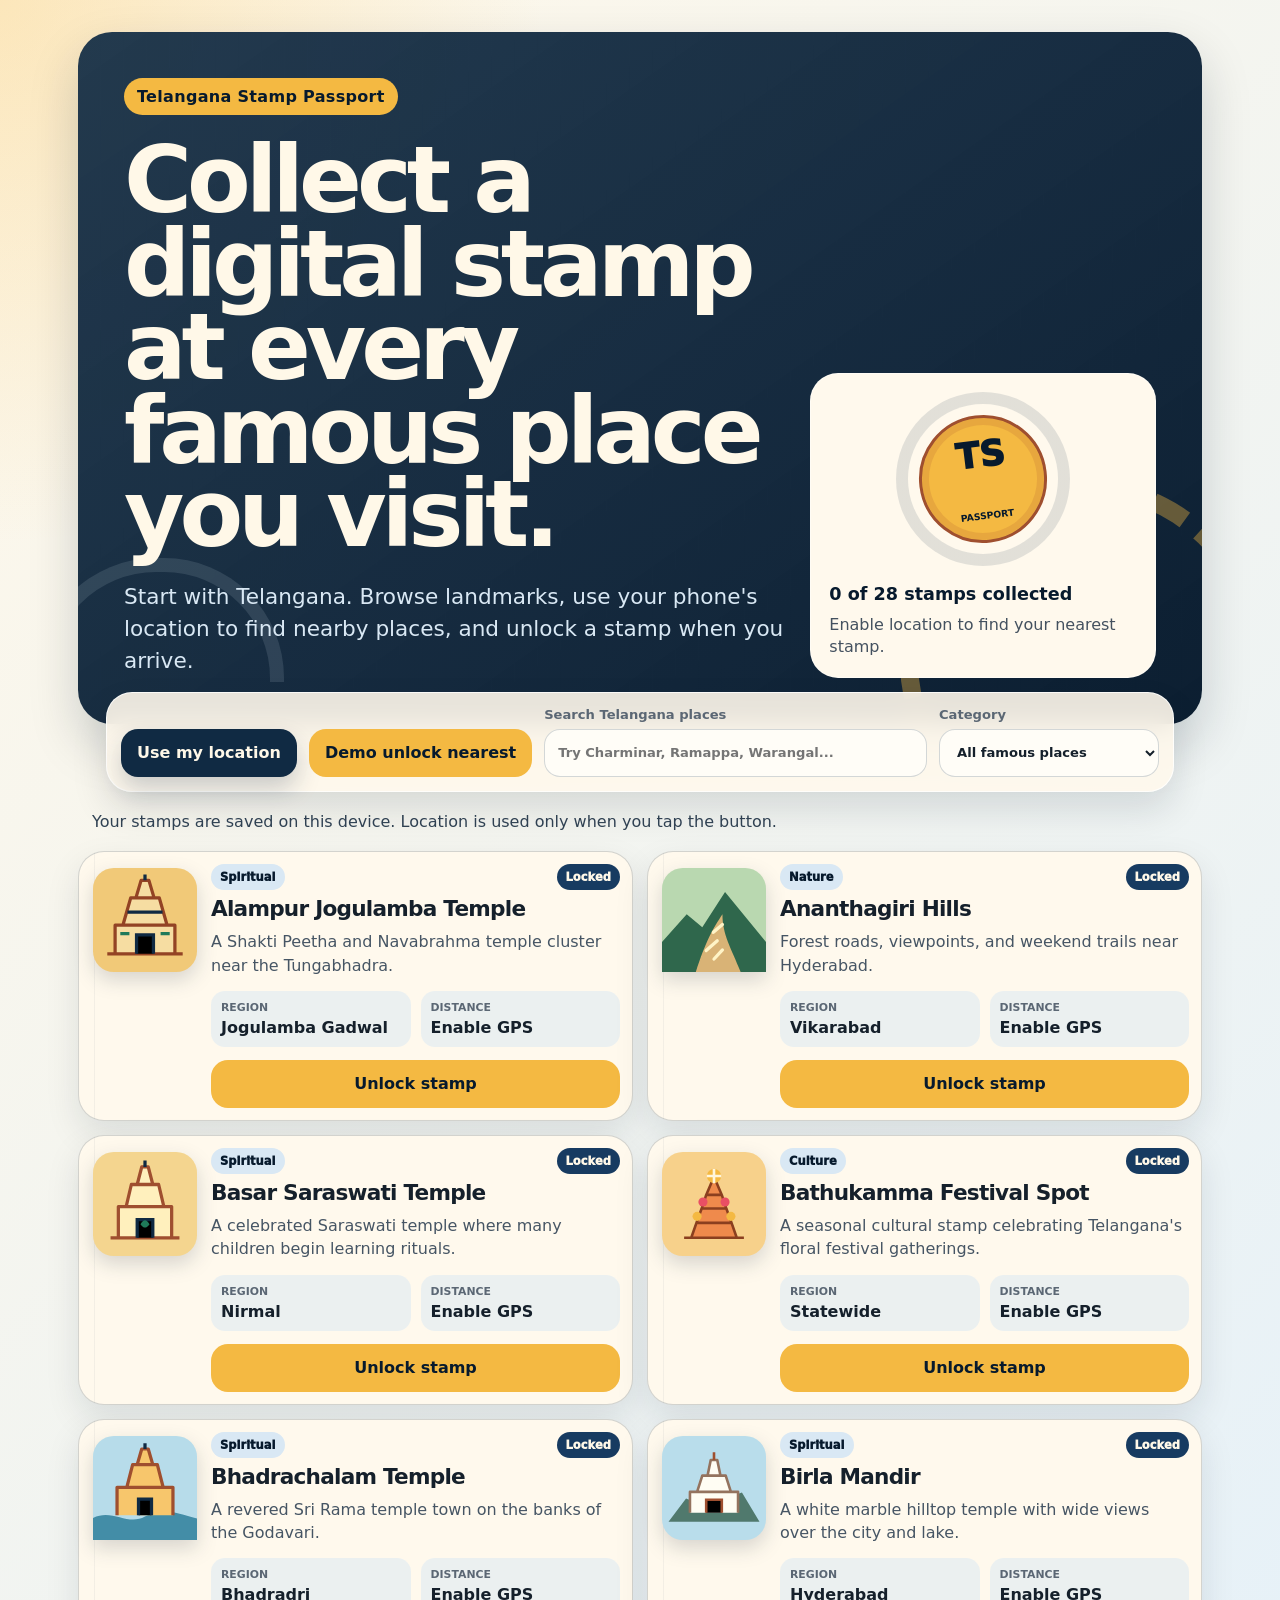
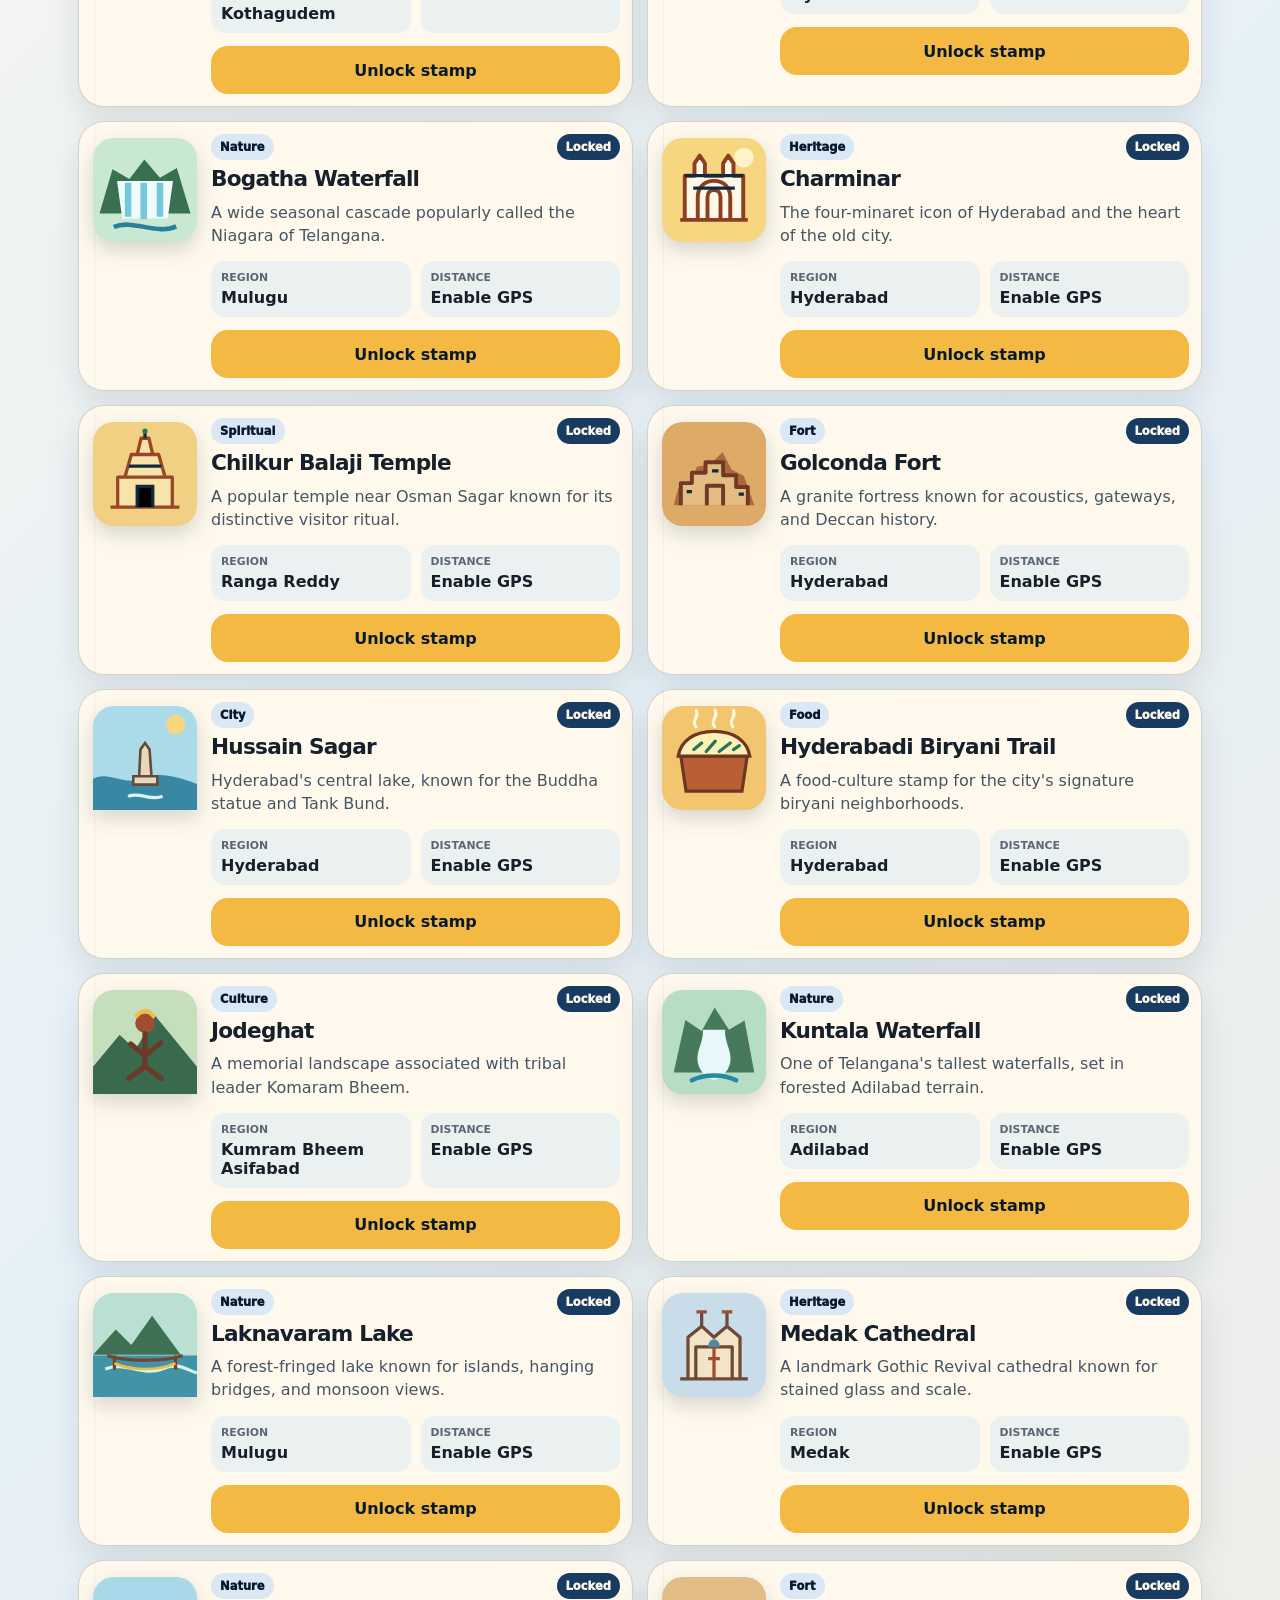
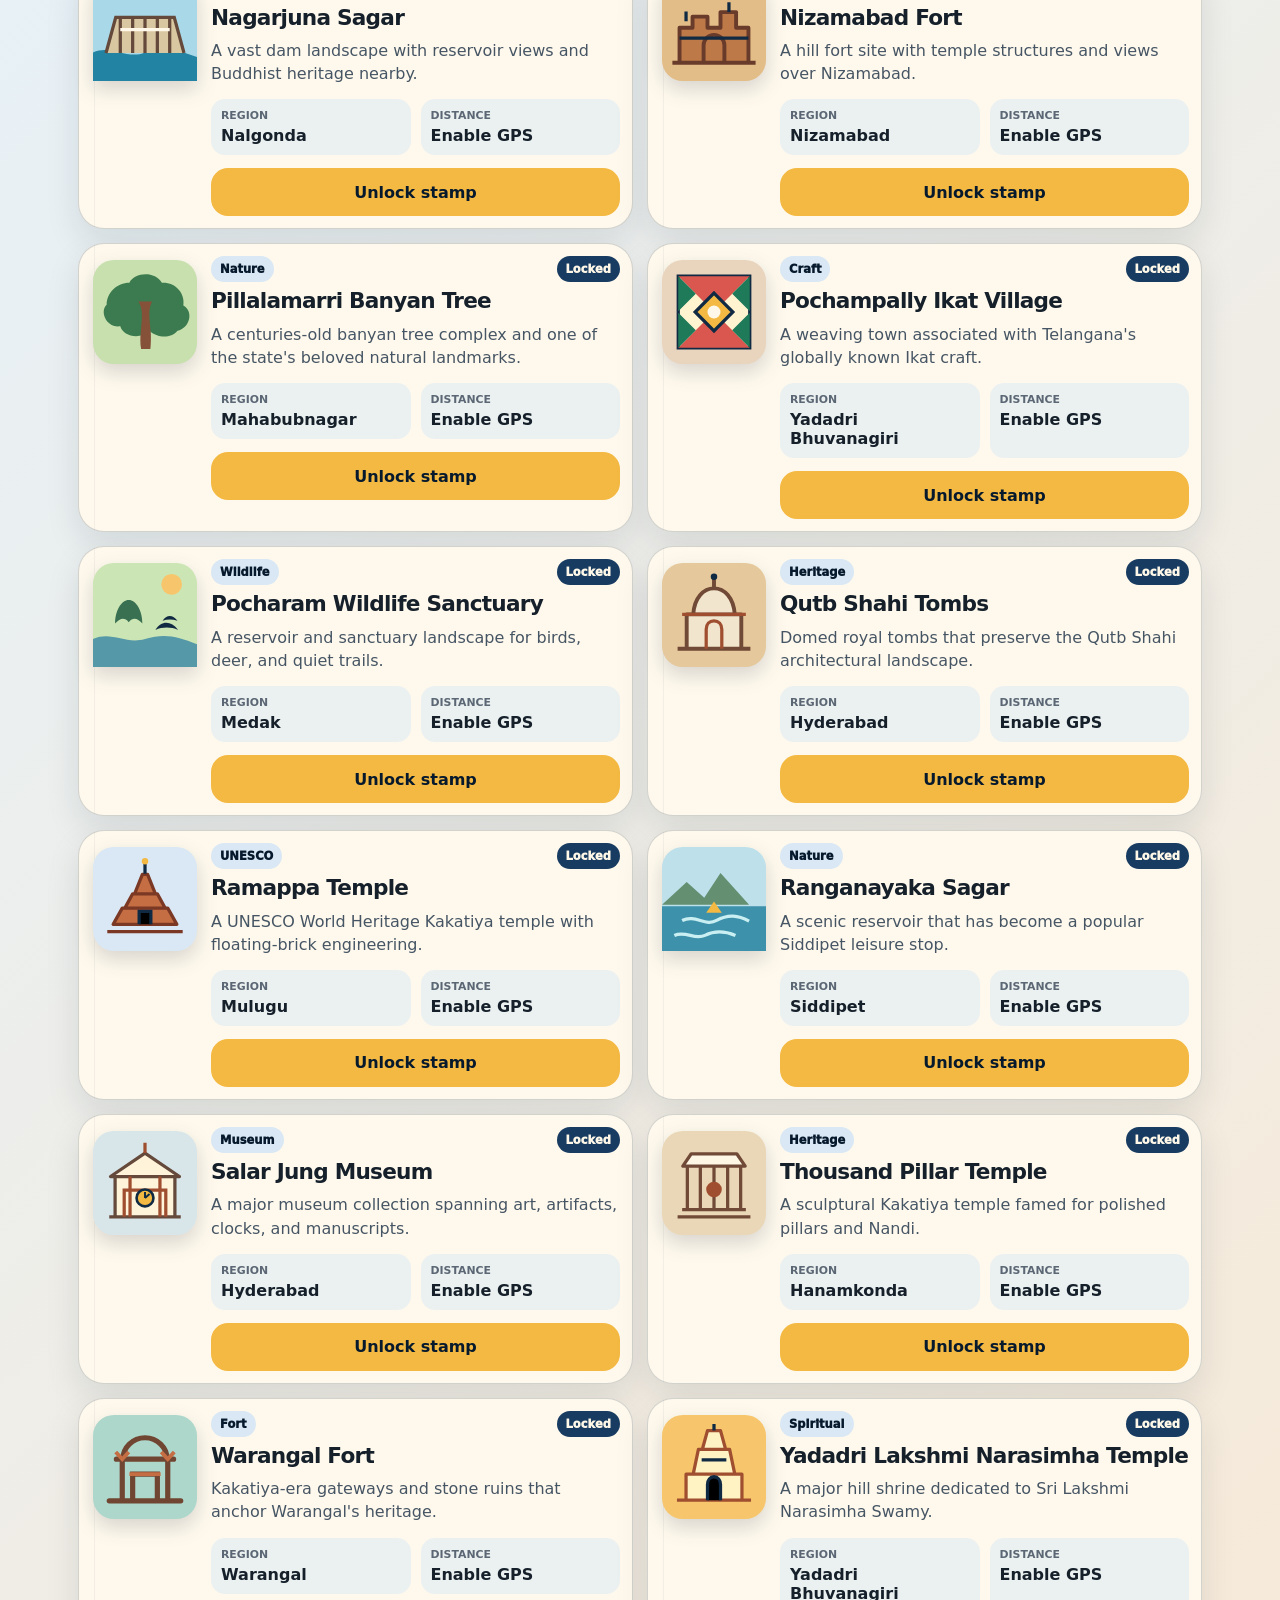
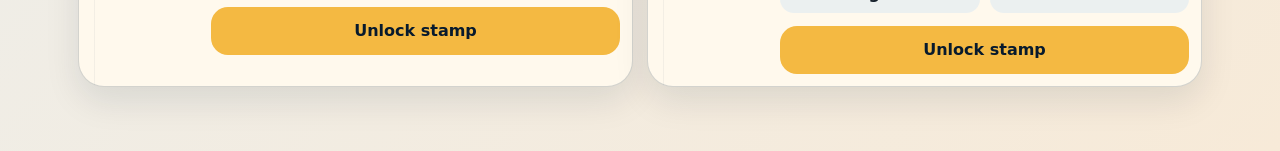
==== passport/index.html @ a0c8e985 "Add private Telangana Stamp Passport preview Add the Passport navigation tab after Life and host the" ====
<!doctype html>
<html lang="en">
  <head>
    <meta charset="UTF-8" />
    <meta name="viewport" content="width=device-width, initial-scale=1.0" />
    <meta name="theme-color" content="#102a43" />
    <meta
      name="description"
      content="Collect digital location stamps across famous places in Telangana."
    />
    <link rel="manifest" href="manifest.webmanifest" />
    <link rel="stylesheet" href="styles.css" />
    <title>Telangana Stamp Passport</title>
  </head>
  <body>
    <!--
      THESIS: A state travel passport where the collectible stamp is the interface, not a generic map directory.
      OWN-WORLD: lake-blue field, turmeric/copper seals, ticket panels, monument-line silhouettes, and tactile passport language.
      STORY: visitors understand Telangana's famous places, allow location only when useful, and collect proof-of-visit stamps.
      FIRST VIEWPORT: progress ring and oversized Charminar-inspired stamp sit above nearby actions and the live passport grid.
      FORM: mobile-first operate surface, committed to a physical passport and tourism counter ritual for the first MVP.
    -->
    <main class="app-shell">
      <section class="hero" aria-labelledby="app-title">
        <div class="hero__copy">
          <p class="app-mark">Telangana Stamp Passport</p>
          <h1 id="app-title">Collect a digital stamp at every famous place you visit.</h1>
          <p class="hero__text">
            Start with Telangana. Browse landmarks, use your phone's location to find nearby
            places, and unlock a stamp when you arrive.
          </p>
        </div>

        <div class="passport-card" aria-label="Collection progress">
          <div class="stamp-orbit">
            <div class="stamp-orbit__ring" id="progressRing"></div>
            <div class="stamp-seal stamp-seal--hero" aria-hidden="true">
              <span>TS</span>
              <small>Passport</small>
            </div>
          </div>
          <strong id="progressText">0 of 0 stamps collected</strong>
          <span id="nearestText">Enable location to find your nearest stamp.</span>
        </div>
      </section>

      <section class="control-panel" aria-label="Stamp controls">
        <button class="button button--primary" id="locateButton" type="button">
          Use my location
        </button>
        <button class="button button--secondary" id="demoButton" type="button">
          Demo unlock nearest
        </button>
        <label class="search-field">
          <span>Search Telangana places</span>
          <input id="searchInput" type="search" placeholder="Try Charminar, Ramappa, Warangal..." />
        </label>
        <label class="filter-field">
          <span>Category</span>
          <select id="categoryFilter">
            <option value="all">All famous places</option>
          </select>
        </label>
      </section>

      <p class="status-message" id="statusMessage" role="status">
        Your stamps are saved on this device. Location is used only when you tap the button.
      </p>

      <section class="passport-grid" id="locationGrid" aria-label="Telangana location stamps"></section>
    </main>

    <template id="locationCardTemplate">
      <article class="location-card">
        <div class="location-card__stamp">
          <svg class="landmark-illustration" role="img">
            <title></title>
            <use></use>
          </svg>
        </div>
        <div class="location-card__body">
          <div class="location-card__topline">
            <strong></strong>
            <span></span>
          </div>
          <h2></h2>
          <p></p>
          <dl>
            <div>
              <dt>Region</dt>
              <dd data-field="region"></dd>
            </div>
            <div>
              <dt>Distance</dt>
              <dd data-field="distance"></dd>
            </div>
          </dl>
          <button class="button button--stamp" type="button"></button>
        </div>
      </article>
    </template>

    <script src="app.js" type="module"></script>
  </body>
</html>
---- passport/styles.css ----
:root {
  color-scheme: light;
  --blue-950: #071a2d;
  --blue-900: #102a43;
  --blue-800: #173b61;
  --blue-100: #d9e8f4;
  --paper: #f6efe3;
  --paper-strong: #fff9ed;
  --turmeric: #f4b942;
  --copper: #9f4f2f;
  --leaf: #1f7a5a;
  --ink: #15202b;
  --muted: #5b6774;
  --line: rgba(16, 42, 67, 0.18);
  --shadow: 0 22px 50px rgba(7, 26, 45, 0.18);
  font-family: "Trebuchet MS", "Segoe UI", system-ui, sans-serif;
}

* {
  box-sizing: border-box;
}

body {
  margin: 0;
  min-height: 100vh;
  color: var(--ink);
  background:
    radial-gradient(circle at top left, rgba(244, 185, 66, 0.28), transparent 34rem),
    linear-gradient(135deg, #fff8e9 0%, #e6f1f8 48%, #f7ead8 100%);
}

button,
input,
select {
  font: inherit;
}

button {
  cursor: pointer;
}

button:disabled {
  cursor: not-allowed;
}

.app-shell {
  width: min(1180px, 100%);
  margin: 0 auto;
  padding: 22px 16px 48px;
}

.hero {
  display: grid;
  gap: 18px;
  min-height: 520px;
  padding: 28px;
  color: #fff8e8;
  border-radius: 34px;
  background:
    linear-gradient(145deg, rgba(16, 42, 67, 0.92), rgba(7, 26, 45, 0.98)),
    repeating-linear-gradient(90deg, transparent 0 22px, rgba(255, 255, 255, 0.08) 22px 23px);
  box-shadow: var(--shadow);
  position: relative;
  overflow: hidden;
}

.hero::before {
  content: "";
  position: absolute;
  inset: auto -64px -120px auto;
  width: 330px;
  height: 330px;
  border: 18px dashed rgba(244, 185, 66, 0.38);
  border-radius: 50%;
  transform: rotate(-12deg);
}

.hero::after {
  content: "";
  position: absolute;
  left: -42px;
  bottom: 42px;
  width: 220px;
  height: 110px;
  border: 14px solid rgba(217, 232, 244, 0.12);
  border-top-left-radius: 120px;
  border-top-right-radius: 120px;
  border-bottom: 0;
}

.hero__copy,
.passport-card {
  position: relative;
  z-index: 1;
}

.app-mark {
  display: inline-flex;
  width: fit-content;
  margin: 0 0 24px;
  padding: 9px 13px;
  color: var(--blue-950);
  background: var(--turmeric);
  border-radius: 999px;
  font-weight: 900;
  letter-spacing: 0.02em;
}

h1 {
  max-width: 780px;
  margin: 0;
  font-size: clamp(2.65rem, 11vw, 5.8rem);
  line-height: 0.9;
  letter-spacing: -0.055em;
}

.hero__text {
  max-width: 680px;
  margin: 24px 0 0;
  color: #d9e8f4;
  font-size: clamp(1.05rem, 3vw, 1.35rem);
  line-height: 1.5;
}

.passport-card {
  align-self: end;
  display: grid;
  gap: 10px;
  width: min(100%, 360px);
  margin-left: auto;
  padding: 18px;
  color: var(--blue-950);
  background: var(--paper-strong);
  border: 1px solid rgba(255, 255, 255, 0.42);
  border-radius: 28px;
}

.passport-card strong {
  font-size: 1.1rem;
}

.passport-card span {
  color: #44515f;
  line-height: 1.4;
}

.stamp-orbit {
  display: grid;
  place-items: center;
  width: 174px;
  height: 174px;
  margin: 0 auto 8px;
  position: relative;
}

.stamp-orbit__ring {
  --progress: 0%;
  position: absolute;
  inset: 0;
  border-radius: 50%;
  background: conic-gradient(var(--leaf) var(--progress), rgba(16, 42, 67, 0.12) 0);
}

.stamp-orbit__ring::after {
  content: "";
  position: absolute;
  inset: 12px;
  background: var(--paper-strong);
  border-radius: 50%;
}

.stamp-seal {
  display: grid;
  place-items: center;
  width: 82px;
  height: 82px;
  color: var(--blue-950);
  background: var(--turmeric);
  border: 3px solid var(--copper);
  border-radius: 50%;
  box-shadow: inset 0 0 0 7px rgba(159, 79, 47, 0.16);
  text-align: center;
  transform: rotate(-7deg);
}

.stamp-seal span {
  color: inherit;
  font-size: 1.45rem;
  font-weight: 950;
  line-height: 1;
}

.stamp-seal small {
  max-width: 68px;
  color: inherit;
  font-size: 0.58rem;
  font-weight: 800;
  line-height: 1;
  text-transform: uppercase;
}

.stamp-seal--hero {
  position: relative;
  z-index: 1;
  width: 128px;
  height: 128px;
}

.stamp-seal--hero span {
  font-size: 2.2rem;
}

.control-panel {
  display: grid;
  gap: 12px;
  margin: -32px 12px 0;
  padding: 14px;
  background: rgba(255, 249, 237, 0.9);
  border: 1px solid rgba(255, 255, 255, 0.8);
  border-radius: 26px;
  box-shadow: 0 18px 36px rgba(7, 26, 45, 0.12);
  position: relative;
  z-index: 2;
  backdrop-filter: blur(12px);
}

.button {
  min-height: 48px;
  padding: 13px 16px;
  border: 0;
  border-radius: 17px;
  font-weight: 900;
  transition: transform 180ms ease, box-shadow 180ms ease, background 180ms ease;
}

.button:focus-visible,
input:focus-visible,
select:focus-visible {
  outline: 3px solid rgba(31, 122, 90, 0.45);
  outline-offset: 3px;
}

.button:hover:not(:disabled) {
  transform: translateY(-1px);
}

.button--primary {
  color: #fff8e8;
  background: var(--blue-900);
  box-shadow: 0 12px 24px rgba(16, 42, 67, 0.22);
}

.button--secondary,
.button--stamp {
  color: var(--blue-950);
  background: var(--turmeric);
}

.button--stamp {
  width: 100%;
}

.button--stamp:disabled {
  color: #6c6252;
  background: #ead9ba;
}

.search-field,
.filter-field {
  display: grid;
  gap: 7px;
  color: var(--muted);
  font-size: 0.82rem;
  font-weight: 900;
}

input,
select {
  width: 100%;
  min-height: 48px;
  color: var(--ink);
  background: #fffdf7;
  border: 1px solid var(--line);
  border-radius: 16px;
  padding: 0 13px;
}

.status-message {
  margin: 18px 14px;
  color: #314354;
  line-height: 1.45;
}

.passport-grid {
  display: grid;
  gap: 14px;
  margin-top: 16px;
}

.location-card {
  display: grid;
  grid-template-columns: 108px 1fr;
  gap: 12px;
  padding: 12px;
  background:
    linear-gradient(90deg, transparent 0 15px, rgba(16, 42, 67, 0.05) 15px 16px, transparent 16px),
    var(--paper-strong);
  border: 1px solid var(--line);
  border-radius: 26px;
  box-shadow: 0 14px 34px rgba(7, 26, 45, 0.1);
}

.location-card__stamp {
  display: grid;
  place-items: start center;
  padding-top: 4px;
}

.landmark-illustration {
  width: 104px;
  height: 104px;
  overflow: visible;
  border-radius: 22px;
  filter: drop-shadow(0 8px 10px rgba(7, 26, 45, 0.16));
  transition: filter 180ms ease, transform 180ms ease;
}

.location-card:hover .landmark-illustration {
  transform: translateY(-2px) rotate(-1deg);
}

.location-card__body {
  min-width: 0;
}

.location-card__topline {
  display: flex;
  align-items: center;
  justify-content: space-between;
  gap: 10px;
  margin-bottom: 8px;
}

.location-card__topline strong,
.location-card__topline span {
  display: inline-flex;
  width: fit-content;
  padding: 6px 9px;
  border-radius: 999px;
  font-size: 0.72rem;
  font-weight: 950;
}

.location-card__topline strong {
  color: var(--blue-950);
  background: var(--blue-100);
}

.location-card__topline span {
  color: #fff8e8;
  background: var(--blue-800);
}

.location-card h2 {
  margin: 0;
  font-size: 1.35rem;
  line-height: 1.04;
  letter-spacing: -0.035em;
}

.location-card p {
  margin: 10px 0 14px;
  color: #465564;
  line-height: 1.45;
}

dl {
  display: grid;
  grid-template-columns: 1fr 1fr;
  gap: 10px;
  margin: 0 0 13px;
}

dl div {
  min-width: 0;
  padding: 10px;
  background: rgba(217, 232, 244, 0.52);
  border-radius: 14px;
}

dt {
  color: var(--muted);
  font-size: 0.68rem;
  font-weight: 900;
  text-transform: uppercase;
}

dd {
  margin: 4px 0 0;
  font-weight: 900;
}

.location-card.is-collected {
  border-color: rgba(31, 122, 90, 0.45);
}

.location-card.is-collected .landmark-illustration {
  filter:
    drop-shadow(0 0 0.35rem rgba(31, 122, 90, 0.45))
    drop-shadow(0 8px 10px rgba(7, 26, 45, 0.16));
}

.location-card.is-nearby {
  box-shadow: 0 18px 38px rgba(31, 122, 90, 0.2);
}

.empty-state {
  padding: 26px;
  background: var(--paper-strong);
  border: 1px dashed var(--line);
  border-radius: 24px;
  text-align: center;
}

@media (min-width: 760px) {
  .app-shell {
    padding: 32px 28px 64px;
  }

  @media (max-width: 420px) {
    .location-card {
      grid-template-columns: 82px 1fr;
    }

    .landmark-illustration {
      width: 80px;
      height: 80px;
    }
  }

  .hero {
    grid-template-columns: 1.45fr 0.75fr;
    align-items: end;
    padding: 46px;
  }

  .control-panel {
    grid-template-columns: auto auto 1fr 220px;
    align-items: end;
    margin-inline: 28px;
  }

  .passport-grid {
    grid-template-columns: repeat(2, minmax(0, 1fr));
  }
}

@media (prefers-reduced-motion: reduce) {
  *,
  *::before,
  *::after {
    scroll-behavior: auto !important;
    transition-duration: 0.01ms !important;
    animation-duration: 0.01ms !important;
    animation-iteration-count: 1 !important;
  }
}
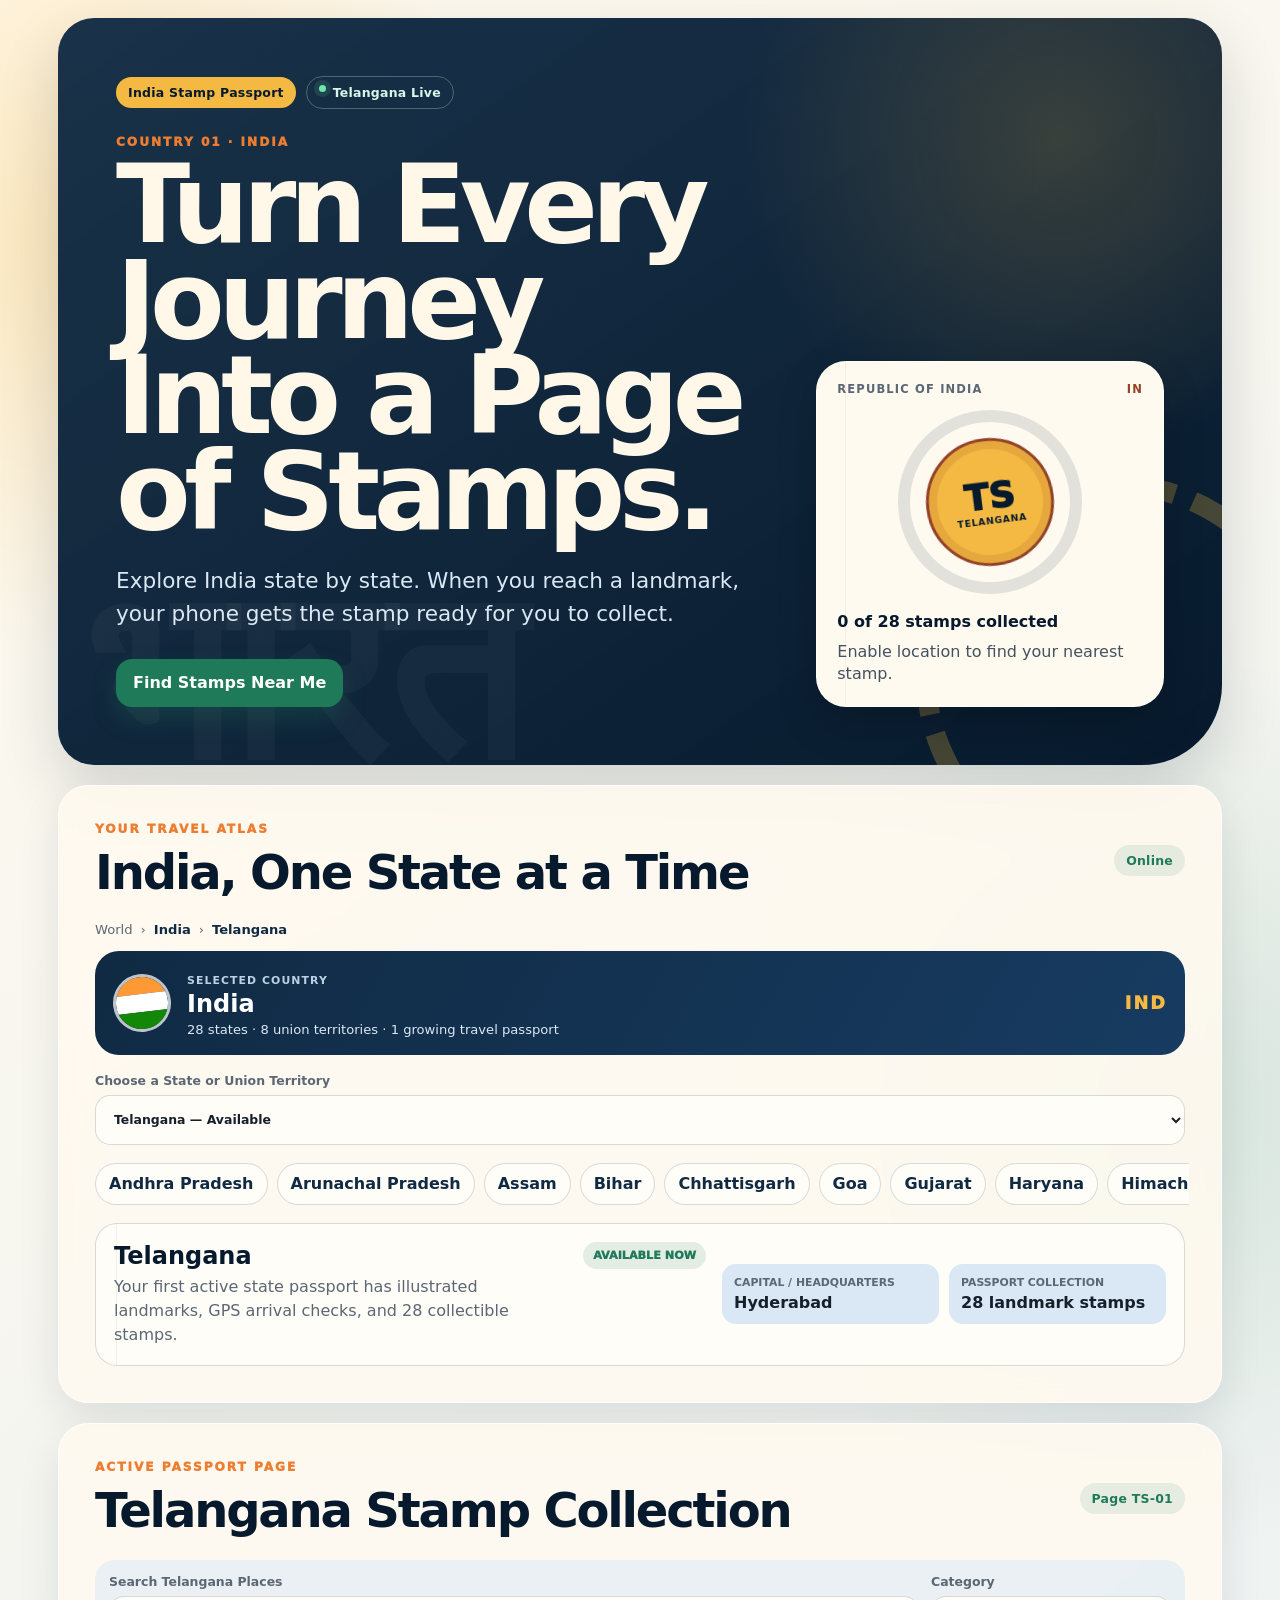
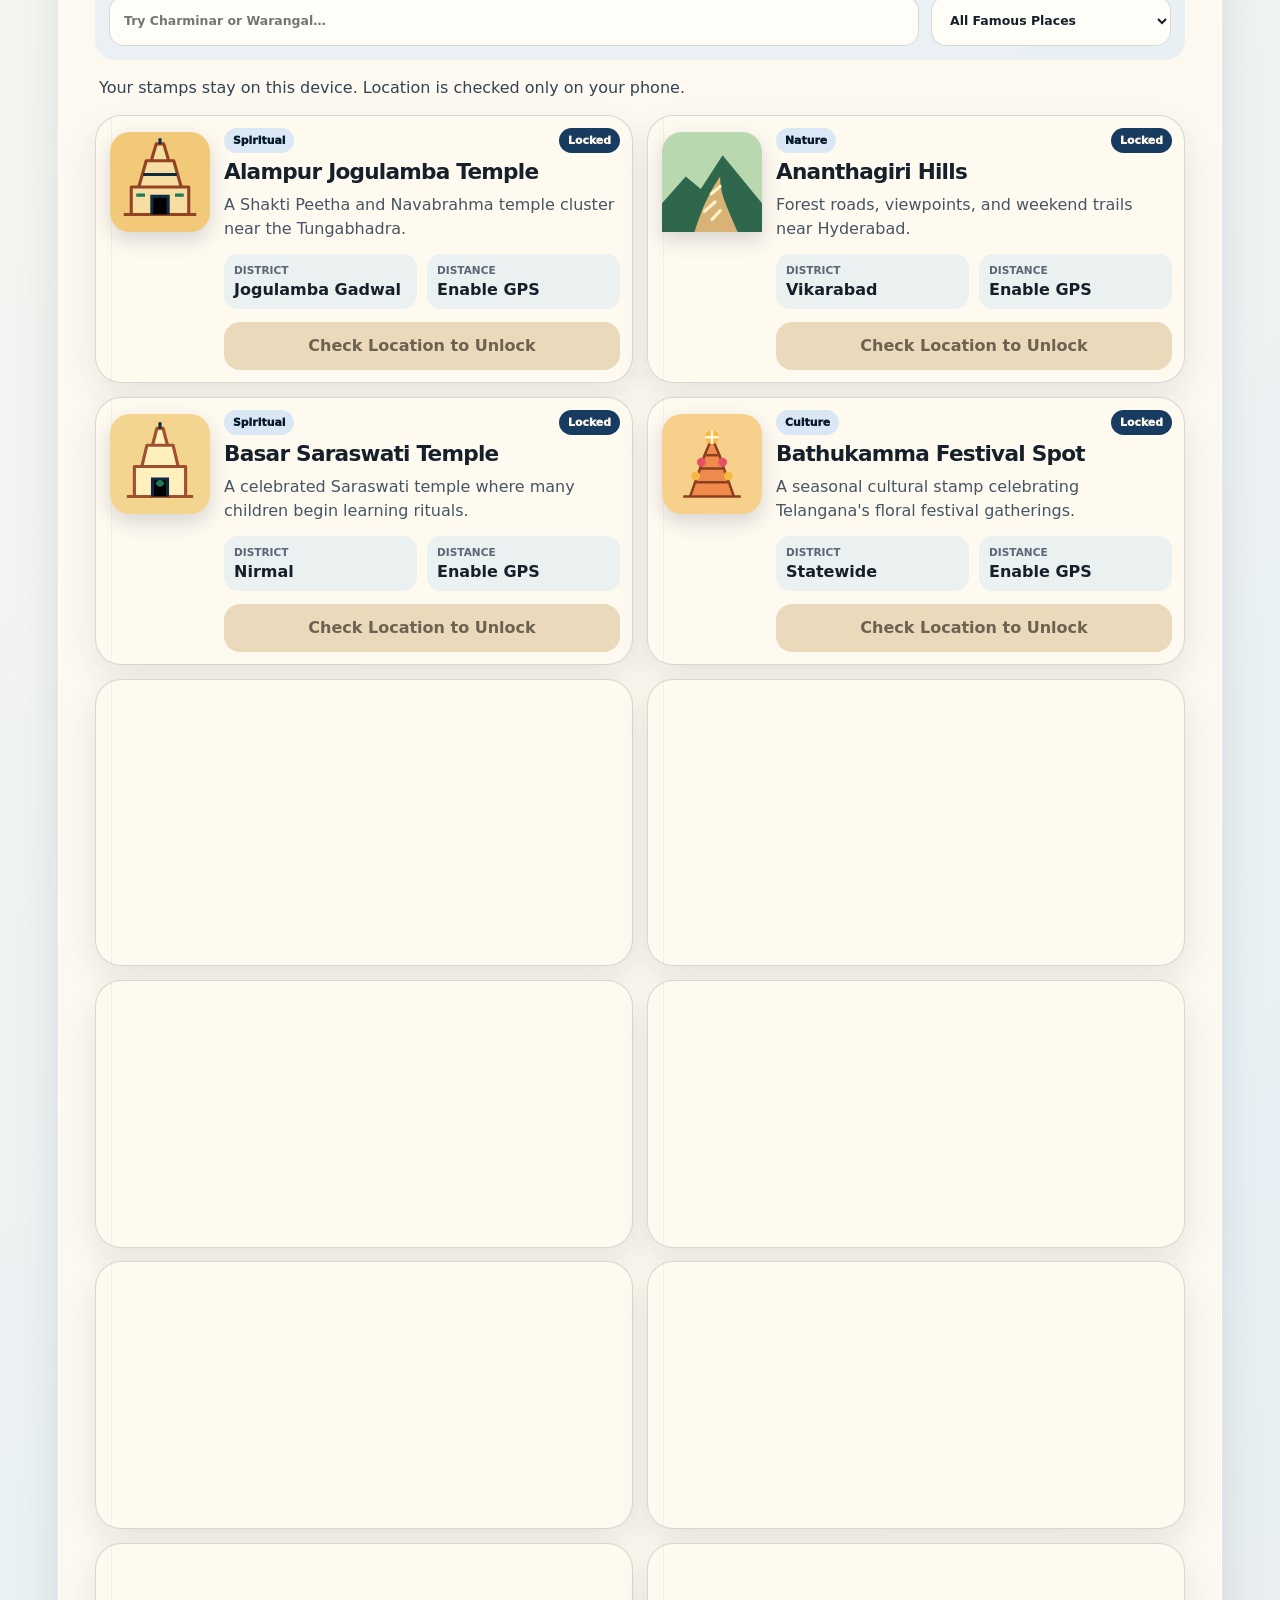
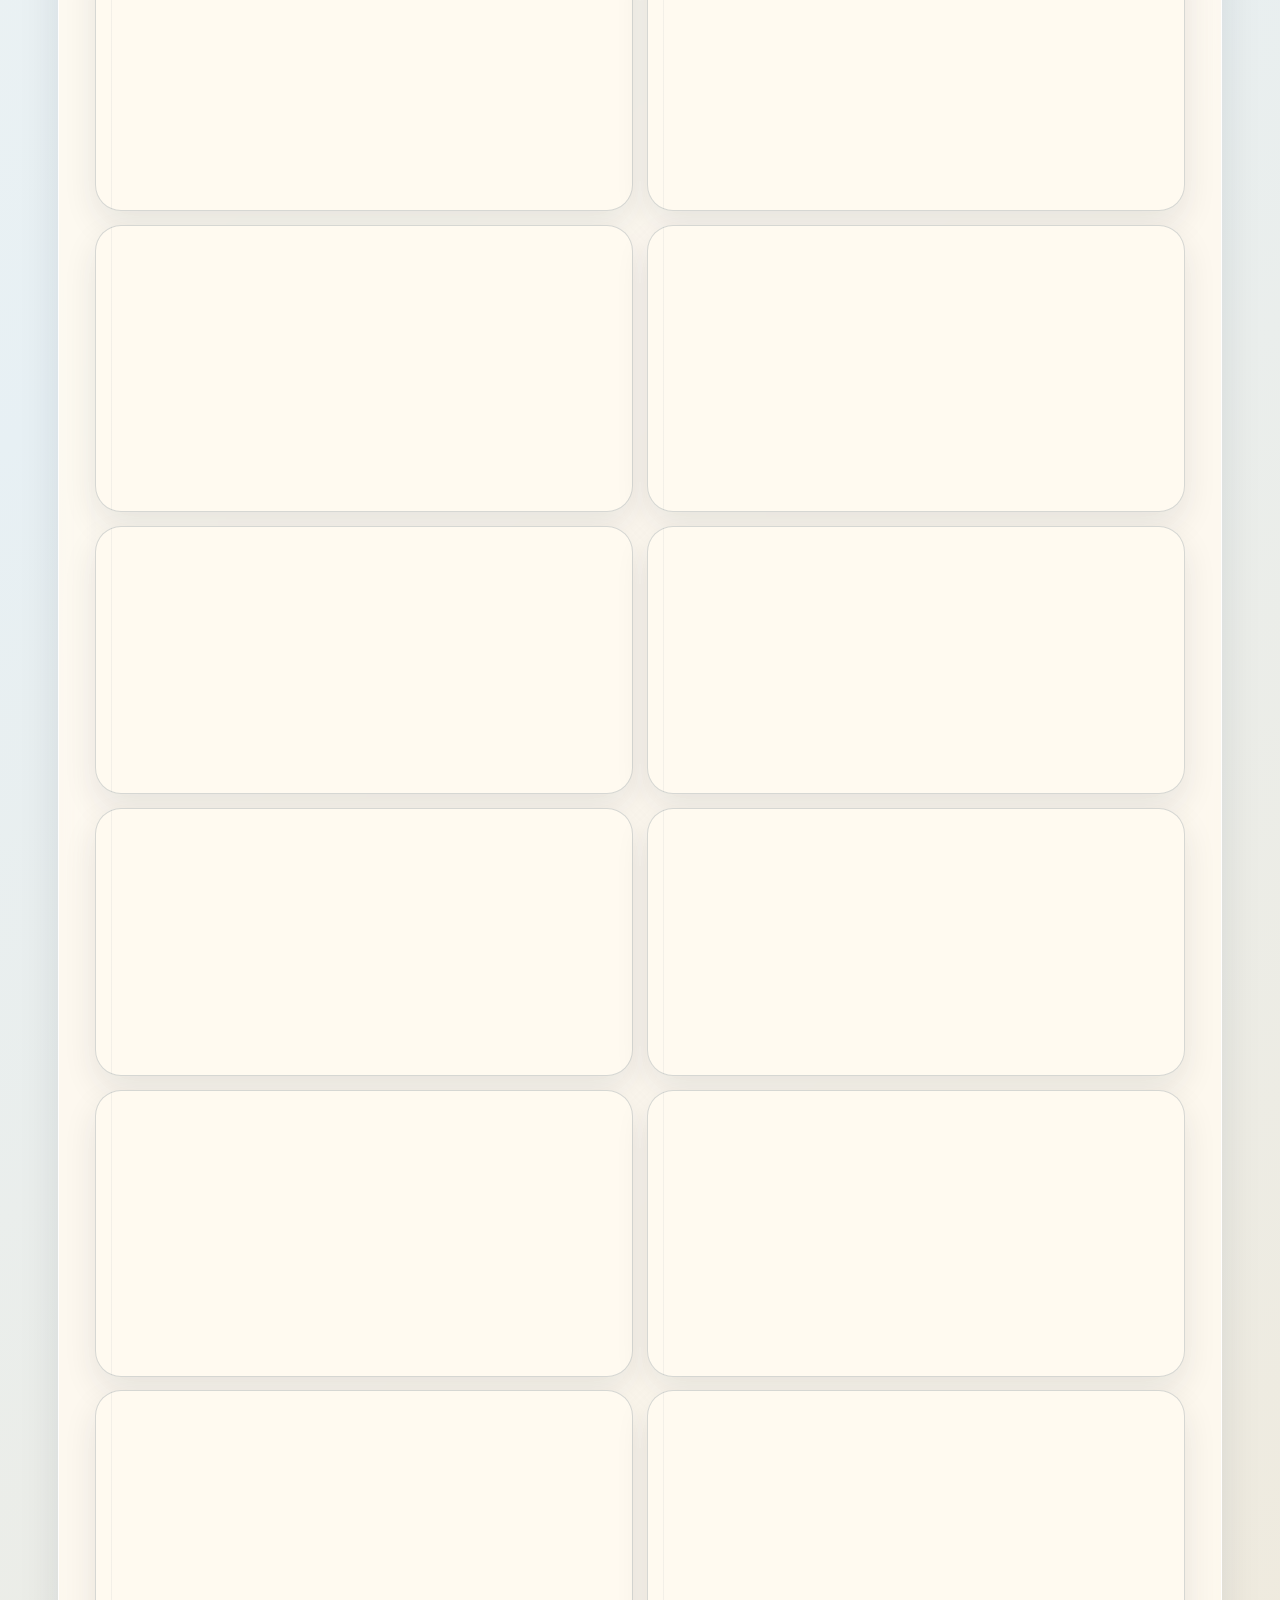
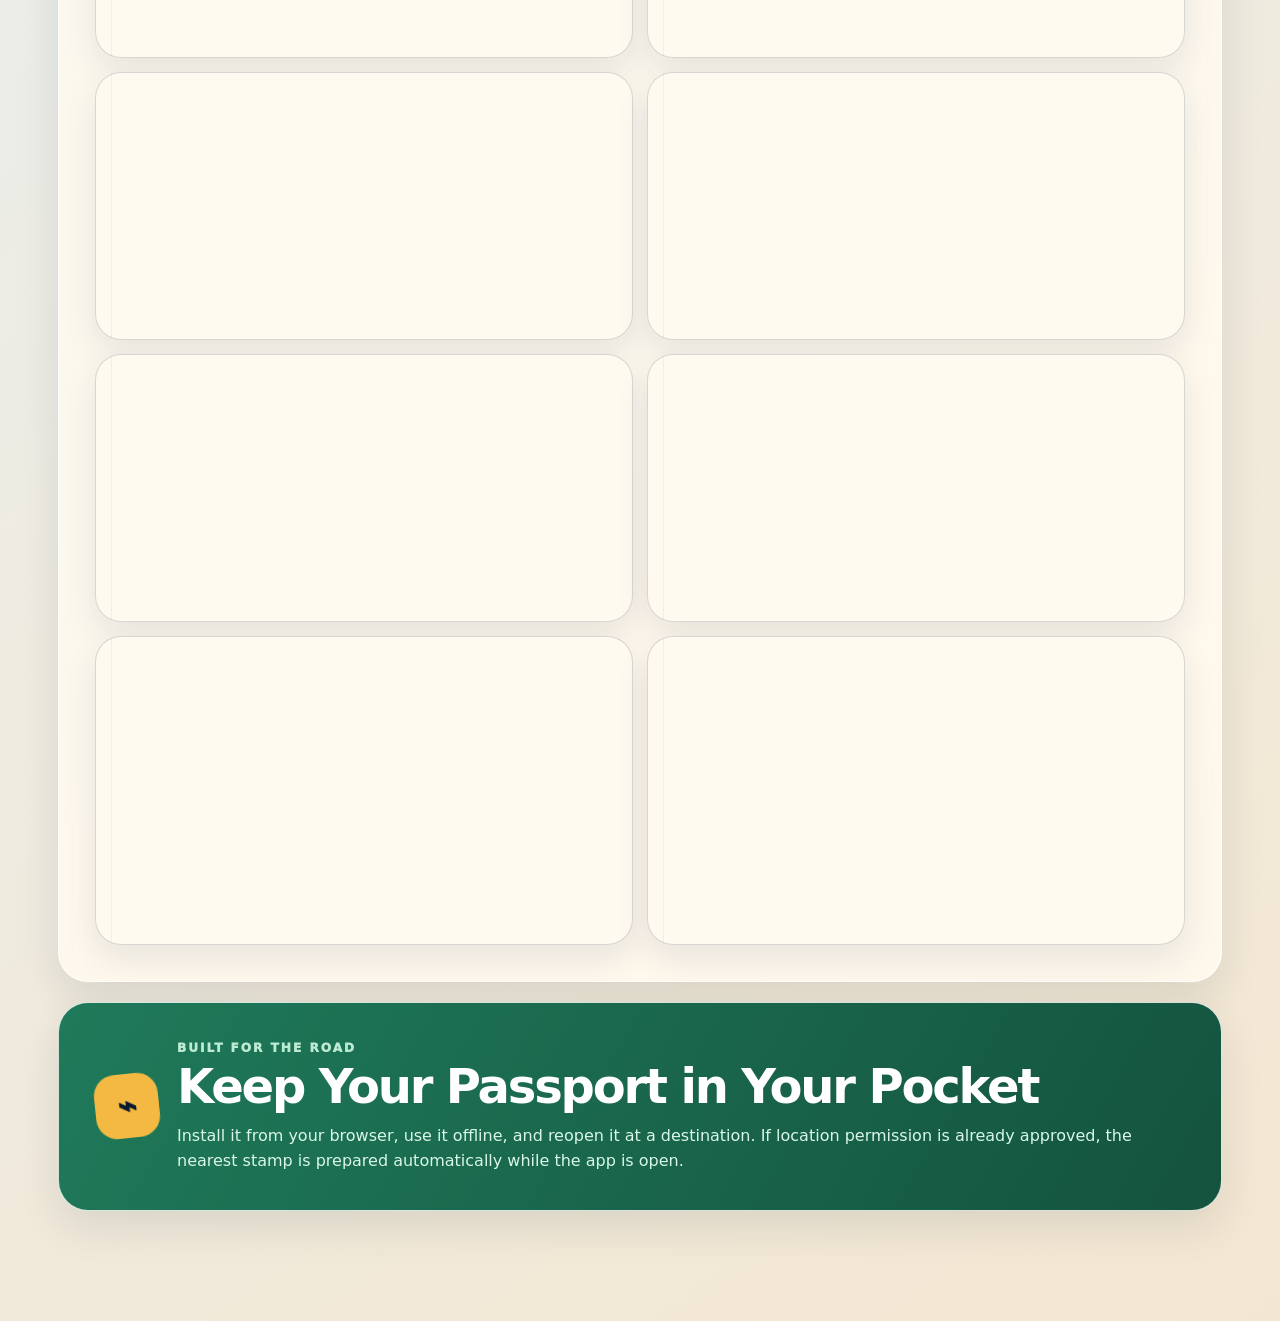
==== commit 2286e8c5: "Expand Passport into an India travel PWA Add all states and union territories with Telangana live, l" ====
--- a/passport/index.html
+++ b/passport/index.html
@@ -6,69 +6,168 @@
     <meta name="theme-color" content="#102a43" />
     <meta
       name="description"
-      content="Collect digital location stamps across famous places in Telangana."
+      content="Explore India state by state and collect verified digital stamps when you reach landmark destinations."
     />
+    <meta name="apple-mobile-web-app-capable" content="yes" />
+    <meta name="apple-mobile-web-app-status-bar-style" content="black-translucent" />
+    <meta name="apple-mobile-web-app-title" content="India Passport" />
     <link rel="manifest" href="manifest.webmanifest" />
+    <link rel="icon" href="icon.svg" type="image/svg+xml" />
+    <link rel="apple-touch-icon" href="icon.svg" />
     <link rel="stylesheet" href="styles.css" />
-    <title>Telangana Stamp Passport</title>
+    <title>India Stamp Passport</title>
   </head>
   <body>
-    <!--
-      THESIS: A state travel passport where the collectible stamp is the interface, not a generic map directory.
-      OWN-WORLD: lake-blue field, turmeric/copper seals, ticket panels, monument-line silhouettes, and tactile passport language.
-      STORY: visitors understand Telangana's famous places, allow location only when useful, and collect proof-of-visit stamps.
-      FIRST VIEWPORT: progress ring and oversized Charminar-inspired stamp sit above nearby actions and the live passport grid.
-      FORM: mobile-first operate surface, committed to a physical passport and tourism counter ritual for the first MVP.
-    -->
-    <main class="app-shell">
+    <a class="skip-link" href="#main-content">Skip to Passport</a>
+
+    <main class="app-shell" id="main-content">
       <section class="hero" aria-labelledby="app-title">
         <div class="hero__copy">
-          <p class="app-mark">Telangana Stamp Passport</p>
-          <h1 id="app-title">Collect a digital stamp at every famous place you visit.</h1>
+          <div class="hero__eyebrow">
+            <span class="app-mark">India Stamp Passport</span>
+            <span class="live-pill"><span aria-hidden="true"></span> Telangana Live</span>
+          </div>
+          <p class="hero__kicker">Country 01 · India</p>
+          <h1 id="app-title">Turn Every Journey Into a Page of Stamps.</h1>
           <p class="hero__text">
-            Start with Telangana. Browse landmarks, use your phone's location to find nearby
-            places, and unlock a stamp when you arrive.
+            Explore India state by state. When you reach a landmark, your phone gets the stamp
+            ready for you to collect.
           </p>
-        </div>
-
-        <div class="passport-card" aria-label="Collection progress">
+          <div class="hero__actions">
+            <button class="button button--primary" id="locateButton" type="button">
+              Find Stamps Near Me
+            </button>
+            <button class="button button--ghost" id="installButton" type="button" hidden>
+              Install Mobile App
+            </button>
+          </div>
+        </div>
+
+        <div class="passport-card" aria-label="Telangana collection progress">
+          <div class="passport-card__country">
+            <span>Republic of India</span>
+            <strong>IN</strong>
+          </div>
           <div class="stamp-orbit">
             <div class="stamp-orbit__ring" id="progressRing"></div>
             <div class="stamp-seal stamp-seal--hero" aria-hidden="true">
               <span>TS</span>
-              <small>Passport</small>
+              <small>Telangana</small>
             </div>
           </div>
           <strong id="progressText">0 of 0 stamps collected</strong>
-          <span id="nearestText">Enable location to find your nearest stamp.</span>
-        </div>
-      </section>
-
-      <section class="control-panel" aria-label="Stamp controls">
-        <button class="button button--primary" id="locateButton" type="button">
-          Use my location
+          <span id="nearestText">Allow location to prepare your nearest stamp.</span>
+        </div>
+      </section>
+
+      <section class="atlas-panel" aria-labelledby="atlas-title">
+        <div class="section-heading">
+          <div>
+            <p class="section-kicker">Your Travel Atlas</p>
+            <h2 id="atlas-title">India, One State at a Time</h2>
+          </div>
+          <span class="network-status" id="networkStatus" role="status">Online</span>
+        </div>
+
+        <nav class="passport-path" aria-label="Passport location">
+          <span>World</span>
+          <span aria-hidden="true">›</span>
+          <strong>India</strong>
+          <span aria-hidden="true">›</span>
+          <strong id="stateBreadcrumb">Telangana</strong>
+        </nav>
+
+        <div class="country-card">
+          <div class="country-card__flag" role="img" aria-label="Flag colors of India">
+            <span></span><span></span><span></span>
+          </div>
+          <div>
+            <span class="country-card__label">Selected Country</span>
+            <h3>India</h3>
+            <p>28 states · 8 union territories · 1 growing travel passport</p>
+          </div>
+          <span class="country-card__code" translate="no">IND</span>
+        </div>
+
+        <label class="state-picker" for="stateSelect">
+          <span>Choose a State or Union Territory</span>
+          <select id="stateSelect" name="state" autocomplete="off"></select>
+        </label>
+
+        <div class="region-rail" id="regionRail" aria-label="India regions"></div>
+        <article class="state-overview" id="stateOverview" aria-live="polite"></article>
+      </section>
+
+      <section class="stamp-section" id="stampSection" aria-labelledby="stamp-section-title">
+        <div class="section-heading">
+          <div>
+            <p class="section-kicker">Active Passport Page</p>
+            <h2 id="stamp-section-title">Telangana Stamp Collection</h2>
+          </div>
+          <span class="page-number">Page TS-01</span>
+        </div>
+
+        <div class="control-panel" aria-label="Telangana stamp filters">
+          <label class="search-field" for="searchInput">
+            <span>Search Telangana Places</span>
+            <input
+              id="searchInput"
+              name="place-search"
+              type="search"
+              autocomplete="off"
+              placeholder="Try Charminar or Warangal…"
+            />
+          </label>
+          <label class="filter-field" for="categoryFilter">
+            <span>Category</span>
+            <select id="categoryFilter" name="category" autocomplete="off">
+              <option value="all">All Famous Places</option>
+            </select>
+          </label>
+        </div>
+
+        <p class="status-message" id="statusMessage" role="status" aria-live="polite">
+          Your stamps stay on this device. Location is checked only on your phone.
+        </p>
+
+        <section
+          class="passport-grid"
+          id="locationGrid"
+          aria-label="Telangana location stamps"
+        ></section>
+      </section>
+
+      <section class="mobile-ready" id="mobileReady" aria-labelledby="mobile-ready-title">
+        <div class="mobile-ready__icon" aria-hidden="true">⌁</div>
+        <div>
+          <p class="section-kicker">Built for the Road</p>
+          <h2 id="mobile-ready-title">Keep Your Passport in Your Pocket</h2>
+          <p>
+            Install it from your browser, use it offline, and reopen it at a destination. If
+            location permission is already approved, the nearest stamp is prepared automatically
+            while the app is open.
+          </p>
+        </div>
+        <button class="button button--primary" id="mobileInstallButton" type="button" hidden>
+          Install Passport
         </button>
-        <button class="button button--secondary" id="demoButton" type="button">
-          Demo unlock nearest
-        </button>
-        <label class="search-field">
-          <span>Search Telangana places</span>
-          <input id="searchInput" type="search" placeholder="Try Charminar, Ramappa, Warangal..." />
-        </label>
-        <label class="filter-field">
-          <span>Category</span>
-          <select id="categoryFilter">
-            <option value="all">All famous places</option>
-          </select>
-        </label>
-      </section>
-
-      <p class="status-message" id="statusMessage" role="status">
-        Your stamps are saved on this device. Location is used only when you tap the button.
-      </p>
-
-      <section class="passport-grid" id="locationGrid" aria-label="Telangana location stamps"></section>
+      </section>
     </main>
+
+    <aside class="arrival-prompt" id="arrivalPrompt" aria-live="polite" hidden>
+      <div class="arrival-prompt__seal" aria-hidden="true">✓</div>
+      <div class="arrival-prompt__copy">
+        <span>You Have Arrived</span>
+        <strong id="arrivalPlace">A stamp is ready</strong>
+        <small id="arrivalDistance"></small>
+      </div>
+      <button class="button button--arrival" id="arrivalCollectButton" type="button">
+        Collect Stamp
+      </button>
+      <button class="arrival-prompt__close" id="arrivalCloseButton" type="button" aria-label="Dismiss arrival prompt">
+        ×
+      </button>
+    </aside>
 
     <template id="locationCardTemplate">
       <article class="location-card">
@@ -83,11 +182,11 @@
             <strong></strong>
             <span></span>
           </div>
-          <h2></h2>
+          <h3></h3>
           <p></p>
           <dl>
             <div>
-              <dt>Region</dt>
+              <dt>District</dt>
               <dd data-field="region"></dd>
             </div>
             <div>
--- a/passport/styles.css
+++ b/passport/styles.css
@@ -4,35 +4,44 @@
   --blue-900: #102a43;
   --blue-800: #173b61;
   --blue-100: #d9e8f4;
-  --paper: #f6efe3;
-  --paper-strong: #fff9ed;
+  --paper: #f3ead9;
+  --paper-strong: #fffaf0;
   --turmeric: #f4b942;
-  --copper: #9f4f2f;
+  --saffron: #ed7d31;
+  --copper: #914227;
   --leaf: #1f7a5a;
   --ink: #15202b;
   --muted: #5b6774;
-  --line: rgba(16, 42, 67, 0.18);
-  --shadow: 0 22px 50px rgba(7, 26, 45, 0.18);
+  --line: rgba(16, 42, 67, 0.17);
+  --shadow: 0 24px 60px rgba(7, 26, 45, 0.16);
   font-family: "Trebuchet MS", "Segoe UI", system-ui, sans-serif;
 }
 
 * {
   box-sizing: border-box;
+}
+
+html {
+  scroll-behavior: smooth;
 }
 
 body {
   margin: 0;
   min-height: 100vh;
+  overflow-x: hidden;
   color: var(--ink);
   background:
-    radial-gradient(circle at top left, rgba(244, 185, 66, 0.28), transparent 34rem),
-    linear-gradient(135deg, #fff8e9 0%, #e6f1f8 48%, #f7ead8 100%);
+    radial-gradient(circle at 8% 4%, rgba(244, 185, 66, 0.3), transparent 26rem),
+    radial-gradient(circle at 92% 18%, rgba(31, 122, 90, 0.13), transparent 28rem),
+    linear-gradient(145deg, #fff9ed 0%, #e7f0f4 52%, #f4e7d1 100%);
+  -webkit-tap-highlight-color: rgba(244, 185, 66, 0.28);
 }
 
 button,
 input,
 select {
   font: inherit;
+  touch-action: manipulation;
 }
 
 button {
@@ -43,22 +52,46 @@
   cursor: not-allowed;
 }
 
+h1,
+h2,
+h3 {
+  text-wrap: balance;
+}
+
+.skip-link {
+  position: fixed;
+  top: 12px;
+  left: 12px;
+  z-index: 20;
+  padding: 10px 14px;
+  color: #fff;
+  background: var(--blue-950);
+  border-radius: 10px;
+  transform: translateY(-160%);
+}
+
+.skip-link:focus-visible {
+  transform: translateY(0);
+}
+
 .app-shell {
-  width: min(1180px, 100%);
+  width: min(1220px, 100%);
   margin: 0 auto;
-  padding: 22px 16px 48px;
+  padding: max(18px, env(safe-area-inset-top)) 14px
+    calc(110px + env(safe-area-inset-bottom));
 }
 
 .hero {
   display: grid;
-  gap: 18px;
-  min-height: 520px;
-  padding: 28px;
+  gap: 28px;
+  min-height: 620px;
+  padding: clamp(26px, 6vw, 58px);
   color: #fff8e8;
-  border-radius: 34px;
   background:
-    linear-gradient(145deg, rgba(16, 42, 67, 0.92), rgba(7, 26, 45, 0.98)),
-    repeating-linear-gradient(90deg, transparent 0 22px, rgba(255, 255, 255, 0.08) 22px 23px);
+    radial-gradient(circle at 86% 16%, rgba(244, 185, 66, 0.18), transparent 20rem),
+    linear-gradient(145deg, rgba(16, 42, 67, 0.96), rgba(7, 26, 45, 1)),
+    repeating-linear-gradient(90deg, transparent 0 24px, rgba(255, 255, 255, 0.08) 24px 25px);
+  border-radius: 36px 36px 80px 36px;
   box-shadow: var(--shadow);
   position: relative;
   overflow: hidden;
@@ -67,25 +100,24 @@
 .hero::before {
   content: "";
   position: absolute;
-  inset: auto -64px -120px auto;
-  width: 330px;
-  height: 330px;
-  border: 18px dashed rgba(244, 185, 66, 0.38);
+  right: -94px;
+  bottom: -110px;
+  width: 360px;
+  height: 360px;
+  border: 20px dashed rgba(244, 185, 66, 0.26);
   border-radius: 50%;
   transform: rotate(-12deg);
 }
 
 .hero::after {
-  content: "";
+  content: "भारत";
   position: absolute;
-  left: -42px;
-  bottom: 42px;
-  width: 220px;
-  height: 110px;
-  border: 14px solid rgba(217, 232, 244, 0.12);
-  border-top-left-radius: 120px;
-  border-top-right-radius: 120px;
-  border-bottom: 0;
+  left: 32px;
+  bottom: -32px;
+  color: rgba(255, 255, 255, 0.035);
+  font-size: clamp(6rem, 20vw, 15rem);
+  font-weight: 900;
+  line-height: 1;
 }
 
 .hero__copy,
@@ -94,52 +126,152 @@
   z-index: 1;
 }
 
-.app-mark {
+.hero__eyebrow,
+.hero__actions,
+.section-heading,
+.passport-path,
+.location-card__topline {
+  display: flex;
+  align-items: center;
+}
+
+.hero__eyebrow {
+  flex-wrap: wrap;
+  gap: 10px;
+}
+
+.app-mark,
+.live-pill,
+.page-number,
+.network-status {
   display: inline-flex;
   width: fit-content;
-  margin: 0 0 24px;
-  padding: 9px 13px;
-  color: var(--blue-950);
-  background: var(--turmeric);
+  padding: 8px 12px;
   border-radius: 999px;
+  font-size: 0.78rem;
   font-weight: 900;
   letter-spacing: 0.02em;
 }
 
+.app-mark {
+  color: var(--blue-950);
+  background: var(--turmeric);
+}
+
+.live-pill {
+  gap: 7px;
+  color: #d9f7e8;
+  border: 1px solid rgba(217, 247, 232, 0.28);
+}
+
+.live-pill span {
+  width: 7px;
+  height: 7px;
+  background: #6ee7a8;
+  border-radius: 50%;
+  box-shadow: 0 0 0 5px rgba(110, 231, 168, 0.12);
+}
+
+.hero__kicker,
+.section-kicker {
+  margin: 26px 0 8px;
+  color: var(--saffron);
+  font-size: 0.76rem;
+  font-weight: 950;
+  letter-spacing: 0.16em;
+  text-transform: uppercase;
+}
+
 h1 {
-  max-width: 780px;
+  max-width: 760px;
   margin: 0;
-  font-size: clamp(2.65rem, 11vw, 5.8rem);
-  line-height: 0.9;
-  letter-spacing: -0.055em;
+  font-size: clamp(3rem, 10vw, 6.8rem);
+  line-height: 0.88;
+  letter-spacing: -0.06em;
 }
 
 .hero__text {
-  max-width: 680px;
+  max-width: 650px;
   margin: 24px 0 0;
   color: #d9e8f4;
   font-size: clamp(1.05rem, 3vw, 1.35rem);
-  line-height: 1.5;
+  line-height: 1.55;
+  text-wrap: pretty;
+}
+
+.hero__actions {
+  flex-wrap: wrap;
+  gap: 10px;
+  margin-top: 28px;
+}
+
+.button {
+  min-height: 48px;
+  padding: 13px 17px;
+  border: 0;
+  border-radius: 16px;
+  font-weight: 900;
+  transition: transform 180ms ease, box-shadow 180ms ease, background-color 180ms ease;
+}
+
+.button:focus-visible,
+input:focus-visible,
+select:focus-visible,
+.region-chip:focus-visible,
+.arrival-prompt__close:focus-visible,
+.skip-link:focus-visible {
+  outline: 3px solid rgba(31, 122, 90, 0.54);
+  outline-offset: 3px;
+}
+
+.button:hover:not(:disabled),
+.region-chip:hover {
+  transform: translateY(-2px);
+}
+
+.button--primary {
+  color: #fff;
+  background: var(--leaf);
+  box-shadow: 0 12px 25px rgba(31, 122, 90, 0.26);
+}
+
+.button--ghost {
+  color: #fff8e8;
+  background: rgba(255, 255, 255, 0.1);
+  border: 1px solid rgba(255, 255, 255, 0.28);
 }
 
 .passport-card {
   align-self: end;
   display: grid;
   gap: 10px;
-  width: min(100%, 360px);
+  width: min(100%, 380px);
   margin-left: auto;
-  padding: 18px;
-  color: var(--blue-950);
-  background: var(--paper-strong);
+  padding: 20px;
+  color: var(--blue-950);
+  background:
+    linear-gradient(90deg, transparent 0 28px, rgba(145, 66, 39, 0.07) 28px 29px, transparent 29px),
+    var(--paper-strong);
   border: 1px solid rgba(255, 255, 255, 0.42);
-  border-radius: 28px;
-}
-
-.passport-card strong {
-  font-size: 1.1rem;
-}
-
-.passport-card span {
+  border-radius: 30px;
+  box-shadow: 0 18px 40px rgba(0, 0, 0, 0.2);
+}
+
+.passport-card__country {
+  display: flex;
+  justify-content: space-between;
+  color: var(--muted);
+  font-size: 0.72rem;
+  font-weight: 900;
+  letter-spacing: 0.1em;
+  text-transform: uppercase;
+}
+
+.passport-card__country strong {
+  color: var(--copper);
+}
+
+.passport-card > span {
   color: #44515f;
   line-height: 1.4;
 }
@@ -147,9 +279,9 @@
 .stamp-orbit {
   display: grid;
   place-items: center;
-  width: 174px;
-  height: 174px;
-  margin: 0 auto 8px;
+  width: 184px;
+  height: 184px;
+  margin: 4px auto 8px;
   position: relative;
 }
 
@@ -157,8 +289,8 @@
   --progress: 0%;
   position: absolute;
   inset: 0;
+  background: conic-gradient(var(--leaf) var(--progress), rgba(16, 42, 67, 0.12) 0);
   border-radius: 50%;
-  background: conic-gradient(var(--leaf) var(--progress), rgba(16, 42, 67, 0.12) 0);
 }
 
 .stamp-orbit__ring::after {
@@ -172,121 +304,296 @@
 .stamp-seal {
   display: grid;
   place-items: center;
-  width: 82px;
-  height: 82px;
+  width: 128px;
+  height: 128px;
   color: var(--blue-950);
   background: var(--turmeric);
   border: 3px solid var(--copper);
   border-radius: 50%;
-  box-shadow: inset 0 0 0 7px rgba(159, 79, 47, 0.16);
+  box-shadow: inset 0 0 0 8px rgba(145, 66, 39, 0.15);
   text-align: center;
   transform: rotate(-7deg);
 }
 
 .stamp-seal span {
-  color: inherit;
-  font-size: 1.45rem;
+  align-self: end;
+  font-size: 2.25rem;
   font-weight: 950;
   line-height: 1;
 }
 
 .stamp-seal small {
-  max-width: 68px;
-  color: inherit;
+  align-self: start;
+  max-width: 90px;
   font-size: 0.58rem;
-  font-weight: 800;
-  line-height: 1;
+  font-weight: 900;
+  letter-spacing: 0.08em;
   text-transform: uppercase;
 }
 
-.stamp-seal--hero {
-  position: relative;
-  z-index: 1;
-  width: 128px;
-  height: 128px;
-}
-
-.stamp-seal--hero span {
-  font-size: 2.2rem;
-}
-
-.control-panel {
-  display: grid;
-  gap: 12px;
-  margin: -32px 12px 0;
-  padding: 14px;
-  background: rgba(255, 249, 237, 0.9);
-  border: 1px solid rgba(255, 255, 255, 0.8);
-  border-radius: 26px;
-  box-shadow: 0 18px 36px rgba(7, 26, 45, 0.12);
-  position: relative;
-  z-index: 2;
-  backdrop-filter: blur(12px);
-}
-
-.button {
-  min-height: 48px;
-  padding: 13px 16px;
-  border: 0;
-  border-radius: 17px;
+.atlas-panel,
+.stamp-section,
+.mobile-ready {
+  margin-top: 20px;
+  padding: clamp(20px, 4vw, 36px);
+  background: rgba(255, 250, 240, 0.88);
+  border: 1px solid rgba(255, 255, 255, 0.82);
+  border-radius: 30px;
+  box-shadow: 0 16px 42px rgba(7, 26, 45, 0.1);
+  backdrop-filter: blur(14px);
+}
+
+.section-heading {
+  justify-content: space-between;
+  gap: 20px;
+}
+
+.section-heading .section-kicker,
+.mobile-ready .section-kicker {
+  margin-top: 0;
+}
+
+.section-heading h2,
+.mobile-ready h2 {
+  margin: 0;
+  color: var(--blue-950);
+  font-size: clamp(1.8rem, 5vw, 3rem);
+  letter-spacing: -0.045em;
+}
+
+.network-status,
+.page-number {
+  flex: 0 0 auto;
+  color: var(--leaf);
+  background: rgba(31, 122, 90, 0.1);
+}
+
+.network-status.is-offline {
+  color: var(--copper);
+  background: rgba(145, 66, 39, 0.1);
+}
+
+.passport-path {
+  flex-wrap: wrap;
+  gap: 8px;
+  margin: 22px 0 14px;
+  color: var(--muted);
+  font-size: 0.82rem;
+}
+
+.passport-path strong {
+  color: var(--blue-900);
+}
+
+.country-card {
+  display: grid;
+  grid-template-columns: auto minmax(0, 1fr) auto;
+  align-items: center;
+  gap: 16px;
+  padding: 18px;
+  color: #fff;
+  background: linear-gradient(120deg, var(--blue-900), var(--blue-800));
+  border-radius: 24px;
+}
+
+.country-card__flag {
+  display: grid;
+  width: 58px;
+  height: 58px;
+  overflow: hidden;
+  border: 3px solid rgba(255, 255, 255, 0.72);
+  border-radius: 50%;
+  transform: rotate(-7deg);
+}
+
+.country-card__flag span:nth-child(1) {
+  background: #ff9933;
+}
+
+.country-card__flag span:nth-child(2) {
+  background: #fff;
+}
+
+.country-card__flag span:nth-child(3) {
+  background: #138808;
+}
+
+.country-card__label {
+  color: #bcd2e4;
+  font-size: 0.68rem;
   font-weight: 900;
-  transition: transform 180ms ease, box-shadow 180ms ease, background 180ms ease;
-}
-
-.button:focus-visible,
-input:focus-visible,
-select:focus-visible {
-  outline: 3px solid rgba(31, 122, 90, 0.45);
-  outline-offset: 3px;
-}
-
-.button:hover:not(:disabled) {
-  transform: translateY(-1px);
-}
-
-.button--primary {
-  color: #fff8e8;
-  background: var(--blue-900);
-  box-shadow: 0 12px 24px rgba(16, 42, 67, 0.22);
-}
-
-.button--secondary,
-.button--stamp {
-  color: var(--blue-950);
-  background: var(--turmeric);
-}
-
-.button--stamp {
-  width: 100%;
-}
-
-.button--stamp:disabled {
-  color: #6c6252;
-  background: #ead9ba;
-}
-
+  letter-spacing: 0.1em;
+  text-transform: uppercase;
+}
+
+.country-card h3 {
+  margin: 2px 0 4px;
+  font-size: 1.5rem;
+}
+
+.country-card p {
+  margin: 0;
+  color: #d9e8f4;
+  font-size: 0.82rem;
+}
+
+.country-card__code {
+  color: var(--turmeric);
+  font-size: 1.1rem;
+  font-weight: 950;
+  letter-spacing: 0.12em;
+}
+
+.state-picker,
 .search-field,
 .filter-field {
   display: grid;
   gap: 7px;
   color: var(--muted);
-  font-size: 0.82rem;
+  font-size: 0.78rem;
   font-weight: 900;
+}
+
+.state-picker {
+  margin-top: 18px;
 }
 
 input,
 select {
   width: 100%;
-  min-height: 48px;
+  min-height: 50px;
+  padding: 0 14px;
   color: var(--ink);
+  background-color: #fffdf7;
+  border: 1px solid var(--line);
+  border-radius: 15px;
+}
+
+.region-rail {
+  display: flex;
+  gap: 9px;
+  margin: 14px -4px 0;
+  padding: 4px 4px 10px;
+  overflow-x: auto;
+  overscroll-behavior-x: contain;
+  scrollbar-width: thin;
+}
+
+.region-chip {
+  flex: 0 0 auto;
+  min-height: 42px;
+  padding: 9px 13px;
+  color: var(--blue-900);
   background: #fffdf7;
   border: 1px solid var(--line);
-  border-radius: 16px;
-  padding: 0 13px;
+  border-radius: 999px;
+  font-weight: 850;
+  transition: transform 180ms ease, background-color 180ms ease, color 180ms ease;
+}
+
+.region-chip[aria-pressed="true"] {
+  color: #fff;
+  background: var(--blue-900);
+}
+
+.region-chip[data-status="live"]::before {
+  content: "";
+  display: inline-block;
+  width: 7px;
+  height: 7px;
+  margin-right: 7px;
+  background: #65d99e;
+  border-radius: 50%;
+}
+
+.state-overview {
+  display: grid;
+  gap: 16px;
+  margin-top: 8px;
+  padding: 18px;
+  background:
+    linear-gradient(90deg, transparent 0 20px, rgba(145, 66, 39, 0.08) 20px 21px, transparent 21px),
+    #fffdf7;
+  border: 1px solid var(--line);
+  border-radius: 22px;
+}
+
+.state-overview__top {
+  display: flex;
+  align-items: start;
+  justify-content: space-between;
+  gap: 14px;
+}
+
+.state-overview h3 {
+  margin: 0 0 5px;
+  color: var(--blue-950);
+  font-size: 1.5rem;
+}
+
+.state-overview p {
+  margin: 0;
+  color: var(--muted);
+  line-height: 1.5;
+}
+
+.state-overview__status {
+  flex: 0 0 auto;
+  padding: 7px 10px;
+  color: var(--copper);
+  background: rgba(145, 66, 39, 0.1);
+  border-radius: 999px;
+  font-size: 0.7rem;
+  font-weight: 950;
+  text-transform: uppercase;
+}
+
+.state-overview__status.is-live {
+  color: var(--leaf);
+  background: rgba(31, 122, 90, 0.12);
+}
+
+.state-overview__facts {
+  display: grid;
+  grid-template-columns: repeat(2, minmax(0, 1fr));
+  gap: 10px;
+}
+
+.state-overview__facts div {
+  padding: 12px;
+  background: var(--blue-100);
+  border-radius: 14px;
+}
+
+.state-overview__facts span {
+  display: block;
+  color: var(--muted);
+  font-size: 0.68rem;
+  font-weight: 900;
+  text-transform: uppercase;
+}
+
+.state-overview__facts strong {
+  display: block;
+  margin-top: 4px;
+  overflow-wrap: anywhere;
+}
+
+.stamp-section[hidden] {
+  display: none;
+}
+
+.control-panel {
+  display: grid;
+  gap: 12px;
+  margin-top: 22px;
+  padding: 14px;
+  background: rgba(217, 232, 244, 0.54);
+  border-radius: 20px;
 }
 
 .status-message {
-  margin: 18px 14px;
+  margin: 16px 4px;
   color: #314354;
   line-height: 1.45;
 }
@@ -294,12 +601,11 @@
 .passport-grid {
   display: grid;
   gap: 14px;
-  margin-top: 16px;
 }
 
 .location-card {
   display: grid;
-  grid-template-columns: 108px 1fr;
+  grid-template-columns: 104px minmax(0, 1fr);
   gap: 12px;
   padding: 12px;
   background:
@@ -307,7 +613,9 @@
     var(--paper-strong);
   border: 1px solid var(--line);
   border-radius: 26px;
-  box-shadow: 0 14px 34px rgba(7, 26, 45, 0.1);
+  box-shadow: 0 14px 34px rgba(7, 26, 45, 0.09);
+  content-visibility: auto;
+  contain-intrinsic-size: auto 330px;
 }
 
 .location-card__stamp {
@@ -317,8 +625,8 @@
 }
 
 .landmark-illustration {
-  width: 104px;
-  height: 104px;
+  width: 100px;
+  height: 100px;
   overflow: visible;
   border-radius: 22px;
   filter: drop-shadow(0 8px 10px rgba(7, 26, 45, 0.16));
@@ -334,8 +642,6 @@
 }
 
 .location-card__topline {
-  display: flex;
-  align-items: center;
   justify-content: space-between;
   gap: 10px;
   margin-bottom: 8px;
@@ -347,7 +653,7 @@
   width: fit-content;
   padding: 6px 9px;
   border-radius: 999px;
-  font-size: 0.72rem;
+  font-size: 0.68rem;
   font-weight: 950;
 }
 
@@ -361,7 +667,7 @@
   background: var(--blue-800);
 }
 
-.location-card h2 {
+.location-card h3 {
   margin: 0;
   font-size: 1.35rem;
   line-height: 1.04;
@@ -372,6 +678,7 @@
   margin: 10px 0 14px;
   color: #465564;
   line-height: 1.45;
+  text-wrap: pretty;
 }
 
 dl {
@@ -390,18 +697,31 @@
 
 dt {
   color: var(--muted);
-  font-size: 0.68rem;
+  font-size: 0.66rem;
   font-weight: 900;
   text-transform: uppercase;
 }
 
 dd {
   margin: 4px 0 0;
+  overflow-wrap: anywhere;
   font-weight: 900;
+  font-variant-numeric: tabular-nums;
+}
+
+.button--stamp {
+  width: 100%;
+  color: var(--blue-950);
+  background: var(--turmeric);
+}
+
+.button--stamp:disabled {
+  color: #6c6252;
+  background: #ead9ba;
 }
 
 .location-card.is-collected {
-  border-color: rgba(31, 122, 90, 0.45);
+  border-color: rgba(31, 122, 90, 0.48);
 }
 
 .location-card.is-collected .landmark-illustration {
@@ -411,47 +731,209 @@
 }
 
 .location-card.is-nearby {
+  border-color: var(--leaf);
   box-shadow: 0 18px 38px rgba(31, 122, 90, 0.2);
 }
 
 .empty-state {
-  padding: 26px;
+  padding: 28px;
   background: var(--paper-strong);
   border: 1px dashed var(--line);
   border-radius: 24px;
   text-align: center;
 }
 
+.mobile-ready {
+  display: grid;
+  align-items: center;
+  gap: 18px;
+  color: #fff;
+  background: linear-gradient(120deg, var(--leaf), #14533e);
+}
+
+.mobile-ready__icon {
+  display: grid;
+  place-items: center;
+  width: 64px;
+  height: 64px;
+  color: var(--blue-950);
+  background: var(--turmeric);
+  border-radius: 21px;
+  font-size: 2rem;
+  font-weight: 950;
+  transform: rotate(-6deg);
+}
+
+.mobile-ready .section-kicker {
+  color: #bcebd3;
+}
+
+.mobile-ready h2 {
+  color: #fff;
+}
+
+.mobile-ready p {
+  margin: 10px 0 0;
+  color: #d9f7e8;
+  line-height: 1.55;
+}
+
+.mobile-ready .button {
+  color: var(--blue-950);
+  background: var(--turmeric);
+}
+
+.arrival-prompt {
+  position: fixed;
+  right: max(14px, env(safe-area-inset-right));
+  bottom: max(14px, env(safe-area-inset-bottom));
+  left: max(14px, env(safe-area-inset-left));
+  z-index: 15;
+  display: grid;
+  grid-template-columns: auto minmax(0, 1fr) auto;
+  align-items: center;
+  gap: 12px;
+  width: min(720px, calc(100% - 28px));
+  margin: 0 auto;
+  padding: 14px 46px 14px 14px;
+  color: #fff;
+  background: rgba(7, 26, 45, 0.96);
+  border: 1px solid rgba(255, 255, 255, 0.2);
+  border-radius: 24px;
+  box-shadow: 0 24px 70px rgba(0, 0, 0, 0.35);
+  backdrop-filter: blur(18px);
+}
+
+.arrival-prompt[hidden] {
+  display: none;
+}
+
+.arrival-prompt__seal {
+  display: grid;
+  place-items: center;
+  width: 48px;
+  height: 48px;
+  color: var(--blue-950);
+  background: var(--turmeric);
+  border-radius: 50%;
+  font-size: 1.35rem;
+  font-weight: 950;
+}
+
+.arrival-prompt__copy {
+  display: grid;
+  min-width: 0;
+}
+
+.arrival-prompt__copy span {
+  color: #86e3b3;
+  font-size: 0.66rem;
+  font-weight: 950;
+  letter-spacing: 0.1em;
+  text-transform: uppercase;
+}
+
+.arrival-prompt__copy strong {
+  overflow: hidden;
+  font-size: 1rem;
+  text-overflow: ellipsis;
+  white-space: nowrap;
+}
+
+.arrival-prompt__copy small {
+  color: #bcd2e4;
+}
+
+.button--arrival {
+  color: var(--blue-950);
+  background: var(--turmeric);
+}
+
+.arrival-prompt__close {
+  position: absolute;
+  top: 7px;
+  right: 9px;
+  width: 32px;
+  height: 32px;
+  color: #d9e8f4;
+  background: transparent;
+  border: 0;
+  border-radius: 50%;
+  font-size: 1.4rem;
+}
+
+@media (max-width: 520px) {
+  .hero {
+    min-height: 680px;
+    border-radius: 28px 28px 54px 28px;
+  }
+
+  .hero__actions,
+  .hero__actions .button {
+    width: 100%;
+  }
+
+  .section-heading {
+    align-items: flex-start;
+  }
+
+  .page-number,
+  .network-status {
+    font-size: 0.62rem;
+  }
+
+  .country-card {
+    grid-template-columns: auto minmax(0, 1fr);
+  }
+
+  .country-card__code {
+    display: none;
+  }
+
+  .location-card {
+    grid-template-columns: 80px minmax(0, 1fr);
+  }
+
+  .landmark-illustration {
+    width: 76px;
+    height: 76px;
+  }
+
+  .arrival-prompt {
+    grid-template-columns: auto minmax(0, 1fr);
+  }
+
+  .button--arrival {
+    grid-column: 1 / -1;
+  }
+}
+
 @media (min-width: 760px) {
   .app-shell {
-    padding: 32px 28px 64px;
-  }
-
-  @media (max-width: 420px) {
-    .location-card {
-      grid-template-columns: 82px 1fr;
-    }
-
-    .landmark-illustration {
-      width: 80px;
-      height: 80px;
-    }
+    padding-inline: 28px;
   }
 
   .hero {
     grid-template-columns: 1.45fr 0.75fr;
     align-items: end;
-    padding: 46px;
+  }
+
+  .state-overview {
+    grid-template-columns: minmax(0, 1fr) minmax(260px, 0.75fr);
+    align-items: center;
   }
 
   .control-panel {
-    grid-template-columns: auto auto 1fr 220px;
+    grid-template-columns: minmax(0, 1fr) 240px;
     align-items: end;
-    margin-inline: 28px;
   }
 
   .passport-grid {
     grid-template-columns: repeat(2, minmax(0, 1fr));
+  }
+
+  .mobile-ready {
+    grid-template-columns: auto minmax(0, 1fr) auto;
   }
 }
 
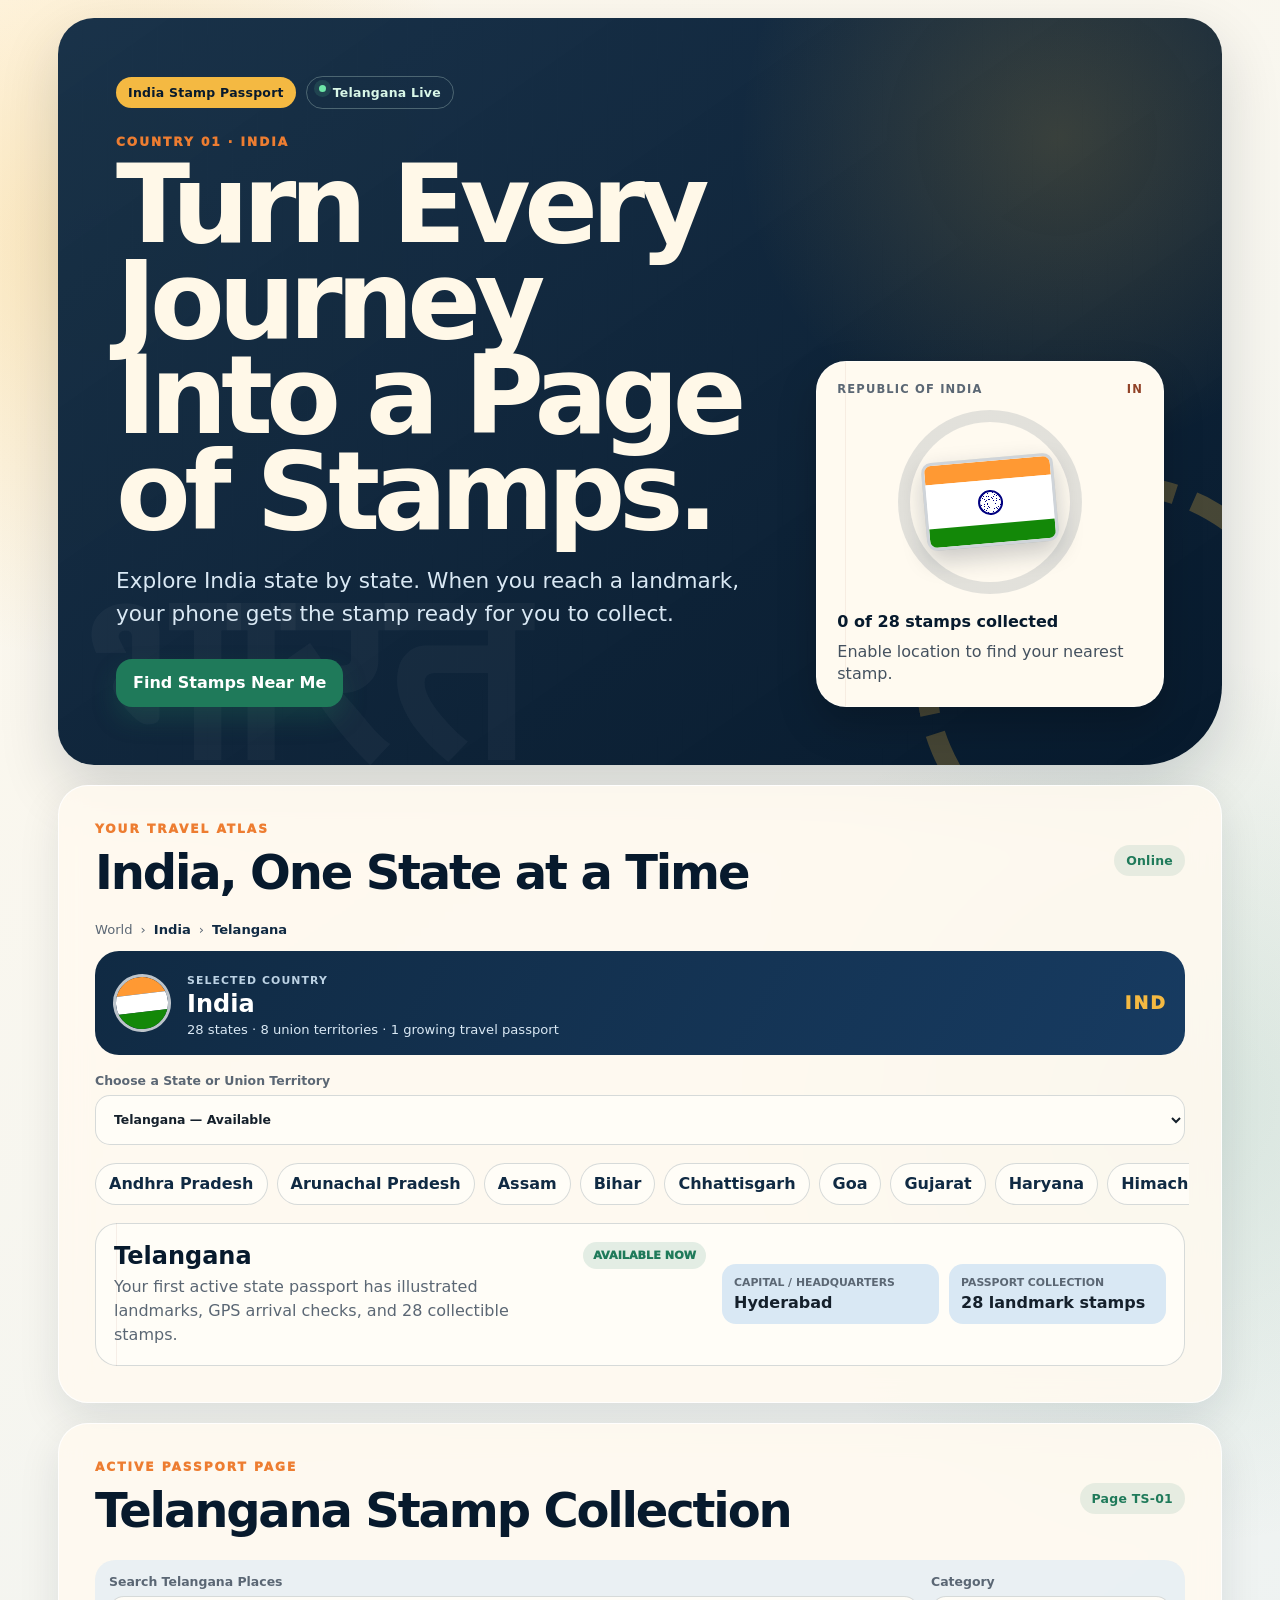
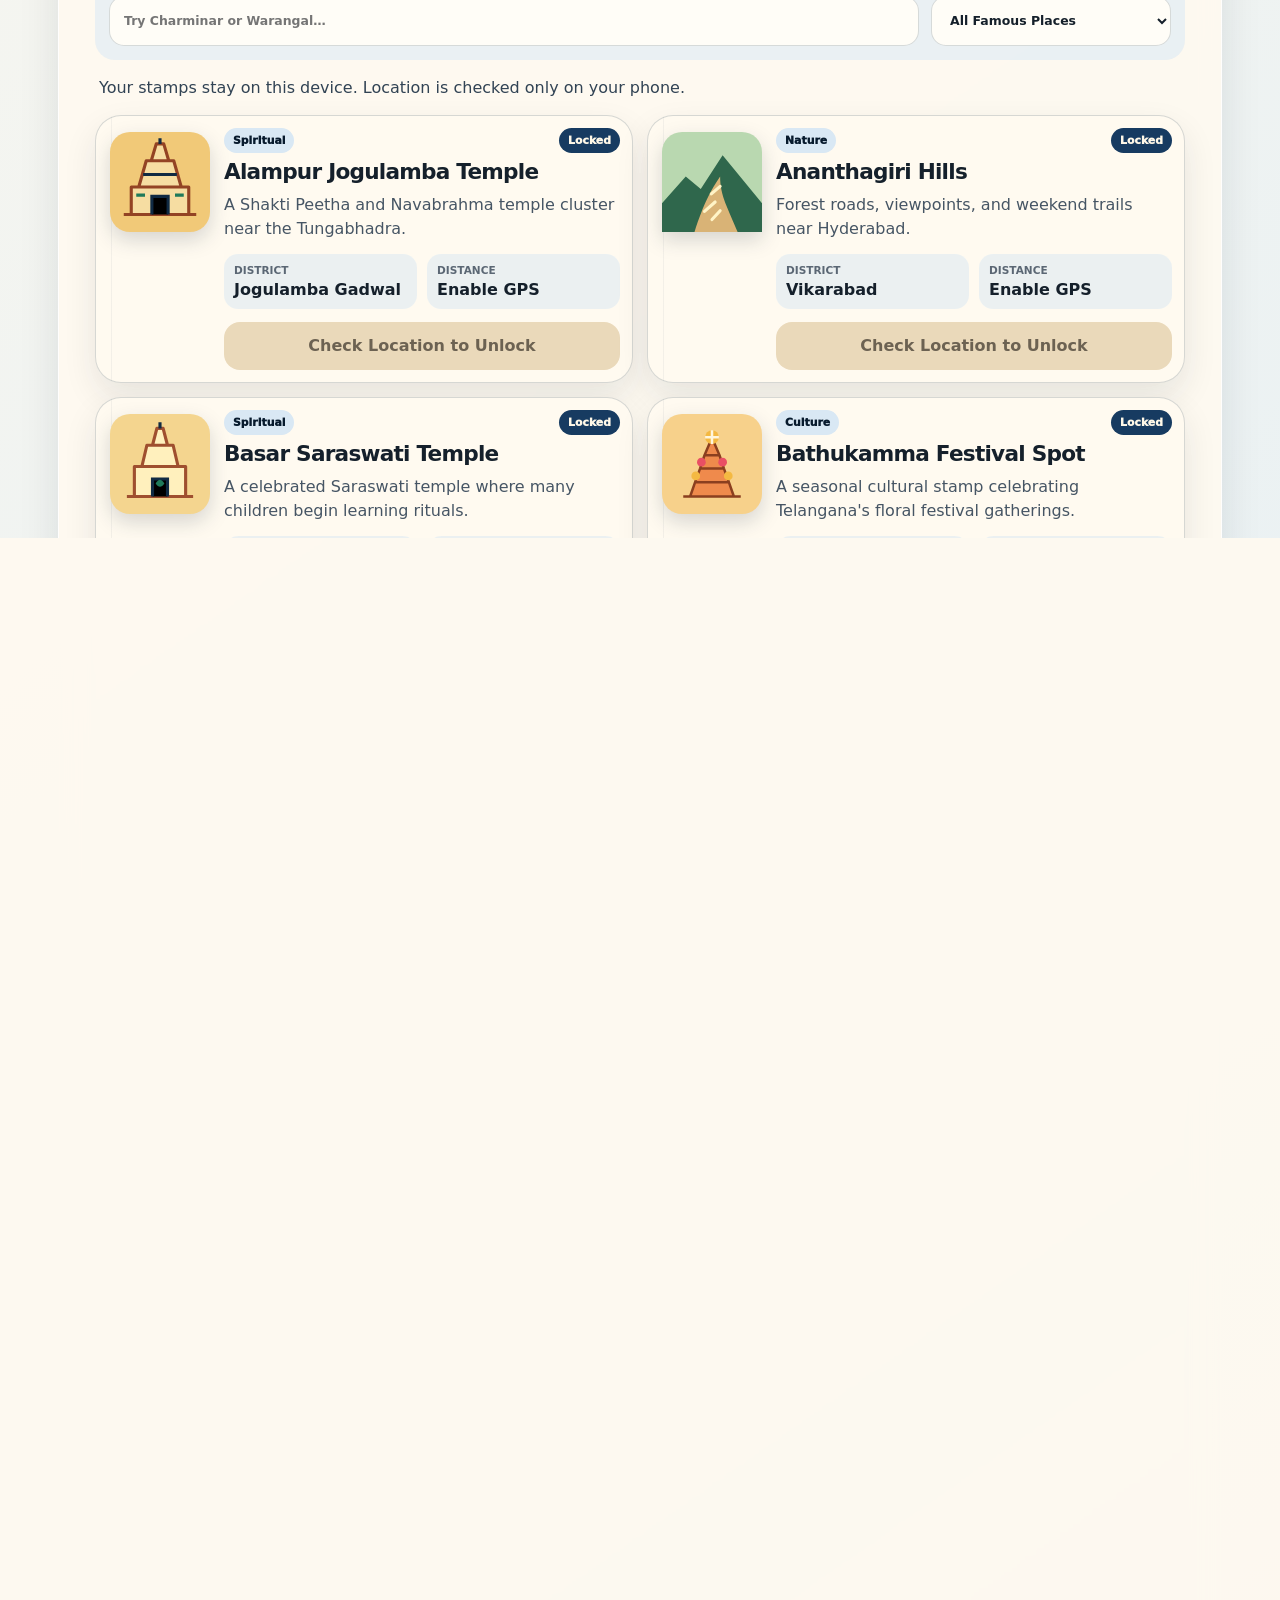
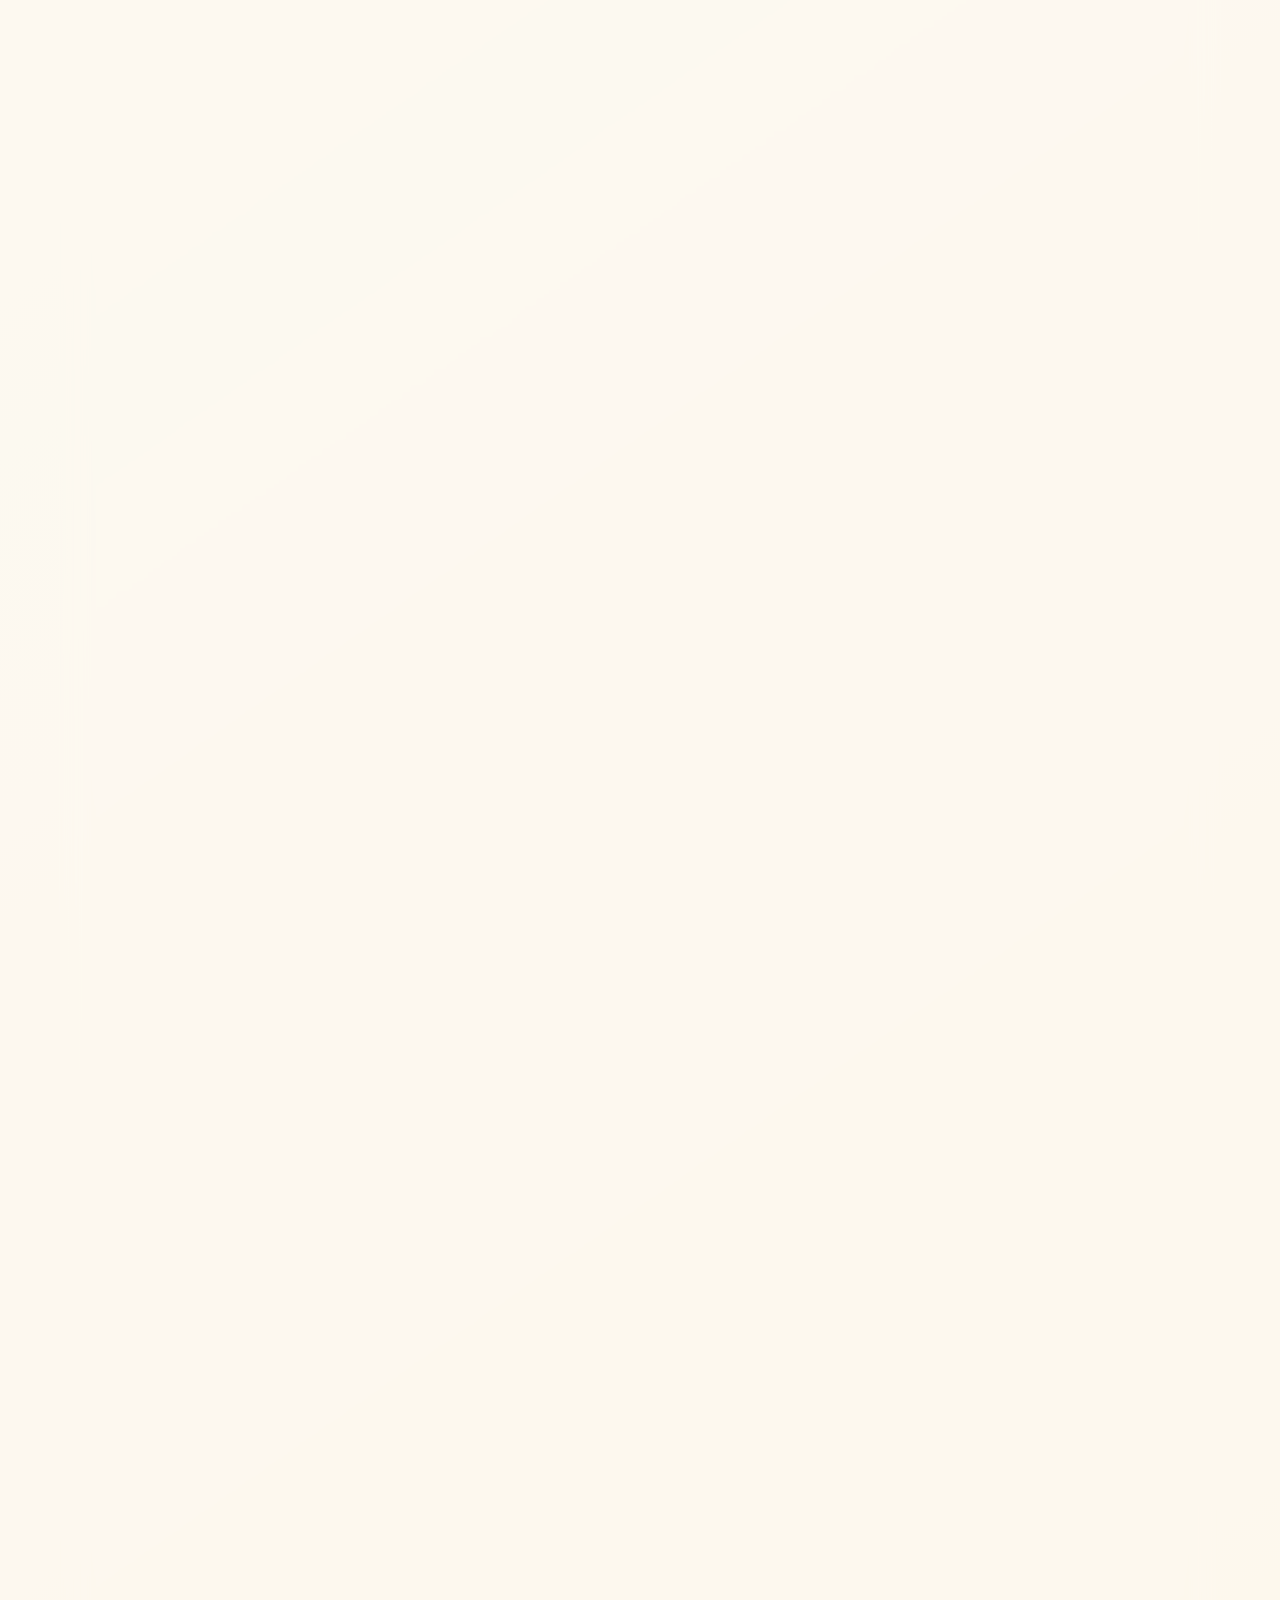
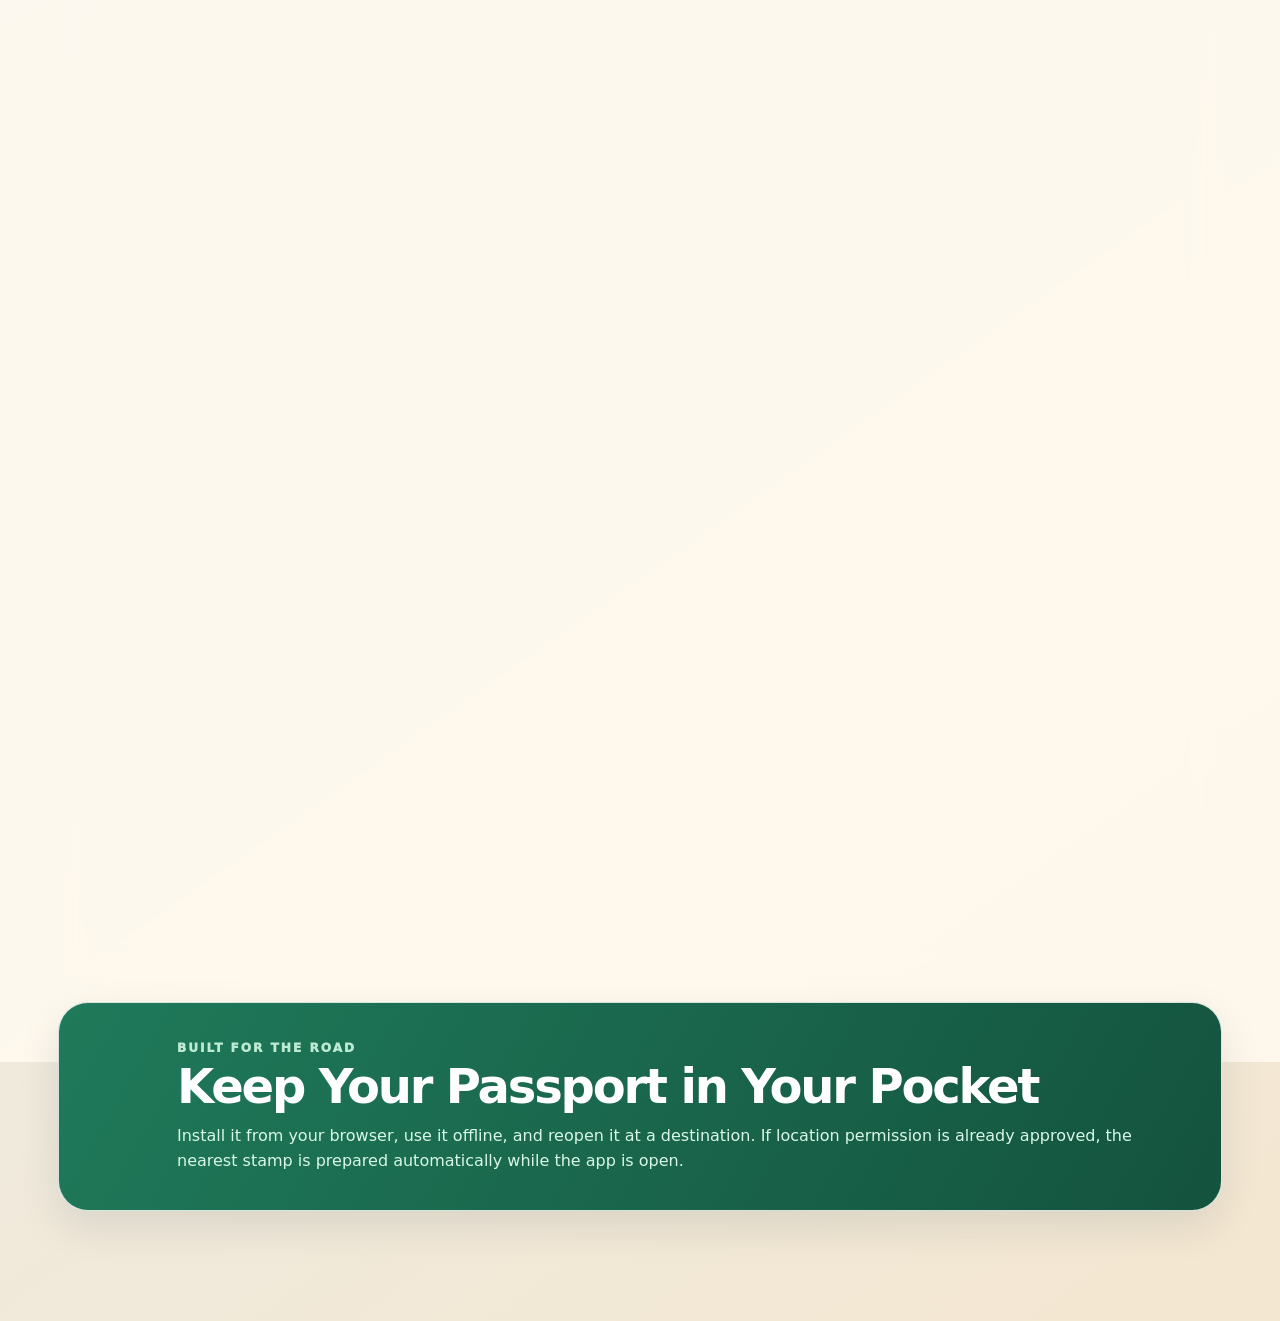
==== commit 1ed14818: "Show India flag on Passport cover Replace the Telangana seal on the Republic of India cover with an " ====
--- a/passport/index.html
+++ b/passport/index.html
@@ -50,9 +50,12 @@
           </div>
           <div class="stamp-orbit">
             <div class="stamp-orbit__ring" id="progressRing"></div>
-            <div class="stamp-seal stamp-seal--hero" aria-hidden="true">
-              <span>TS</span>
-              <small>Telangana</small>
+            <div class="india-flag" role="img" aria-label="Flag of India">
+              <span class="india-flag__saffron" aria-hidden="true"></span>
+              <span class="india-flag__white" aria-hidden="true">
+                <span class="india-flag__chakra"></span>
+              </span>
+              <span class="india-flag__green" aria-hidden="true"></span>
             </div>
           </div>
           <strong id="progressText">0 of 0 stamps collected</strong>
--- a/passport/styles.css
+++ b/passport/styles.css
@@ -301,6 +301,47 @@
   border-radius: 50%;
 }
 
+.india-flag {
+  position: relative;
+  z-index: 1;
+  display: grid;
+  width: 132px;
+  height: 88px;
+  overflow: hidden;
+  background: #fff;
+  border: 3px solid rgba(16, 42, 67, 0.2);
+  border-radius: 10px;
+  box-shadow: 0 10px 24px rgba(7, 26, 45, 0.22);
+  transform: rotate(-5deg);
+}
+
+.india-flag > span {
+  display: grid;
+  place-items: center;
+}
+
+.india-flag__saffron {
+  background: #ff9933;
+}
+
+.india-flag__white {
+  background: #fff;
+}
+
+.india-flag__green {
+  background: #138808;
+}
+
+.india-flag__chakra {
+  width: 25px;
+  height: 25px;
+  background:
+    radial-gradient(circle, #fff 0 18%, transparent 19%),
+    repeating-conic-gradient(#000080 0 2deg, transparent 2deg 15deg);
+  border: 2px solid #000080;
+  border-radius: 50%;
+}
+
 .stamp-seal {
   display: grid;
   place-items: center;
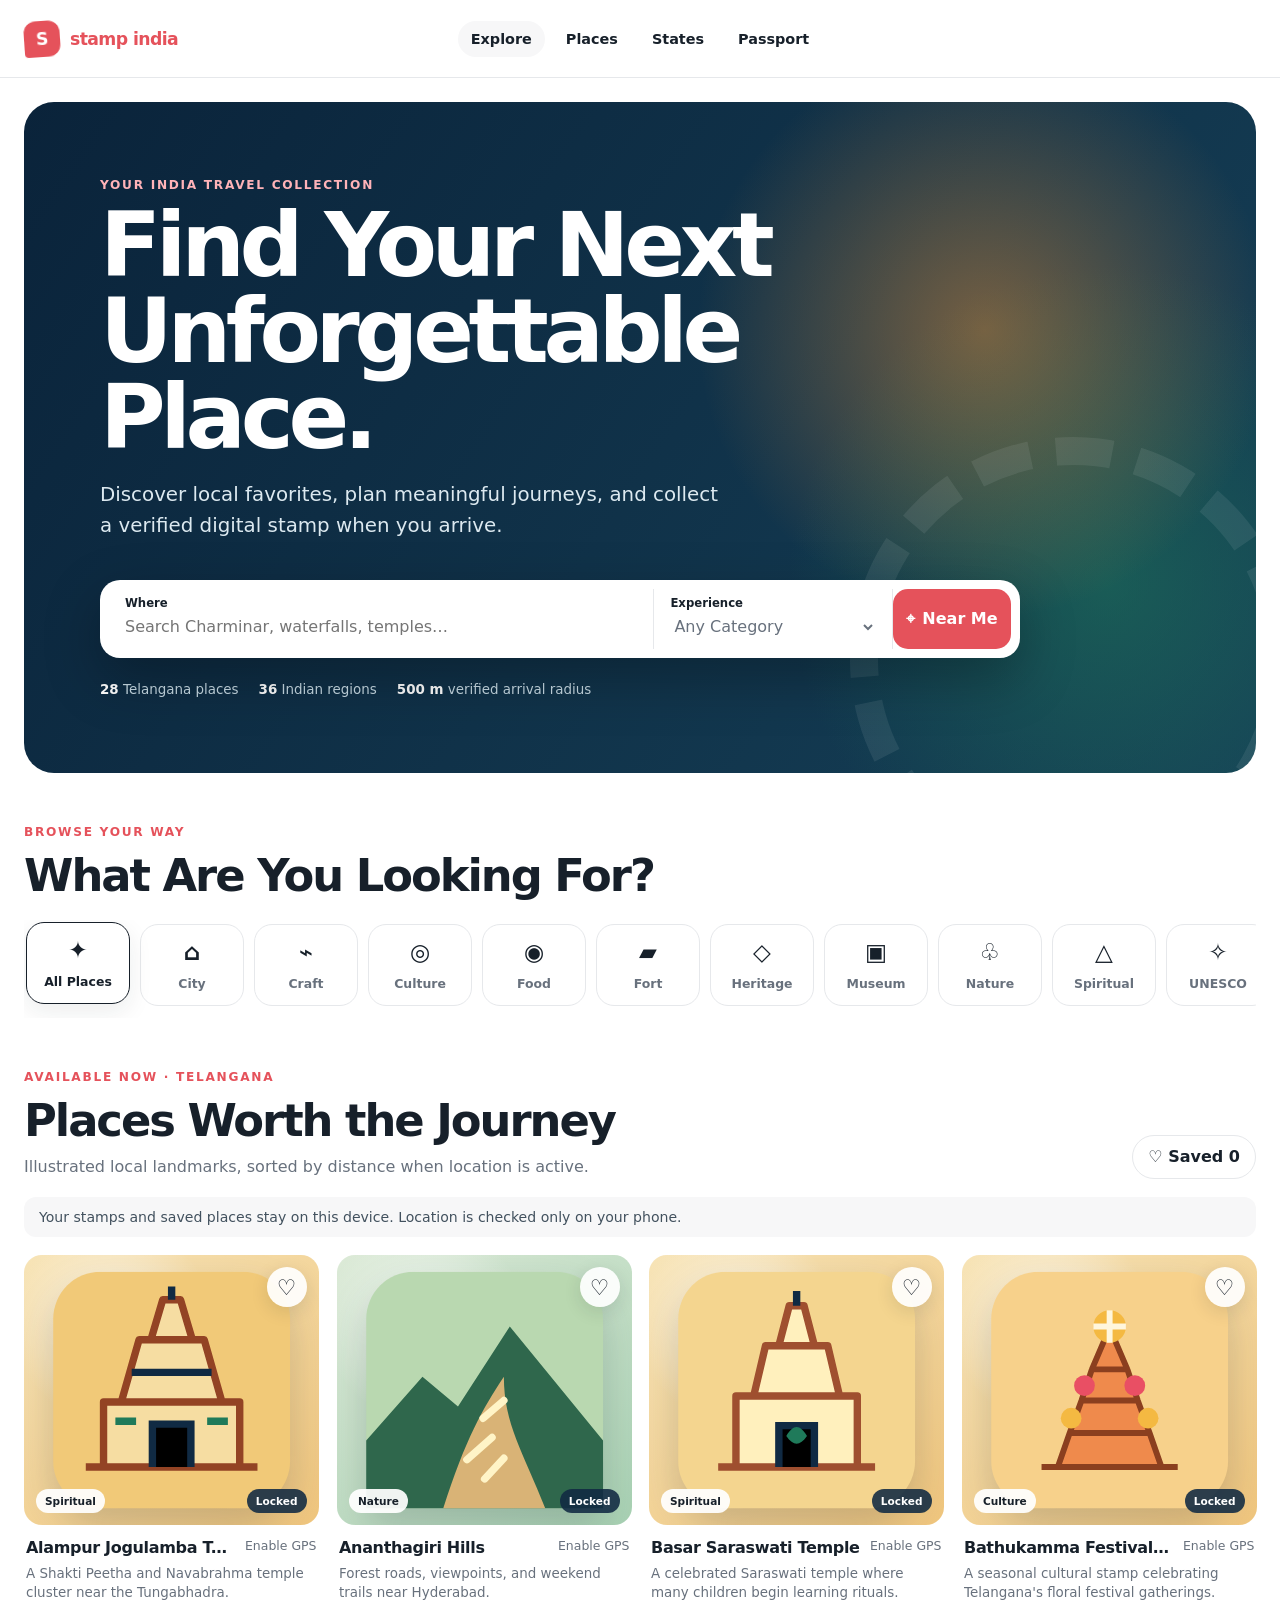
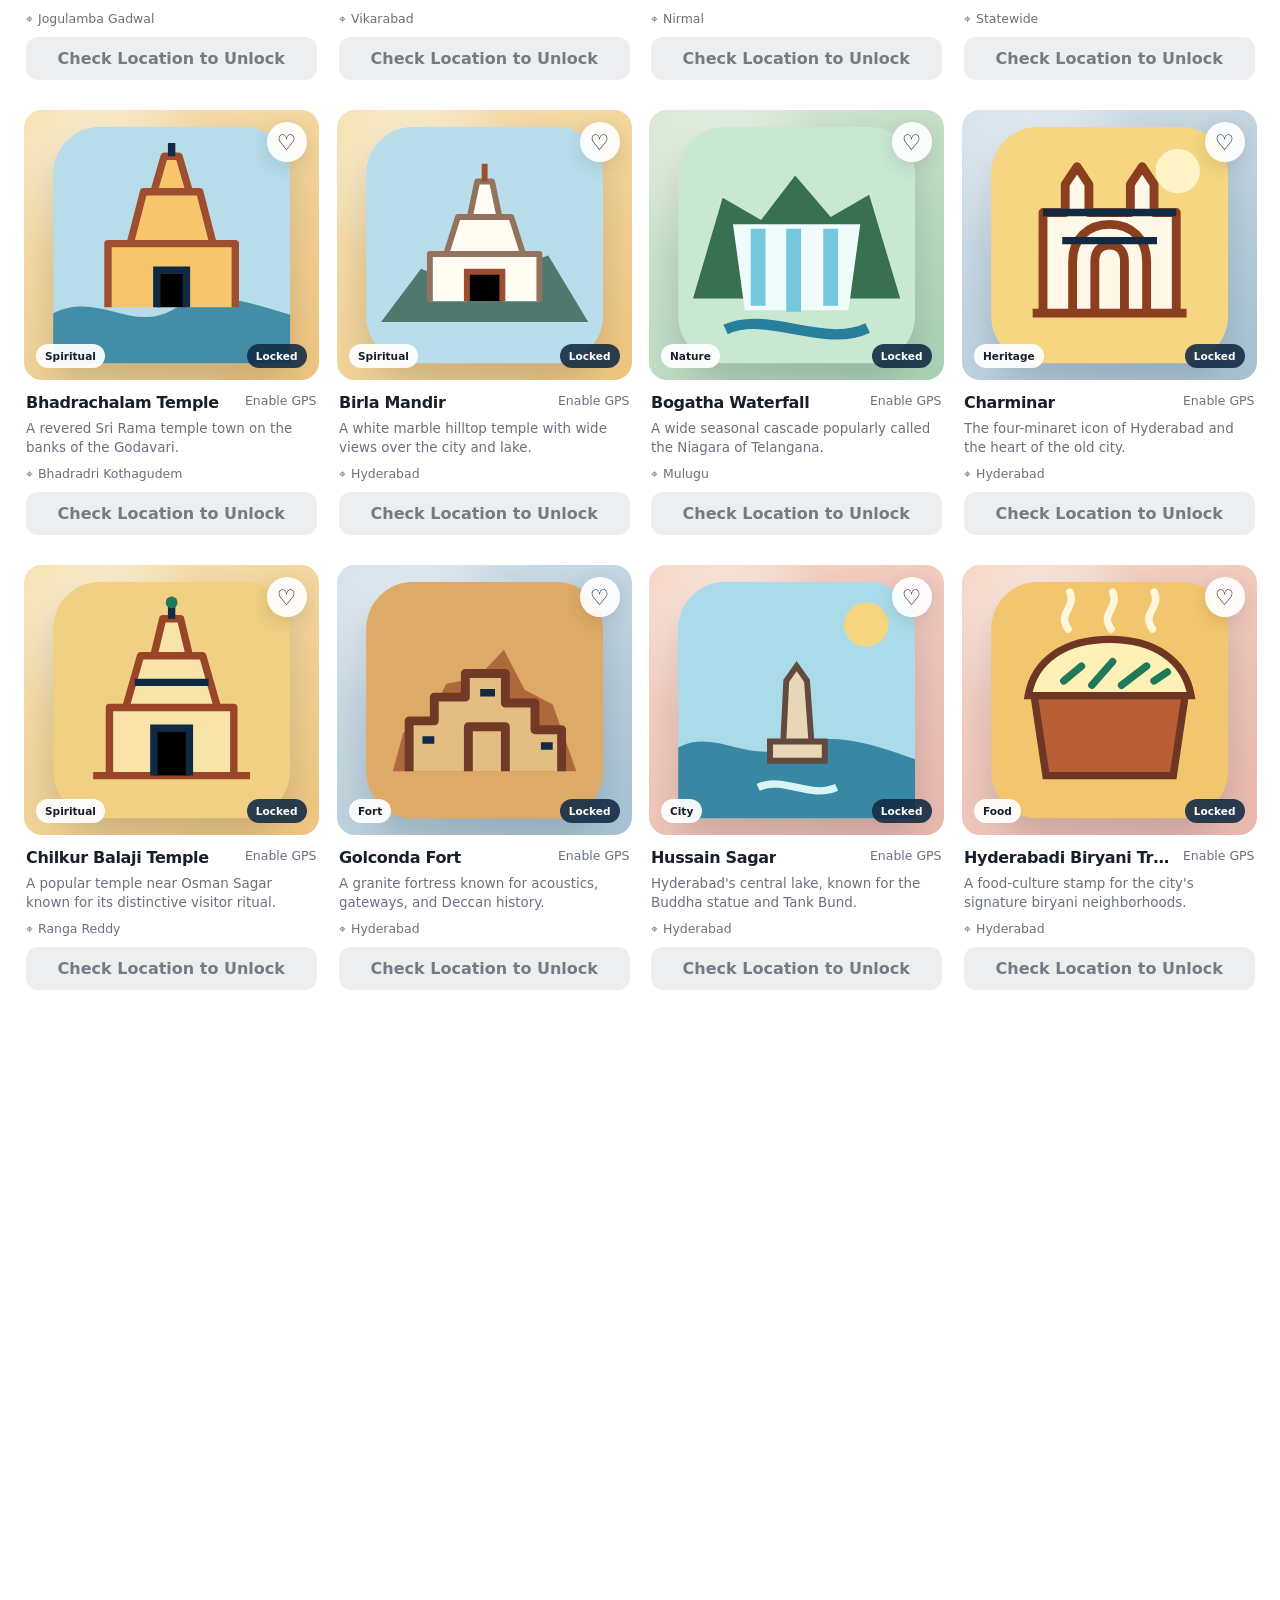
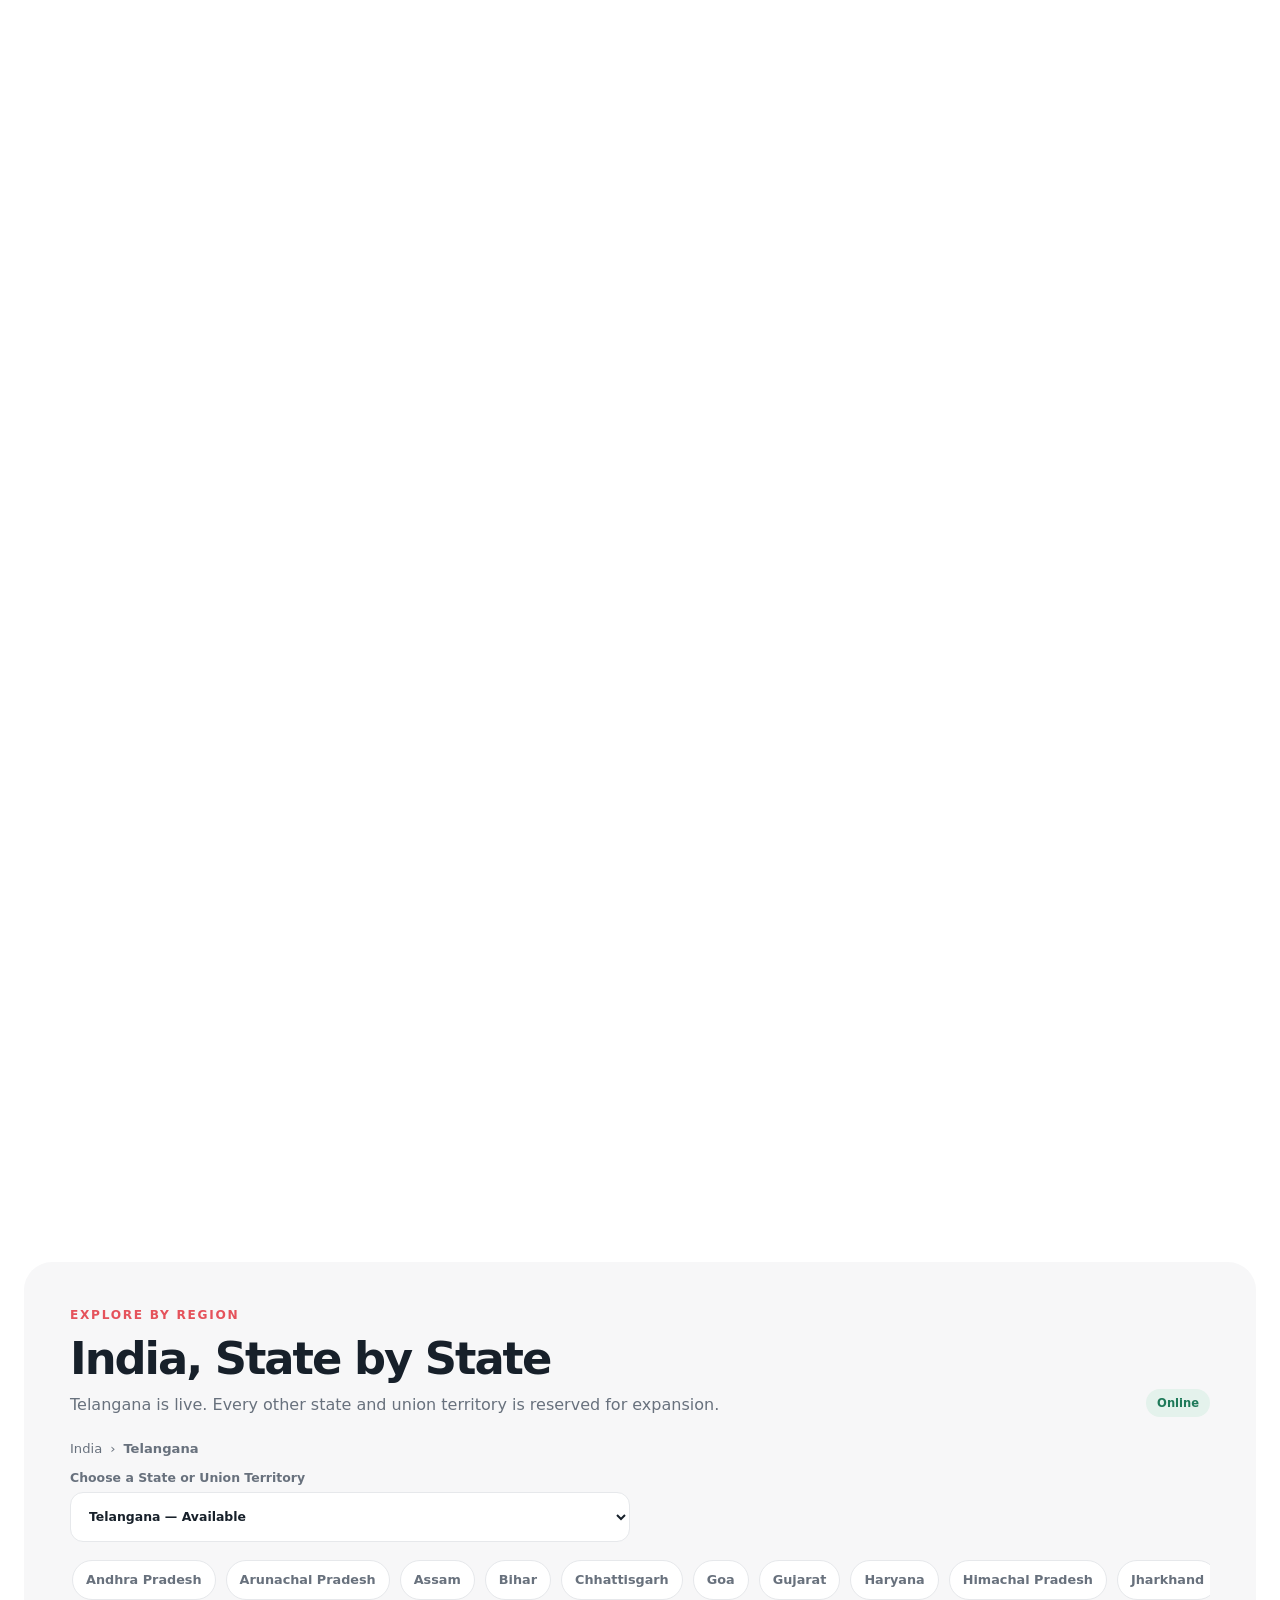
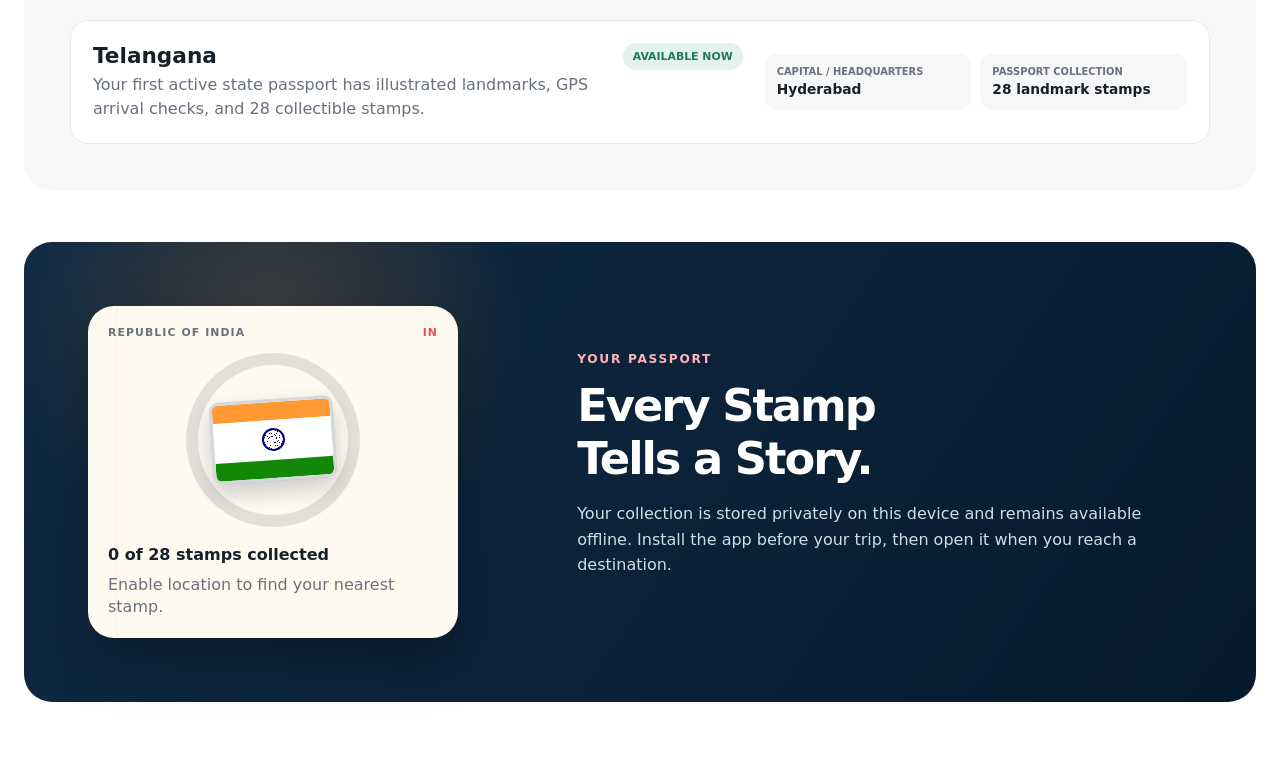
==== commit d3243458: "Redesign Passport as a travel marketplace Add marketplace-style discovery, saved places, synchronize" ====
--- a/passport/index.html
+++ b/passport/index.html
@@ -3,46 +3,144 @@
   <head>
     <meta charset="UTF-8" />
     <meta name="viewport" content="width=device-width, initial-scale=1.0" />
-    <meta name="theme-color" content="#102a43" />
+    <meta name="theme-color" content="#ffffff" />
     <meta
       name="description"
-      content="Explore India state by state and collect verified digital stamps when you reach landmark destinations."
+      content="Discover remarkable places across India and collect verified digital stamps when you arrive."
     />
     <meta name="apple-mobile-web-app-capable" content="yes" />
-    <meta name="apple-mobile-web-app-status-bar-style" content="black-translucent" />
-    <meta name="apple-mobile-web-app-title" content="India Passport" />
+    <meta name="apple-mobile-web-app-status-bar-style" content="default" />
+    <meta name="apple-mobile-web-app-title" content="Stamp India" />
     <link rel="manifest" href="manifest.webmanifest" />
     <link rel="icon" href="icon.svg" type="image/svg+xml" />
     <link rel="apple-touch-icon" href="icon.svg" />
     <link rel="stylesheet" href="styles.css" />
-    <title>India Stamp Passport</title>
+    <title>Stamp India · Discover & Collect</title>
   </head>
   <body>
-    <a class="skip-link" href="#main-content">Skip to Passport</a>
+    <a class="skip-link" href="#main-content">Skip to Explore</a>
+
+    <header class="topbar">
+      <a class="brand" href="#explore" aria-label="Stamp India home">
+        <span class="brand__mark" aria-hidden="true">S</span>
+        <strong>stamp india</strong>
+      </a>
+      <nav class="topbar__nav" aria-label="Primary navigation">
+        <a class="is-active" href="#explore">Explore</a>
+        <a href="#destinations">Places</a>
+        <a href="#states">States</a>
+        <a href="#passport">Passport</a>
+      </nav>
+      <button class="topbar__install" id="installButton" type="button" hidden>
+        Install App
+      </button>
+    </header>
 
     <main class="app-shell" id="main-content">
-      <section class="hero" aria-labelledby="app-title">
+      <section class="hero" id="explore" aria-labelledby="app-title">
         <div class="hero__copy">
-          <div class="hero__eyebrow">
-            <span class="app-mark">India Stamp Passport</span>
-            <span class="live-pill"><span aria-hidden="true"></span> Telangana Live</span>
-          </div>
-          <p class="hero__kicker">Country 01 · India</p>
-          <h1 id="app-title">Turn Every Journey Into a Page of Stamps.</h1>
+          <p class="hero__eyebrow">Your India Travel Collection</p>
+          <h1 id="app-title">Find Your Next Unforgettable Place.</h1>
           <p class="hero__text">
-            Explore India state by state. When you reach a landmark, your phone gets the stamp
-            ready for you to collect.
+            Discover local favorites, plan meaningful journeys, and collect a verified digital
+            stamp when you arrive.
           </p>
-          <div class="hero__actions">
-            <button class="button button--primary" id="locateButton" type="button">
-              Find Stamps Near Me
-            </button>
-            <button class="button button--ghost" id="installButton" type="button" hidden>
-              Install Mobile App
-            </button>
-          </div>
-        </div>
-
+        </div>
+
+        <div class="search-dock" aria-label="Find a destination">
+          <label class="search-dock__field search-dock__field--wide" for="searchInput">
+            <span>Where</span>
+            <input
+              id="searchInput"
+              name="place-search"
+              type="search"
+              autocomplete="off"
+              placeholder="Search Charminar, waterfalls, temples…"
+            />
+          </label>
+          <label class="search-dock__field" for="categoryFilter">
+            <span>Experience</span>
+            <select id="categoryFilter" name="category" autocomplete="off">
+              <option value="all">Any Category</option>
+            </select>
+          </label>
+          <button class="search-dock__locate" id="locateButton" type="button">
+            <span aria-hidden="true">⌖</span>
+            <span>Near Me</span>
+          </button>
+        </div>
+
+        <div class="hero__footer">
+          <span><strong>28</strong> Telangana places</span>
+          <span><strong>36</strong> Indian regions</span>
+          <span><strong>500 m</strong> verified arrival radius</span>
+        </div>
+      </section>
+
+      <section class="category-section" aria-labelledby="category-title">
+        <div class="section-heading section-heading--compact">
+          <div>
+            <p class="section-kicker">Browse Your Way</p>
+            <h2 id="category-title">What Are You Looking For?</h2>
+          </div>
+        </div>
+        <div class="category-rail" id="categoryRail" aria-label="Place categories"></div>
+      </section>
+
+      <section class="stamp-section" id="destinations" aria-labelledby="stamp-section-title">
+        <div class="section-heading">
+          <div>
+            <p class="section-kicker">Available Now · Telangana</p>
+            <h2 id="stamp-section-title">Places Worth the Journey</h2>
+            <p class="section-description">
+              Illustrated local landmarks, sorted by distance when location is active.
+            </p>
+          </div>
+          <button class="saved-toggle" id="savedToggle" type="button" aria-pressed="false">
+            <span aria-hidden="true">♡</span>
+            Saved <span id="savedCount">0</span>
+          </button>
+        </div>
+
+        <p class="status-message" id="statusMessage" role="status" aria-live="polite">
+          Your stamps and saved places stay on this device. Location is checked only on your phone.
+        </p>
+
+        <section
+          class="passport-grid"
+          id="locationGrid"
+          aria-label="Telangana destinations"
+        ></section>
+      </section>
+
+      <section class="atlas-panel" id="states" aria-labelledby="atlas-title">
+        <div class="section-heading">
+          <div>
+            <p class="section-kicker">Explore by Region</p>
+            <h2 id="atlas-title">India, State by State</h2>
+            <p class="section-description">
+              Telangana is live. Every other state and union territory is reserved for expansion.
+            </p>
+          </div>
+          <span class="network-status" id="networkStatus" role="status">Online</span>
+        </div>
+
+        <nav class="passport-path" aria-label="Selected travel region">
+          <span>India</span>
+          <span aria-hidden="true">›</span>
+          <strong id="stateBreadcrumb">Telangana</strong>
+        </nav>
+
+        <label class="state-picker" for="stateSelect">
+          <span>Choose a State or Union Territory</span>
+          <select id="stateSelect" name="state" autocomplete="off"></select>
+        </label>
+
+        <div class="region-rail" id="regionRail" aria-label="India regions"></div>
+        <article class="state-overview" id="stateOverview" aria-live="polite"></article>
+      </section>
+
+      <section class="passport-dashboard" id="passport" aria-labelledby="passport-title">
         <div class="passport-card" aria-label="Telangana collection progress">
           <div class="passport-card__country">
             <span>Republic of India</span>
@@ -61,101 +159,27 @@
           <strong id="progressText">0 of 0 stamps collected</strong>
           <span id="nearestText">Allow location to prepare your nearest stamp.</span>
         </div>
-      </section>
-
-      <section class="atlas-panel" aria-labelledby="atlas-title">
-        <div class="section-heading">
-          <div>
-            <p class="section-kicker">Your Travel Atlas</p>
-            <h2 id="atlas-title">India, One State at a Time</h2>
-          </div>
-          <span class="network-status" id="networkStatus" role="status">Online</span>
-        </div>
-
-        <nav class="passport-path" aria-label="Passport location">
-          <span>World</span>
-          <span aria-hidden="true">›</span>
-          <strong>India</strong>
-          <span aria-hidden="true">›</span>
-          <strong id="stateBreadcrumb">Telangana</strong>
-        </nav>
-
-        <div class="country-card">
-          <div class="country-card__flag" role="img" aria-label="Flag colors of India">
-            <span></span><span></span><span></span>
-          </div>
-          <div>
-            <span class="country-card__label">Selected Country</span>
-            <h3>India</h3>
-            <p>28 states · 8 union territories · 1 growing travel passport</p>
-          </div>
-          <span class="country-card__code" translate="no">IND</span>
-        </div>
-
-        <label class="state-picker" for="stateSelect">
-          <span>Choose a State or Union Territory</span>
-          <select id="stateSelect" name="state" autocomplete="off"></select>
-        </label>
-
-        <div class="region-rail" id="regionRail" aria-label="India regions"></div>
-        <article class="state-overview" id="stateOverview" aria-live="polite"></article>
-      </section>
-
-      <section class="stamp-section" id="stampSection" aria-labelledby="stamp-section-title">
-        <div class="section-heading">
-          <div>
-            <p class="section-kicker">Active Passport Page</p>
-            <h2 id="stamp-section-title">Telangana Stamp Collection</h2>
-          </div>
-          <span class="page-number">Page TS-01</span>
-        </div>
-
-        <div class="control-panel" aria-label="Telangana stamp filters">
-          <label class="search-field" for="searchInput">
-            <span>Search Telangana Places</span>
-            <input
-              id="searchInput"
-              name="place-search"
-              type="search"
-              autocomplete="off"
-              placeholder="Try Charminar or Warangal…"
-            />
-          </label>
-          <label class="filter-field" for="categoryFilter">
-            <span>Category</span>
-            <select id="categoryFilter" name="category" autocomplete="off">
-              <option value="all">All Famous Places</option>
-            </select>
-          </label>
-        </div>
-
-        <p class="status-message" id="statusMessage" role="status" aria-live="polite">
-          Your stamps stay on this device. Location is checked only on your phone.
-        </p>
-
-        <section
-          class="passport-grid"
-          id="locationGrid"
-          aria-label="Telangana location stamps"
-        ></section>
-      </section>
-
-      <section class="mobile-ready" id="mobileReady" aria-labelledby="mobile-ready-title">
-        <div class="mobile-ready__icon" aria-hidden="true">⌁</div>
-        <div>
-          <p class="section-kicker">Built for the Road</p>
-          <h2 id="mobile-ready-title">Keep Your Passport in Your Pocket</h2>
+
+        <div class="passport-dashboard__copy">
+          <p class="section-kicker">Your Passport</p>
+          <h2 id="passport-title">Every Stamp Tells a Story.</h2>
           <p>
-            Install it from your browser, use it offline, and reopen it at a destination. If
-            location permission is already approved, the nearest stamp is prepared automatically
-            while the app is open.
+            Your collection is stored privately on this device and remains available offline.
+            Install the app before your trip, then open it when you reach a destination.
           </p>
-        </div>
-        <button class="button button--primary" id="mobileInstallButton" type="button" hidden>
-          Install Passport
-        </button>
+          <button class="button button--primary" id="mobileInstallButton" type="button" hidden>
+            Install Stamp India
+          </button>
+        </div>
       </section>
     </main>
+
+    <nav class="mobile-nav" aria-label="Mobile navigation">
+      <a class="is-active" href="#explore"><span aria-hidden="true">⌂</span>Explore</a>
+      <a href="#destinations"><span aria-hidden="true">◇</span>Places</a>
+      <a href="#states"><span aria-hidden="true">◎</span>States</a>
+      <a href="#passport"><span aria-hidden="true">▣</span>Passport</a>
+    </nav>
 
     <aside class="arrival-prompt" id="arrivalPrompt" aria-live="polite" hidden>
       <div class="arrival-prompt__seal" aria-hidden="true">✓</div>
@@ -167,36 +191,41 @@
       <button class="button button--arrival" id="arrivalCollectButton" type="button">
         Collect Stamp
       </button>
-      <button class="arrival-prompt__close" id="arrivalCloseButton" type="button" aria-label="Dismiss arrival prompt">
+      <button
+        class="arrival-prompt__close"
+        id="arrivalCloseButton"
+        type="button"
+        aria-label="Dismiss arrival prompt"
+      >
         ×
       </button>
     </aside>
 
     <template id="locationCardTemplate">
       <article class="location-card">
-        <div class="location-card__stamp">
+        <div class="location-card__visual">
+          <button class="favorite-button" type="button" aria-label="Save place" aria-pressed="false">
+            ♡
+          </button>
           <svg class="landmark-illustration" role="img">
             <title></title>
             <use></use>
           </svg>
+          <div class="location-card__badges">
+            <strong></strong>
+            <span></span>
+          </div>
         </div>
         <div class="location-card__body">
           <div class="location-card__topline">
-            <strong></strong>
-            <span></span>
-          </div>
-          <h3></h3>
+            <h3></h3>
+            <span data-field="distance"></span>
+          </div>
           <p></p>
-          <dl>
-            <div>
-              <dt>District</dt>
-              <dd data-field="region"></dd>
-            </div>
-            <div>
-              <dt>Distance</dt>
-              <dd data-field="distance"></dd>
-            </div>
-          </dl>
+          <div class="location-card__meta">
+            <span aria-hidden="true">⌖</span>
+            <span data-field="region"></span>
+          </div>
           <button class="button button--stamp" type="button"></button>
         </div>
       </article>
--- a/passport/styles.css
+++ b/passport/styles.css
@@ -1,20 +1,18 @@
 :root {
   color-scheme: light;
-  --blue-950: #071a2d;
-  --blue-900: #102a43;
-  --blue-800: #173b61;
-  --blue-100: #d9e8f4;
-  --paper: #f3ead9;
-  --paper-strong: #fffaf0;
-  --turmeric: #f4b942;
-  --saffron: #ed7d31;
-  --copper: #914227;
-  --leaf: #1f7a5a;
-  --ink: #15202b;
-  --muted: #5b6774;
-  --line: rgba(16, 42, 67, 0.17);
-  --shadow: 0 24px 60px rgba(7, 26, 45, 0.16);
-  font-family: "Trebuchet MS", "Segoe UI", system-ui, sans-serif;
+  --accent: #e5525b;
+  --accent-dark: #c83f49;
+  --ink: #17202a;
+  --muted: #68717d;
+  --line: #e6e8eb;
+  --surface: #ffffff;
+  --soft: #f7f7f8;
+  --navy: #102a43;
+  --green: #1f7a5a;
+  --saffron: #ff9933;
+  --shadow: 0 14px 40px rgba(23, 32, 42, 0.11);
+  font-family:
+    Inter, ui-sans-serif, system-ui, -apple-system, BlinkMacSystemFont, "Segoe UI", sans-serif;
 }
 
 * {
@@ -30,11 +28,8 @@
   min-height: 100vh;
   overflow-x: hidden;
   color: var(--ink);
-  background:
-    radial-gradient(circle at 8% 4%, rgba(244, 185, 66, 0.3), transparent 26rem),
-    radial-gradient(circle at 92% 18%, rgba(31, 122, 90, 0.13), transparent 28rem),
-    linear-gradient(145deg, #fff9ed 0%, #e7f0f4 52%, #f4e7d1 100%);
-  -webkit-tap-highlight-color: rgba(244, 185, 66, 0.28);
+  background: var(--surface);
+  -webkit-tap-highlight-color: rgba(229, 82, 91, 0.18);
 }
 
 button,
@@ -52,20 +47,32 @@
   cursor: not-allowed;
 }
 
+a {
+  color: inherit;
+  text-decoration: none;
+}
+
 h1,
 h2,
 h3 {
   text-wrap: balance;
 }
 
+#explore,
+#destinations,
+#states,
+#passport {
+  scroll-margin-top: 110px;
+}
+
 .skip-link {
   position: fixed;
   top: 12px;
   left: 12px;
-  z-index: 20;
+  z-index: 50;
   padding: 10px 14px;
   color: #fff;
-  background: var(--blue-950);
+  background: var(--navy);
   border-radius: 10px;
   transform: translateY(-160%);
 }
@@ -74,25 +81,91 @@
   transform: translateY(0);
 }
 
+.topbar {
+  position: sticky;
+  top: 0;
+  z-index: 30;
+  display: grid;
+  grid-template-columns: 1fr auto 1fr;
+  align-items: center;
+  width: 100%;
+  min-height: 78px;
+  padding: max(12px, env(safe-area-inset-top)) max(24px, env(safe-area-inset-right))
+    12px max(24px, env(safe-area-inset-left));
+  background: rgba(255, 255, 255, 0.94);
+  border-bottom: 1px solid var(--line);
+  backdrop-filter: blur(18px);
+}
+
+.brand {
+  display: inline-flex;
+  align-items: center;
+  gap: 10px;
+  width: fit-content;
+  color: var(--accent);
+  font-size: 1.08rem;
+  letter-spacing: -0.035em;
+}
+
+.brand__mark {
+  display: grid;
+  place-items: center;
+  width: 36px;
+  height: 36px;
+  color: #fff;
+  background: var(--accent);
+  border-radius: 12px 12px 12px 4px;
+  font-weight: 900;
+  transform: rotate(-4deg);
+}
+
+.topbar__nav {
+  display: flex;
+  align-items: center;
+  gap: 8px;
+}
+
+.topbar__nav a {
+  padding: 10px 13px;
+  border-radius: 999px;
+  font-size: 0.9rem;
+  font-weight: 650;
+  transition: background-color 160ms ease, color 160ms ease;
+}
+
+.topbar__nav a:hover,
+.topbar__nav a.is-active {
+  color: var(--ink);
+  background: var(--soft);
+}
+
+.topbar__install {
+  justify-self: end;
+  min-height: 42px;
+  padding: 9px 15px;
+  color: var(--ink);
+  background: #fff;
+  border: 1px solid var(--line);
+  border-radius: 999px;
+  font-weight: 750;
+}
+
 .app-shell {
-  width: min(1220px, 100%);
+  width: min(1280px, 100%);
   margin: 0 auto;
-  padding: max(18px, env(safe-area-inset-top)) 14px
-    calc(110px + env(safe-area-inset-bottom));
+  padding: 24px 24px calc(80px + env(safe-area-inset-bottom));
 }
 
 .hero {
-  display: grid;
-  gap: 28px;
-  min-height: 620px;
-  padding: clamp(26px, 6vw, 58px);
-  color: #fff8e8;
+  min-height: 460px;
+  padding: clamp(30px, 7vw, 76px);
+  color: #fff;
   background:
-    radial-gradient(circle at 86% 16%, rgba(244, 185, 66, 0.18), transparent 20rem),
-    linear-gradient(145deg, rgba(16, 42, 67, 0.96), rgba(7, 26, 45, 1)),
-    repeating-linear-gradient(90deg, transparent 0 24px, rgba(255, 255, 255, 0.08) 24px 25px);
-  border-radius: 36px 36px 80px 36px;
-  box-shadow: var(--shadow);
+    radial-gradient(circle at 78% 34%, rgba(255, 153, 51, 0.42), transparent 18rem),
+    radial-gradient(circle at 88% 72%, rgba(31, 122, 90, 0.52), transparent 20rem),
+    linear-gradient(125deg, rgba(10, 35, 58, 0.98), rgba(22, 66, 89, 0.9)),
+    var(--navy);
+  border-radius: 30px;
   position: relative;
   overflow: hidden;
 }
@@ -100,187 +173,663 @@
 .hero::before {
   content: "";
   position: absolute;
-  right: -94px;
+  right: -40px;
   bottom: -110px;
-  width: 360px;
-  height: 360px;
-  border: 20px dashed rgba(244, 185, 66, 0.26);
+  width: 390px;
+  height: 390px;
+  border: 28px dashed rgba(255, 255, 255, 0.08);
   border-radius: 50%;
-  transform: rotate(-12deg);
-}
-
-.hero::after {
-  content: "भारत";
-  position: absolute;
-  left: 32px;
-  bottom: -32px;
-  color: rgba(255, 255, 255, 0.035);
-  font-size: clamp(6rem, 20vw, 15rem);
-  font-weight: 900;
-  line-height: 1;
-}
-
-.hero__copy,
-.passport-card {
+  transform: rotate(18deg);
+}
+
+.hero__copy {
   position: relative;
   z-index: 1;
+  max-width: 750px;
 }
 
 .hero__eyebrow,
-.hero__actions,
-.section-heading,
-.passport-path,
-.location-card__topline {
-  display: flex;
-  align-items: center;
-}
-
-.hero__eyebrow {
-  flex-wrap: wrap;
-  gap: 10px;
-}
-
-.app-mark,
-.live-pill,
-.page-number,
-.network-status {
-  display: inline-flex;
-  width: fit-content;
-  padding: 8px 12px;
-  border-radius: 999px;
-  font-size: 0.78rem;
-  font-weight: 900;
-  letter-spacing: 0.02em;
-}
-
-.app-mark {
-  color: var(--blue-950);
-  background: var(--turmeric);
-}
-
-.live-pill {
-  gap: 7px;
-  color: #d9f7e8;
-  border: 1px solid rgba(217, 247, 232, 0.28);
-}
-
-.live-pill span {
-  width: 7px;
-  height: 7px;
-  background: #6ee7a8;
-  border-radius: 50%;
-  box-shadow: 0 0 0 5px rgba(110, 231, 168, 0.12);
-}
-
-.hero__kicker,
 .section-kicker {
-  margin: 26px 0 8px;
-  color: var(--saffron);
+  margin: 0 0 10px;
+  color: #ffb3b8;
   font-size: 0.76rem;
-  font-weight: 950;
-  letter-spacing: 0.16em;
+  font-weight: 850;
+  letter-spacing: 0.14em;
   text-transform: uppercase;
 }
 
 h1 {
   max-width: 760px;
   margin: 0;
-  font-size: clamp(3rem, 10vw, 6.8rem);
-  line-height: 0.88;
+  font-size: clamp(2.7rem, 7vw, 5.8rem);
+  line-height: 0.96;
   letter-spacing: -0.06em;
 }
 
 .hero__text {
-  max-width: 650px;
-  margin: 24px 0 0;
-  color: #d9e8f4;
-  font-size: clamp(1.05rem, 3vw, 1.35rem);
+  max-width: 620px;
+  margin: 20px 0 0;
+  color: #dce9f0;
+  font-size: clamp(1rem, 2vw, 1.24rem);
   line-height: 1.55;
   text-wrap: pretty;
 }
 
-.hero__actions {
+.search-dock {
+  position: relative;
+  z-index: 2;
+  display: grid;
+  grid-template-columns: minmax(0, 1.6fr) minmax(180px, 0.7fr) auto;
+  align-items: stretch;
+  width: min(920px, 100%);
+  margin-top: 38px;
+  padding: 8px;
+  color: var(--ink);
+  background: #fff;
+  border: 1px solid rgba(255, 255, 255, 0.7);
+  border-radius: 20px;
+  box-shadow: 0 20px 55px rgba(0, 0, 0, 0.28);
+}
+
+.search-dock__field {
+  display: grid;
+  gap: 2px;
+  min-width: 0;
+  padding: 7px 16px;
+  border-right: 1px solid var(--line);
+}
+
+.search-dock__field > span {
+  font-size: 0.73rem;
+  font-weight: 800;
+}
+
+.search-dock input,
+.search-dock select {
+  width: 100%;
+  min-width: 0;
+  min-height: 30px;
+  padding: 0;
+  color: var(--muted);
+  background: transparent;
+  border: 0;
+  outline: 0;
+}
+
+.search-dock__field:focus-within {
+  background: var(--soft);
+  border-radius: 14px;
+}
+
+.search-dock__locate {
+  display: grid;
+  grid-template-columns: auto auto;
+  place-content: center;
+  gap: 7px;
+  min-width: 118px;
+  color: #fff;
+  background: var(--accent);
+  border: 0;
+  border-radius: 15px;
+  font-weight: 800;
+  transition: background-color 160ms ease, transform 160ms ease;
+}
+
+.search-dock__locate:hover {
+  background: var(--accent-dark);
+  transform: translateY(-1px);
+}
+
+.hero__footer {
+  position: relative;
+  z-index: 1;
+  display: flex;
   flex-wrap: wrap;
+  gap: 20px;
+  margin-top: 24px;
+  color: #c8dbe5;
+  font-size: 0.84rem;
+}
+
+.hero__footer strong {
+  color: #fff;
+}
+
+.category-section,
+.stamp-section,
+.atlas-panel,
+.passport-dashboard {
+  margin-top: 52px;
+}
+
+.section-heading {
+  display: flex;
+  align-items: end;
+  justify-content: space-between;
+  gap: 24px;
+}
+
+.section-heading--compact {
+  margin-bottom: 18px;
+}
+
+.section-kicker {
+  color: var(--accent);
+}
+
+.section-heading h2,
+.passport-dashboard h2 {
+  margin: 0;
+  font-size: clamp(1.8rem, 4vw, 2.8rem);
+  letter-spacing: -0.045em;
+}
+
+.section-description {
+  max-width: 680px;
+  margin: 8px 0 0;
+  color: var(--muted);
+  line-height: 1.5;
+}
+
+.category-rail,
+.region-rail {
+  display: flex;
   gap: 10px;
-  margin-top: 28px;
+  padding: 4px 2px 12px;
+  overflow-x: auto;
+  overscroll-behavior-x: contain;
+  scrollbar-width: thin;
+}
+
+.category-chip {
+  flex: 0 0 auto;
+  display: grid;
+  place-items: center;
+  gap: 7px;
+  min-width: 104px;
+  min-height: 82px;
+  padding: 12px 14px;
+  color: var(--muted);
+  background: #fff;
+  border: 1px solid var(--line);
+  border-radius: 18px;
+  font-size: 0.78rem;
+  font-weight: 750;
+  transition:
+    color 160ms ease,
+    border-color 160ms ease,
+    box-shadow 160ms ease,
+    transform 160ms ease;
+}
+
+.category-chip__icon {
+  color: var(--ink);
+  font-size: 1.45rem;
+}
+
+.category-chip:hover,
+.category-chip[aria-pressed="true"] {
+  color: var(--ink);
+  border-color: var(--ink);
+  box-shadow: 0 8px 24px rgba(23, 32, 42, 0.08);
+  transform: translateY(-2px);
+}
+
+.saved-toggle {
+  flex: 0 0 auto;
+  min-height: 44px;
+  padding: 10px 15px;
+  color: var(--ink);
+  background: #fff;
+  border: 1px solid var(--line);
+  border-radius: 999px;
+  font-weight: 750;
+  transition: background-color 160ms ease, border-color 160ms ease;
+}
+
+.saved-toggle:hover,
+.saved-toggle[aria-pressed="true"] {
+  border-color: var(--accent);
+  background: #fff3f4;
+}
+
+.status-message {
+  margin: 18px 0;
+  padding: 12px 15px;
+  color: #42515e;
+  background: var(--soft);
+  border-radius: 12px;
+  font-size: 0.88rem;
+}
+
+.passport-grid {
+  display: grid;
+  grid-template-columns: repeat(4, minmax(0, 1fr));
+  gap: 30px 18px;
+}
+
+.location-card {
+  min-width: 0;
+  content-visibility: auto;
+  contain-intrinsic-size: auto 470px;
+}
+
+.location-card__visual {
+  position: relative;
+  display: grid;
+  place-items: center;
+  height: 270px;
+  overflow: hidden;
+  background:
+    radial-gradient(circle at 30% 25%, rgba(255, 255, 255, 0.75), transparent 35%),
+    linear-gradient(145deg, #f7d9c9, #eab8ae);
+  border-radius: 18px;
+}
+
+.location-card[data-category="nature"] .location-card__visual,
+.location-card[data-category="wildlife"] .location-card__visual {
+  background:
+    radial-gradient(circle at 30% 25%, rgba(255, 255, 255, 0.7), transparent 35%),
+    linear-gradient(145deg, #dcead7, #a8d1b3);
+}
+
+.location-card[data-category="spiritual"] .location-card__visual,
+.location-card[data-category="culture"] .location-card__visual {
+  background:
+    radial-gradient(circle at 30% 25%, rgba(255, 255, 255, 0.72), transparent 35%),
+    linear-gradient(145deg, #f7e4b7, #efc57d);
+}
+
+.location-card[data-category="fort"] .location-card__visual,
+.location-card[data-category="heritage"] .location-card__visual,
+.location-card[data-category="unesco"] .location-card__visual {
+  background:
+    radial-gradient(circle at 30% 25%, rgba(255, 255, 255, 0.72), transparent 35%),
+    linear-gradient(145deg, #d9e4ec, #a7c2d3);
+}
+
+.landmark-illustration {
+  width: 86%;
+  height: 86%;
+  overflow: visible;
+  filter: drop-shadow(0 18px 18px rgba(23, 32, 42, 0.18));
+  transform: scale(1.02);
+  transition: filter 180ms ease, transform 220ms ease;
+}
+
+.location-card:hover .landmark-illustration {
+  filter: drop-shadow(0 22px 20px rgba(23, 32, 42, 0.24));
+  transform: scale(1.08);
+}
+
+.favorite-button {
+  position: absolute;
+  top: 12px;
+  right: 12px;
+  z-index: 2;
+  display: grid;
+  place-items: center;
+  width: 40px;
+  height: 40px;
+  padding: 0;
+  color: var(--ink);
+  background: rgba(255, 255, 255, 0.92);
+  border: 0;
+  border-radius: 50%;
+  box-shadow: 0 5px 18px rgba(23, 32, 42, 0.12);
+  font-size: 1.35rem;
+  transition: color 160ms ease, background-color 160ms ease, transform 160ms ease;
+}
+
+.favorite-button:hover {
+  transform: scale(1.06);
+}
+
+.favorite-button[aria-pressed="true"] {
+  color: #fff;
+  background: var(--accent);
+}
+
+.location-card__badges {
+  position: absolute;
+  right: 12px;
+  bottom: 12px;
+  left: 12px;
+  display: flex;
+  align-items: center;
+  justify-content: space-between;
+  gap: 8px;
+}
+
+.location-card__badges strong,
+.location-card__badges span {
+  padding: 6px 9px;
+  background: rgba(255, 255, 255, 0.93);
+  border-radius: 999px;
+  font-size: 0.66rem;
+  font-weight: 800;
+}
+
+.location-card__badges span {
+  color: #fff;
+  background: rgba(16, 42, 67, 0.88);
+}
+
+.location-card__body {
+  min-width: 0;
+  padding: 13px 2px 0;
+}
+
+.location-card__topline {
+  display: flex;
+  align-items: start;
+  justify-content: space-between;
+  gap: 10px;
+}
+
+.location-card h3 {
+  min-width: 0;
+  margin: 0;
+  overflow: hidden;
+  font-size: 1rem;
+  font-weight: 780;
+  letter-spacing: -0.02em;
+  text-overflow: ellipsis;
+  white-space: nowrap;
+}
+
+.location-card__topline > span {
+  flex: 0 0 auto;
+  color: var(--muted);
+  font-size: 0.78rem;
+  font-variant-numeric: tabular-nums;
+}
+
+.location-card p {
+  display: -webkit-box;
+  min-height: 40px;
+  margin: 7px 0;
+  overflow: hidden;
+  color: var(--muted);
+  font-size: 0.84rem;
+  line-height: 1.42;
+  -webkit-box-orient: vertical;
+  -webkit-line-clamp: 2;
+}
+
+.location-card__meta {
+  display: flex;
+  align-items: center;
+  gap: 5px;
+  margin-bottom: 11px;
+  overflow: hidden;
+  color: var(--muted);
+  font-size: 0.78rem;
+  text-overflow: ellipsis;
+  white-space: nowrap;
 }
 
 .button {
-  min-height: 48px;
-  padding: 13px 17px;
+  min-height: 46px;
+  padding: 12px 16px;
   border: 0;
-  border-radius: 16px;
-  font-weight: 900;
-  transition: transform 180ms ease, box-shadow 180ms ease, background-color 180ms ease;
-}
-
-.button:focus-visible,
-input:focus-visible,
-select:focus-visible,
-.region-chip:focus-visible,
-.arrival-prompt__close:focus-visible,
-.skip-link:focus-visible {
-  outline: 3px solid rgba(31, 122, 90, 0.54);
-  outline-offset: 3px;
-}
-
-.button:hover:not(:disabled),
-.region-chip:hover {
-  transform: translateY(-2px);
+  border-radius: 12px;
+  font-weight: 800;
+  transition: background-color 160ms ease, box-shadow 160ms ease, transform 160ms ease;
 }
 
 .button--primary {
   color: #fff;
-  background: var(--leaf);
-  box-shadow: 0 12px 25px rgba(31, 122, 90, 0.26);
-}
-
-.button--ghost {
-  color: #fff8e8;
-  background: rgba(255, 255, 255, 0.1);
-  border: 1px solid rgba(255, 255, 255, 0.28);
+  background: var(--accent);
+}
+
+.button--primary:hover {
+  background: var(--accent-dark);
+}
+
+.button--stamp {
+  width: 100%;
+  min-height: 42px;
+  color: #fff;
+  background: var(--navy);
+}
+
+.button--stamp:hover:not(:disabled) {
+  transform: translateY(-1px);
+  box-shadow: 0 8px 20px rgba(16, 42, 67, 0.2);
+}
+
+.button--stamp:disabled {
+  color: #737b84;
+  background: #eceef0;
+}
+
+.location-card.is-collected .location-card__visual {
+  box-shadow: inset 0 0 0 3px var(--green);
+}
+
+.location-card.is-nearby .location-card__visual {
+  box-shadow: inset 0 0 0 3px var(--accent);
+}
+
+.empty-state {
+  grid-column: 1 / -1;
+  padding: 50px 24px;
+  color: var(--muted);
+  background: var(--soft);
+  border-radius: 18px;
+  text-align: center;
+}
+
+.atlas-panel {
+  padding: clamp(24px, 5vw, 46px);
+  background: var(--soft);
+  border-radius: 28px;
+}
+
+.network-status {
+  flex: 0 0 auto;
+  padding: 7px 11px;
+  color: var(--green);
+  background: #e4f2ec;
+  border-radius: 999px;
+  font-size: 0.72rem;
+  font-weight: 800;
+}
+
+.network-status.is-offline {
+  color: var(--accent-dark);
+  background: #fff0f1;
+}
+
+.passport-path {
+  display: flex;
+  gap: 8px;
+  margin: 24px 0 14px;
+  color: var(--muted);
+  font-size: 0.82rem;
+}
+
+.state-picker {
+  display: grid;
+  gap: 7px;
+  max-width: 560px;
+  color: var(--muted);
+  font-size: 0.78rem;
+  font-weight: 800;
+}
+
+.state-picker select {
+  width: 100%;
+  min-height: 50px;
+  padding: 0 14px;
+  color: var(--ink);
+  background: #fff;
+  border: 1px solid var(--line);
+  border-radius: 13px;
+}
+
+.region-rail {
+  margin-top: 14px;
+}
+
+.region-chip {
+  flex: 0 0 auto;
+  min-height: 40px;
+  padding: 8px 13px;
+  color: var(--muted);
+  background: #fff;
+  border: 1px solid var(--line);
+  border-radius: 999px;
+  font-size: 0.8rem;
+  font-weight: 700;
+  transition: color 160ms ease, border-color 160ms ease, background-color 160ms ease;
+}
+
+.region-chip:hover,
+.region-chip[aria-pressed="true"] {
+  color: #fff;
+  background: var(--navy);
+  border-color: var(--navy);
+}
+
+.region-chip[data-status="live"]::before {
+  content: "";
+  display: inline-block;
+  width: 7px;
+  height: 7px;
+  margin-right: 6px;
+  background: #70dfaa;
+  border-radius: 50%;
+}
+
+.state-overview {
+  display: grid;
+  grid-template-columns: minmax(0, 1fr) minmax(260px, 0.65fr);
+  align-items: center;
+  gap: 22px;
+  margin-top: 8px;
+  padding: 22px;
+  background: #fff;
+  border: 1px solid var(--line);
+  border-radius: 18px;
+}
+
+.state-overview__top {
+  display: flex;
+  align-items: start;
+  justify-content: space-between;
+  gap: 14px;
+}
+
+.state-overview h3 {
+  margin: 0 0 5px;
+  font-size: 1.35rem;
+}
+
+.state-overview p {
+  margin: 0;
+  color: var(--muted);
+  line-height: 1.5;
+}
+
+.state-overview__status {
+  flex: 0 0 auto;
+  padding: 7px 10px;
+  color: var(--accent-dark);
+  background: #fff0f1;
+  border-radius: 999px;
+  font-size: 0.68rem;
+  font-weight: 850;
+  text-transform: uppercase;
+}
+
+.state-overview__status.is-live {
+  color: var(--green);
+  background: #e4f2ec;
+}
+
+.state-overview__facts {
+  display: grid;
+  grid-template-columns: repeat(2, minmax(0, 1fr));
+  gap: 9px;
+}
+
+.state-overview__facts div {
+  padding: 12px;
+  background: var(--soft);
+  border-radius: 12px;
+}
+
+.state-overview__facts span {
+  display: block;
+  color: var(--muted);
+  font-size: 0.62rem;
+  font-weight: 800;
+  text-transform: uppercase;
+}
+
+.state-overview__facts strong {
+  display: block;
+  margin-top: 4px;
+  overflow-wrap: anywhere;
+  font-size: 0.86rem;
+}
+
+.stamp-section[hidden] {
+  display: none;
+}
+
+.passport-dashboard {
+  display: grid;
+  grid-template-columns: minmax(280px, 0.65fr) minmax(0, 1fr);
+  align-items: center;
+  gap: clamp(30px, 7vw, 90px);
+  padding: clamp(28px, 6vw, 64px);
+  color: #fff;
+  background:
+    radial-gradient(circle at 20% 20%, rgba(255, 153, 51, 0.2), transparent 16rem),
+    linear-gradient(125deg, #102a43, #071a2d);
+  border-radius: 28px;
 }
 
 .passport-card {
-  align-self: end;
   display: grid;
   gap: 10px;
-  width: min(100%, 380px);
-  margin-left: auto;
+  width: min(100%, 370px);
   padding: 20px;
-  color: var(--blue-950);
+  color: var(--ink);
   background:
-    linear-gradient(90deg, transparent 0 28px, rgba(145, 66, 39, 0.07) 28px 29px, transparent 29px),
-    var(--paper-strong);
-  border: 1px solid rgba(255, 255, 255, 0.42);
-  border-radius: 30px;
-  box-shadow: 0 18px 40px rgba(0, 0, 0, 0.2);
+    linear-gradient(90deg, transparent 0 28px, rgba(229, 82, 91, 0.08) 28px 29px, transparent 29px),
+    #fffaf0;
+  border-radius: 26px;
+  box-shadow: 0 22px 52px rgba(0, 0, 0, 0.28);
 }
 
 .passport-card__country {
   display: flex;
   justify-content: space-between;
   color: var(--muted);
-  font-size: 0.72rem;
-  font-weight: 900;
+  font-size: 0.68rem;
+  font-weight: 850;
   letter-spacing: 0.1em;
   text-transform: uppercase;
 }
 
 .passport-card__country strong {
-  color: var(--copper);
+  color: var(--accent);
 }
 
 .passport-card > span {
-  color: #44515f;
+  color: var(--muted);
   line-height: 1.4;
 }
 
 .stamp-orbit {
   display: grid;
   place-items: center;
-  width: 184px;
-  height: 184px;
+  width: 174px;
+  height: 174px;
   margin: 4px auto 8px;
   position: relative;
 }
@@ -289,7 +838,7 @@
   --progress: 0%;
   position: absolute;
   inset: 0;
-  background: conic-gradient(var(--leaf) var(--progress), rgba(16, 42, 67, 0.12) 0);
+  background: conic-gradient(var(--accent) var(--progress), rgba(23, 32, 42, 0.12) 0);
   border-radius: 50%;
 }
 
@@ -297,7 +846,7 @@
   content: "";
   position: absolute;
   inset: 12px;
-  background: var(--paper-strong);
+  background: #fffaf0;
   border-radius: 50%;
 }
 
@@ -305,14 +854,14 @@
   position: relative;
   z-index: 1;
   display: grid;
-  width: 132px;
-  height: 88px;
+  width: 124px;
+  height: 82px;
   overflow: hidden;
   background: #fff;
-  border: 3px solid rgba(16, 42, 67, 0.2);
-  border-radius: 10px;
-  box-shadow: 0 10px 24px rgba(7, 26, 45, 0.22);
-  transform: rotate(-5deg);
+  border: 3px solid rgba(16, 42, 67, 0.18);
+  border-radius: 9px;
+  box-shadow: 0 10px 22px rgba(7, 26, 45, 0.2);
+  transform: rotate(-4deg);
 }
 
 .india-flag > span {
@@ -333,8 +882,8 @@
 }
 
 .india-flag__chakra {
-  width: 25px;
-  height: 25px;
+  width: 23px;
+  height: 23px;
   background:
     radial-gradient(circle, #fff 0 18%, transparent 19%),
     repeating-conic-gradient(#000080 0 2deg, transparent 2deg 15deg);
@@ -342,486 +891,17 @@
   border-radius: 50%;
 }
 
-.stamp-seal {
-  display: grid;
-  place-items: center;
-  width: 128px;
-  height: 128px;
-  color: var(--blue-950);
-  background: var(--turmeric);
-  border: 3px solid var(--copper);
-  border-radius: 50%;
-  box-shadow: inset 0 0 0 8px rgba(145, 66, 39, 0.15);
-  text-align: center;
-  transform: rotate(-7deg);
-}
-
-.stamp-seal span {
-  align-self: end;
-  font-size: 2.25rem;
-  font-weight: 950;
-  line-height: 1;
-}
-
-.stamp-seal small {
-  align-self: start;
-  max-width: 90px;
-  font-size: 0.58rem;
-  font-weight: 900;
-  letter-spacing: 0.08em;
-  text-transform: uppercase;
-}
-
-.atlas-panel,
-.stamp-section,
-.mobile-ready {
-  margin-top: 20px;
-  padding: clamp(20px, 4vw, 36px);
-  background: rgba(255, 250, 240, 0.88);
-  border: 1px solid rgba(255, 255, 255, 0.82);
-  border-radius: 30px;
-  box-shadow: 0 16px 42px rgba(7, 26, 45, 0.1);
-  backdrop-filter: blur(14px);
-}
-
-.section-heading {
-  justify-content: space-between;
-  gap: 20px;
-}
-
-.section-heading .section-kicker,
-.mobile-ready .section-kicker {
-  margin-top: 0;
-}
-
-.section-heading h2,
-.mobile-ready h2 {
-  margin: 0;
-  color: var(--blue-950);
-  font-size: clamp(1.8rem, 5vw, 3rem);
-  letter-spacing: -0.045em;
-}
-
-.network-status,
-.page-number {
-  flex: 0 0 auto;
-  color: var(--leaf);
-  background: rgba(31, 122, 90, 0.1);
-}
-
-.network-status.is-offline {
-  color: var(--copper);
-  background: rgba(145, 66, 39, 0.1);
-}
-
-.passport-path {
-  flex-wrap: wrap;
-  gap: 8px;
-  margin: 22px 0 14px;
-  color: var(--muted);
-  font-size: 0.82rem;
-}
-
-.passport-path strong {
-  color: var(--blue-900);
-}
-
-.country-card {
-  display: grid;
-  grid-template-columns: auto minmax(0, 1fr) auto;
-  align-items: center;
-  gap: 16px;
-  padding: 18px;
-  color: #fff;
-  background: linear-gradient(120deg, var(--blue-900), var(--blue-800));
-  border-radius: 24px;
-}
-
-.country-card__flag {
-  display: grid;
-  width: 58px;
-  height: 58px;
-  overflow: hidden;
-  border: 3px solid rgba(255, 255, 255, 0.72);
-  border-radius: 50%;
-  transform: rotate(-7deg);
-}
-
-.country-card__flag span:nth-child(1) {
-  background: #ff9933;
-}
-
-.country-card__flag span:nth-child(2) {
-  background: #fff;
-}
-
-.country-card__flag span:nth-child(3) {
-  background: #138808;
-}
-
-.country-card__label {
-  color: #bcd2e4;
-  font-size: 0.68rem;
-  font-weight: 900;
-  letter-spacing: 0.1em;
-  text-transform: uppercase;
-}
-
-.country-card h3 {
-  margin: 2px 0 4px;
-  font-size: 1.5rem;
-}
-
-.country-card p {
-  margin: 0;
-  color: #d9e8f4;
-  font-size: 0.82rem;
-}
-
-.country-card__code {
-  color: var(--turmeric);
-  font-size: 1.1rem;
-  font-weight: 950;
-  letter-spacing: 0.12em;
-}
-
-.state-picker,
-.search-field,
-.filter-field {
-  display: grid;
-  gap: 7px;
-  color: var(--muted);
-  font-size: 0.78rem;
-  font-weight: 900;
-}
-
-.state-picker {
-  margin-top: 18px;
-}
-
-input,
-select {
-  width: 100%;
-  min-height: 50px;
-  padding: 0 14px;
-  color: var(--ink);
-  background-color: #fffdf7;
-  border: 1px solid var(--line);
-  border-radius: 15px;
-}
-
-.region-rail {
-  display: flex;
-  gap: 9px;
-  margin: 14px -4px 0;
-  padding: 4px 4px 10px;
-  overflow-x: auto;
-  overscroll-behavior-x: contain;
-  scrollbar-width: thin;
-}
-
-.region-chip {
-  flex: 0 0 auto;
-  min-height: 42px;
-  padding: 9px 13px;
-  color: var(--blue-900);
-  background: #fffdf7;
-  border: 1px solid var(--line);
-  border-radius: 999px;
-  font-weight: 850;
-  transition: transform 180ms ease, background-color 180ms ease, color 180ms ease;
-}
-
-.region-chip[aria-pressed="true"] {
-  color: #fff;
-  background: var(--blue-900);
-}
-
-.region-chip[data-status="live"]::before {
-  content: "";
-  display: inline-block;
-  width: 7px;
-  height: 7px;
-  margin-right: 7px;
-  background: #65d99e;
-  border-radius: 50%;
-}
-
-.state-overview {
-  display: grid;
-  gap: 16px;
-  margin-top: 8px;
-  padding: 18px;
-  background:
-    linear-gradient(90deg, transparent 0 20px, rgba(145, 66, 39, 0.08) 20px 21px, transparent 21px),
-    #fffdf7;
-  border: 1px solid var(--line);
-  border-radius: 22px;
-}
-
-.state-overview__top {
-  display: flex;
-  align-items: start;
-  justify-content: space-between;
-  gap: 14px;
-}
-
-.state-overview h3 {
-  margin: 0 0 5px;
-  color: var(--blue-950);
-  font-size: 1.5rem;
-}
-
-.state-overview p {
-  margin: 0;
-  color: var(--muted);
-  line-height: 1.5;
-}
-
-.state-overview__status {
-  flex: 0 0 auto;
-  padding: 7px 10px;
-  color: var(--copper);
-  background: rgba(145, 66, 39, 0.1);
-  border-radius: 999px;
-  font-size: 0.7rem;
-  font-weight: 950;
-  text-transform: uppercase;
-}
-
-.state-overview__status.is-live {
-  color: var(--leaf);
-  background: rgba(31, 122, 90, 0.12);
-}
-
-.state-overview__facts {
-  display: grid;
-  grid-template-columns: repeat(2, minmax(0, 1fr));
-  gap: 10px;
-}
-
-.state-overview__facts div {
-  padding: 12px;
-  background: var(--blue-100);
-  border-radius: 14px;
-}
-
-.state-overview__facts span {
-  display: block;
-  color: var(--muted);
-  font-size: 0.68rem;
-  font-weight: 900;
-  text-transform: uppercase;
-}
-
-.state-overview__facts strong {
-  display: block;
-  margin-top: 4px;
-  overflow-wrap: anywhere;
-}
-
-.stamp-section[hidden] {
-  display: none;
-}
-
-.control-panel {
-  display: grid;
-  gap: 12px;
-  margin-top: 22px;
-  padding: 14px;
-  background: rgba(217, 232, 244, 0.54);
-  border-radius: 20px;
-}
-
-.status-message {
-  margin: 16px 4px;
-  color: #314354;
-  line-height: 1.45;
-}
-
-.passport-grid {
-  display: grid;
-  gap: 14px;
-}
-
-.location-card {
-  display: grid;
-  grid-template-columns: 104px minmax(0, 1fr);
-  gap: 12px;
-  padding: 12px;
-  background:
-    linear-gradient(90deg, transparent 0 15px, rgba(16, 42, 67, 0.05) 15px 16px, transparent 16px),
-    var(--paper-strong);
-  border: 1px solid var(--line);
-  border-radius: 26px;
-  box-shadow: 0 14px 34px rgba(7, 26, 45, 0.09);
-  content-visibility: auto;
-  contain-intrinsic-size: auto 330px;
-}
-
-.location-card__stamp {
-  display: grid;
-  place-items: start center;
-  padding-top: 4px;
-}
-
-.landmark-illustration {
-  width: 100px;
-  height: 100px;
-  overflow: visible;
-  border-radius: 22px;
-  filter: drop-shadow(0 8px 10px rgba(7, 26, 45, 0.16));
-  transition: filter 180ms ease, transform 180ms ease;
-}
-
-.location-card:hover .landmark-illustration {
-  transform: translateY(-2px) rotate(-1deg);
-}
-
-.location-card__body {
-  min-width: 0;
-}
-
-.location-card__topline {
-  justify-content: space-between;
-  gap: 10px;
-  margin-bottom: 8px;
-}
-
-.location-card__topline strong,
-.location-card__topline span {
-  display: inline-flex;
-  width: fit-content;
-  padding: 6px 9px;
-  border-radius: 999px;
-  font-size: 0.68rem;
-  font-weight: 950;
-}
-
-.location-card__topline strong {
-  color: var(--blue-950);
-  background: var(--blue-100);
-}
-
-.location-card__topline span {
-  color: #fff8e8;
-  background: var(--blue-800);
-}
-
-.location-card h3 {
-  margin: 0;
-  font-size: 1.35rem;
-  line-height: 1.04;
-  letter-spacing: -0.035em;
-}
-
-.location-card p {
-  margin: 10px 0 14px;
-  color: #465564;
-  line-height: 1.45;
-  text-wrap: pretty;
-}
-
-dl {
-  display: grid;
-  grid-template-columns: 1fr 1fr;
-  gap: 10px;
-  margin: 0 0 13px;
-}
-
-dl div {
-  min-width: 0;
-  padding: 10px;
-  background: rgba(217, 232, 244, 0.52);
-  border-radius: 14px;
-}
-
-dt {
-  color: var(--muted);
-  font-size: 0.66rem;
-  font-weight: 900;
-  text-transform: uppercase;
-}
-
-dd {
-  margin: 4px 0 0;
-  overflow-wrap: anywhere;
-  font-weight: 900;
-  font-variant-numeric: tabular-nums;
-}
-
-.button--stamp {
-  width: 100%;
-  color: var(--blue-950);
-  background: var(--turmeric);
-}
-
-.button--stamp:disabled {
-  color: #6c6252;
-  background: #ead9ba;
-}
-
-.location-card.is-collected {
-  border-color: rgba(31, 122, 90, 0.48);
-}
-
-.location-card.is-collected .landmark-illustration {
-  filter:
-    drop-shadow(0 0 0.35rem rgba(31, 122, 90, 0.45))
-    drop-shadow(0 8px 10px rgba(7, 26, 45, 0.16));
-}
-
-.location-card.is-nearby {
-  border-color: var(--leaf);
-  box-shadow: 0 18px 38px rgba(31, 122, 90, 0.2);
-}
-
-.empty-state {
-  padding: 28px;
-  background: var(--paper-strong);
-  border: 1px dashed var(--line);
-  border-radius: 24px;
-  text-align: center;
-}
-
-.mobile-ready {
-  display: grid;
-  align-items: center;
-  gap: 18px;
-  color: #fff;
-  background: linear-gradient(120deg, var(--leaf), #14533e);
-}
-
-.mobile-ready__icon {
-  display: grid;
-  place-items: center;
-  width: 64px;
-  height: 64px;
-  color: var(--blue-950);
-  background: var(--turmeric);
-  border-radius: 21px;
-  font-size: 2rem;
-  font-weight: 950;
-  transform: rotate(-6deg);
-}
-
-.mobile-ready .section-kicker {
-  color: #bcebd3;
-}
-
-.mobile-ready h2 {
-  color: #fff;
-}
-
-.mobile-ready p {
-  margin: 10px 0 0;
-  color: #d9f7e8;
-  line-height: 1.55;
-}
-
-.mobile-ready .button {
-  color: var(--blue-950);
-  background: var(--turmeric);
+.passport-dashboard__copy {
+  max-width: 580px;
+}
+
+.passport-dashboard__copy .section-kicker {
+  color: #ffb3b8;
+}
+
+.passport-dashboard__copy p {
+  color: #cfdee6;
+  line-height: 1.6;
 }
 
 .arrival-prompt {
@@ -829,7 +909,7 @@
   right: max(14px, env(safe-area-inset-right));
   bottom: max(14px, env(safe-area-inset-bottom));
   left: max(14px, env(safe-area-inset-left));
-  z-index: 15;
+  z-index: 40;
   display: grid;
   grid-template-columns: auto minmax(0, 1fr) auto;
   align-items: center;
@@ -838,9 +918,9 @@
   margin: 0 auto;
   padding: 14px 46px 14px 14px;
   color: #fff;
-  background: rgba(7, 26, 45, 0.96);
-  border: 1px solid rgba(255, 255, 255, 0.2);
-  border-radius: 24px;
+  background: rgba(16, 42, 67, 0.97);
+  border: 1px solid rgba(255, 255, 255, 0.18);
+  border-radius: 20px;
   box-shadow: 0 24px 70px rgba(0, 0, 0, 0.35);
   backdrop-filter: blur(18px);
 }
@@ -854,11 +934,11 @@
   place-items: center;
   width: 48px;
   height: 48px;
-  color: var(--blue-950);
-  background: var(--turmeric);
+  color: #fff;
+  background: var(--accent);
   border-radius: 50%;
-  font-size: 1.35rem;
-  font-weight: 950;
+  font-size: 1.3rem;
+  font-weight: 900;
 }
 
 .arrival-prompt__copy {
@@ -867,27 +947,26 @@
 }
 
 .arrival-prompt__copy span {
-  color: #86e3b3;
-  font-size: 0.66rem;
-  font-weight: 950;
+  color: #ffb3b8;
+  font-size: 0.65rem;
+  font-weight: 850;
   letter-spacing: 0.1em;
   text-transform: uppercase;
 }
 
 .arrival-prompt__copy strong {
   overflow: hidden;
-  font-size: 1rem;
   text-overflow: ellipsis;
   white-space: nowrap;
 }
 
 .arrival-prompt__copy small {
-  color: #bcd2e4;
+  color: #c8dbe5;
 }
 
 .button--arrival {
-  color: var(--blue-950);
-  background: var(--turmeric);
+  color: #fff;
+  background: var(--accent);
 }
 
 .arrival-prompt__close {
@@ -903,41 +982,167 @@
   font-size: 1.4rem;
 }
 
-@media (max-width: 520px) {
+.mobile-nav {
+  display: none;
+}
+
+.topbar a:focus-visible,
+.topbar button:focus-visible,
+.mobile-nav a:focus-visible,
+.button:focus-visible,
+.favorite-button:focus-visible,
+.saved-toggle:focus-visible,
+.category-chip:focus-visible,
+.region-chip:focus-visible,
+.state-picker select:focus-visible,
+.arrival-prompt__close:focus-visible,
+.skip-link:focus-visible {
+  outline: 3px solid rgba(229, 82, 91, 0.48);
+  outline-offset: 3px;
+}
+
+@media (max-width: 1040px) {
+  .passport-grid {
+    grid-template-columns: repeat(3, minmax(0, 1fr));
+  }
+}
+
+@media (max-width: 820px) {
+  .topbar {
+    grid-template-columns: 1fr auto;
+    min-height: 66px;
+  }
+
+  .topbar__nav {
+    display: none;
+  }
+
+  .app-shell {
+    padding: 16px 16px calc(100px + env(safe-area-inset-bottom));
+  }
+
   .hero {
-    min-height: 680px;
-    border-radius: 28px 28px 54px 28px;
-  }
-
-  .hero__actions,
-  .hero__actions .button {
-    width: 100%;
+    min-height: 500px;
+    padding: 34px 24px;
+    border-radius: 24px;
+  }
+
+  .search-dock {
+    grid-template-columns: 1fr auto;
+    margin-top: 30px;
+  }
+
+  .search-dock__field--wide {
+    grid-column: 1 / -1;
+    border-right: 0;
+    border-bottom: 1px solid var(--line);
+  }
+
+  .search-dock__field:not(.search-dock__field--wide) {
+    border-right: 1px solid var(--line);
+  }
+
+  .passport-grid {
+    grid-template-columns: repeat(2, minmax(0, 1fr));
+  }
+
+  .state-overview,
+  .passport-dashboard {
+    grid-template-columns: 1fr;
+  }
+
+  .mobile-nav {
+    position: fixed;
+    right: 0;
+    bottom: 0;
+    left: 0;
+    z-index: 35;
+    display: grid;
+    grid-template-columns: repeat(4, 1fr);
+    padding: 8px max(8px, env(safe-area-inset-right))
+      max(8px, env(safe-area-inset-bottom)) max(8px, env(safe-area-inset-left));
+    background: rgba(255, 255, 255, 0.97);
+    border-top: 1px solid var(--line);
+    backdrop-filter: blur(18px);
+  }
+
+  .mobile-nav a {
+    display: grid;
+    place-items: center;
+    gap: 2px;
+    min-height: 48px;
+    color: var(--muted);
+    border-radius: 10px;
+    font-size: 0.66rem;
+    font-weight: 750;
+  }
+
+  .mobile-nav a span {
+    font-size: 1.15rem;
+  }
+
+  .mobile-nav a:hover,
+  .mobile-nav a.is-active {
+    color: var(--accent);
+    background: #fff3f4;
+  }
+
+  .arrival-prompt {
+    bottom: calc(76px + env(safe-area-inset-bottom));
+  }
+}
+
+@media (max-width: 560px) {
+  .brand strong {
+    font-size: 0.98rem;
+  }
+
+  .topbar__install {
+    min-height: 38px;
+    padding: 8px 12px;
+    font-size: 0.78rem;
+  }
+
+  h1 {
+    font-size: clamp(2.45rem, 13vw, 4rem);
+  }
+
+  .hero__footer {
+    display: none;
   }
 
   .section-heading {
-    align-items: flex-start;
-  }
-
-  .page-number,
-  .network-status {
-    font-size: 0.62rem;
-  }
-
-  .country-card {
-    grid-template-columns: auto minmax(0, 1fr);
-  }
-
-  .country-card__code {
-    display: none;
-  }
-
-  .location-card {
-    grid-template-columns: 80px minmax(0, 1fr);
-  }
-
-  .landmark-illustration {
-    width: 76px;
-    height: 76px;
+    align-items: start;
+  }
+
+  .saved-toggle {
+    padding-inline: 11px;
+    font-size: 0.78rem;
+  }
+
+  .passport-grid {
+    grid-template-columns: 1fr;
+    gap: 30px;
+  }
+
+  .location-card__visual {
+    height: min(76vw, 310px);
+  }
+
+  .state-overview__top {
+    display: grid;
+  }
+
+  .state-overview__status {
+    width: fit-content;
+  }
+
+  .state-overview__facts {
+    grid-template-columns: 1fr;
+  }
+
+  .passport-card {
+    margin: 0 auto;
   }
 
   .arrival-prompt {
@@ -946,35 +1151,6 @@
 
   .button--arrival {
     grid-column: 1 / -1;
-  }
-}
-
-@media (min-width: 760px) {
-  .app-shell {
-    padding-inline: 28px;
-  }
-
-  .hero {
-    grid-template-columns: 1.45fr 0.75fr;
-    align-items: end;
-  }
-
-  .state-overview {
-    grid-template-columns: minmax(0, 1fr) minmax(260px, 0.75fr);
-    align-items: center;
-  }
-
-  .control-panel {
-    grid-template-columns: minmax(0, 1fr) 240px;
-    align-items: end;
-  }
-
-  .passport-grid {
-    grid-template-columns: repeat(2, minmax(0, 1fr));
-  }
-
-  .mobile-ready {
-    grid-template-columns: auto minmax(0, 1fr) auto;
   }
 }
 
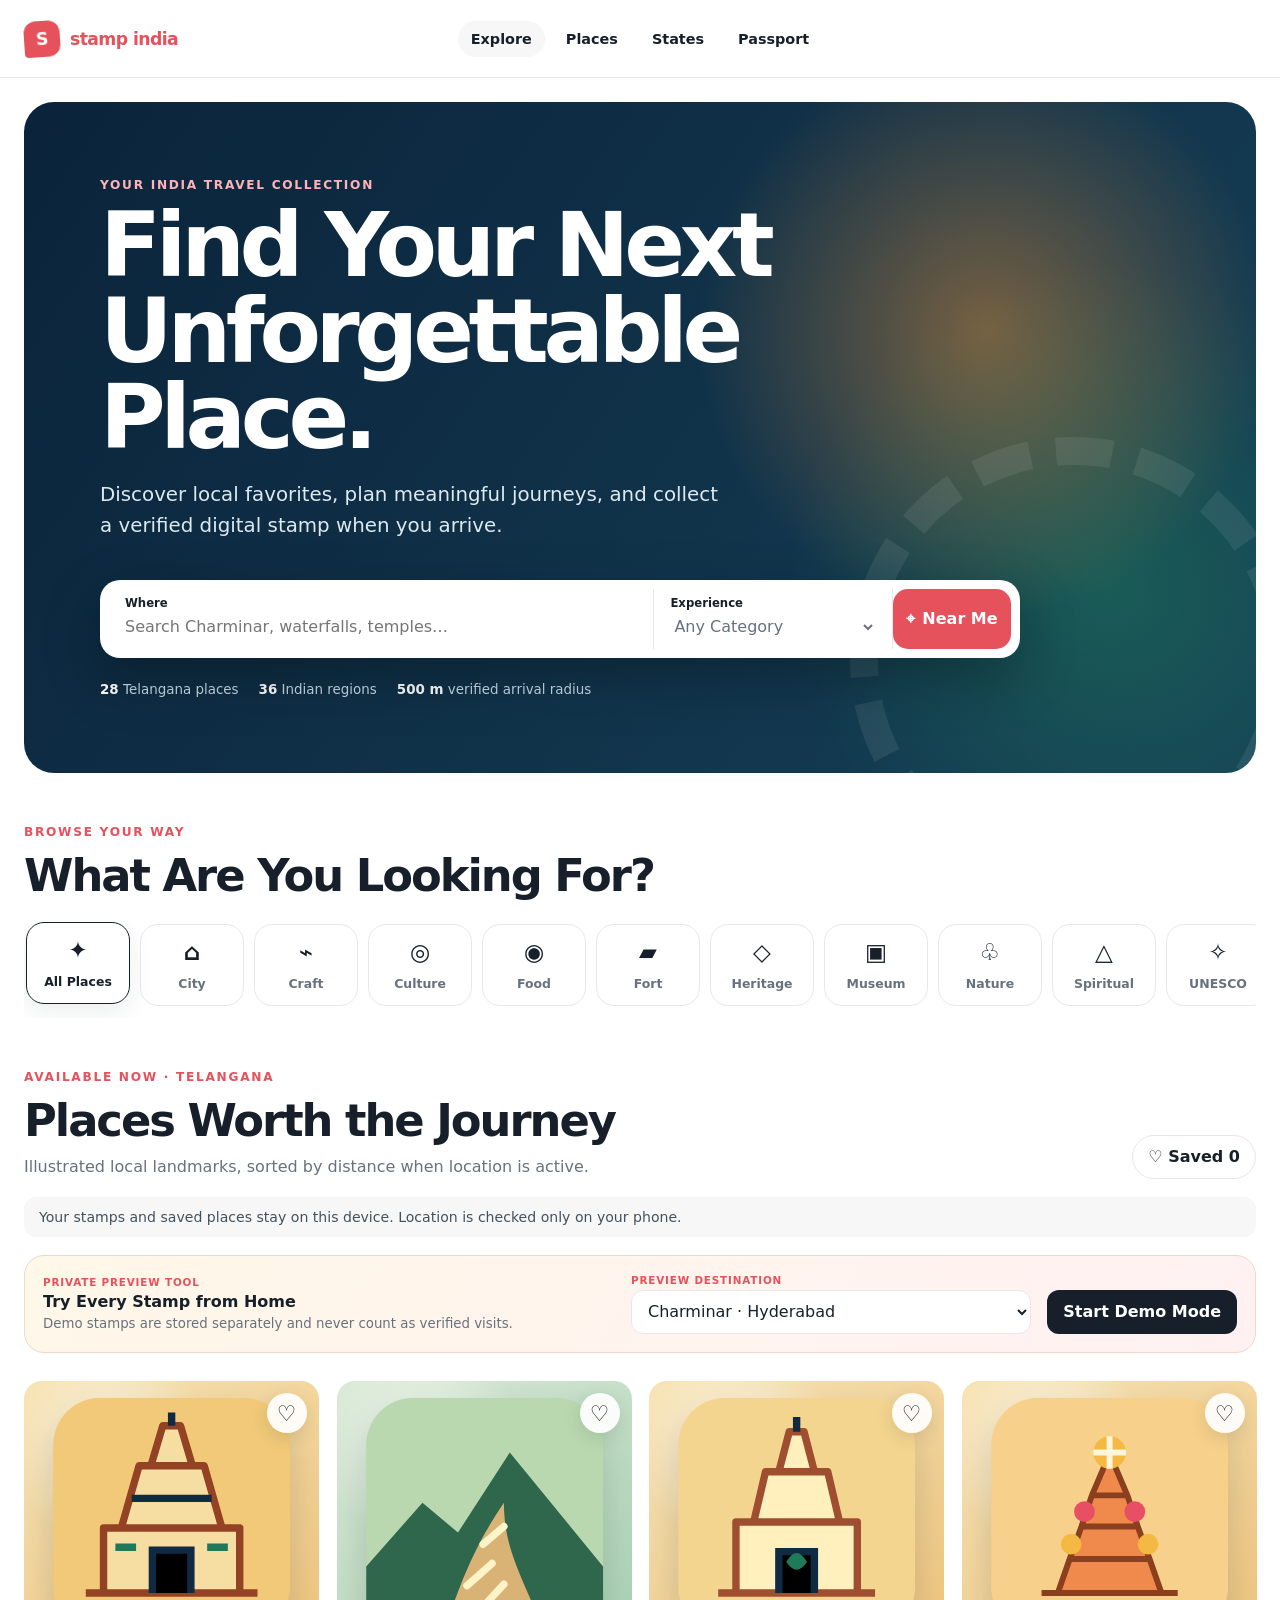
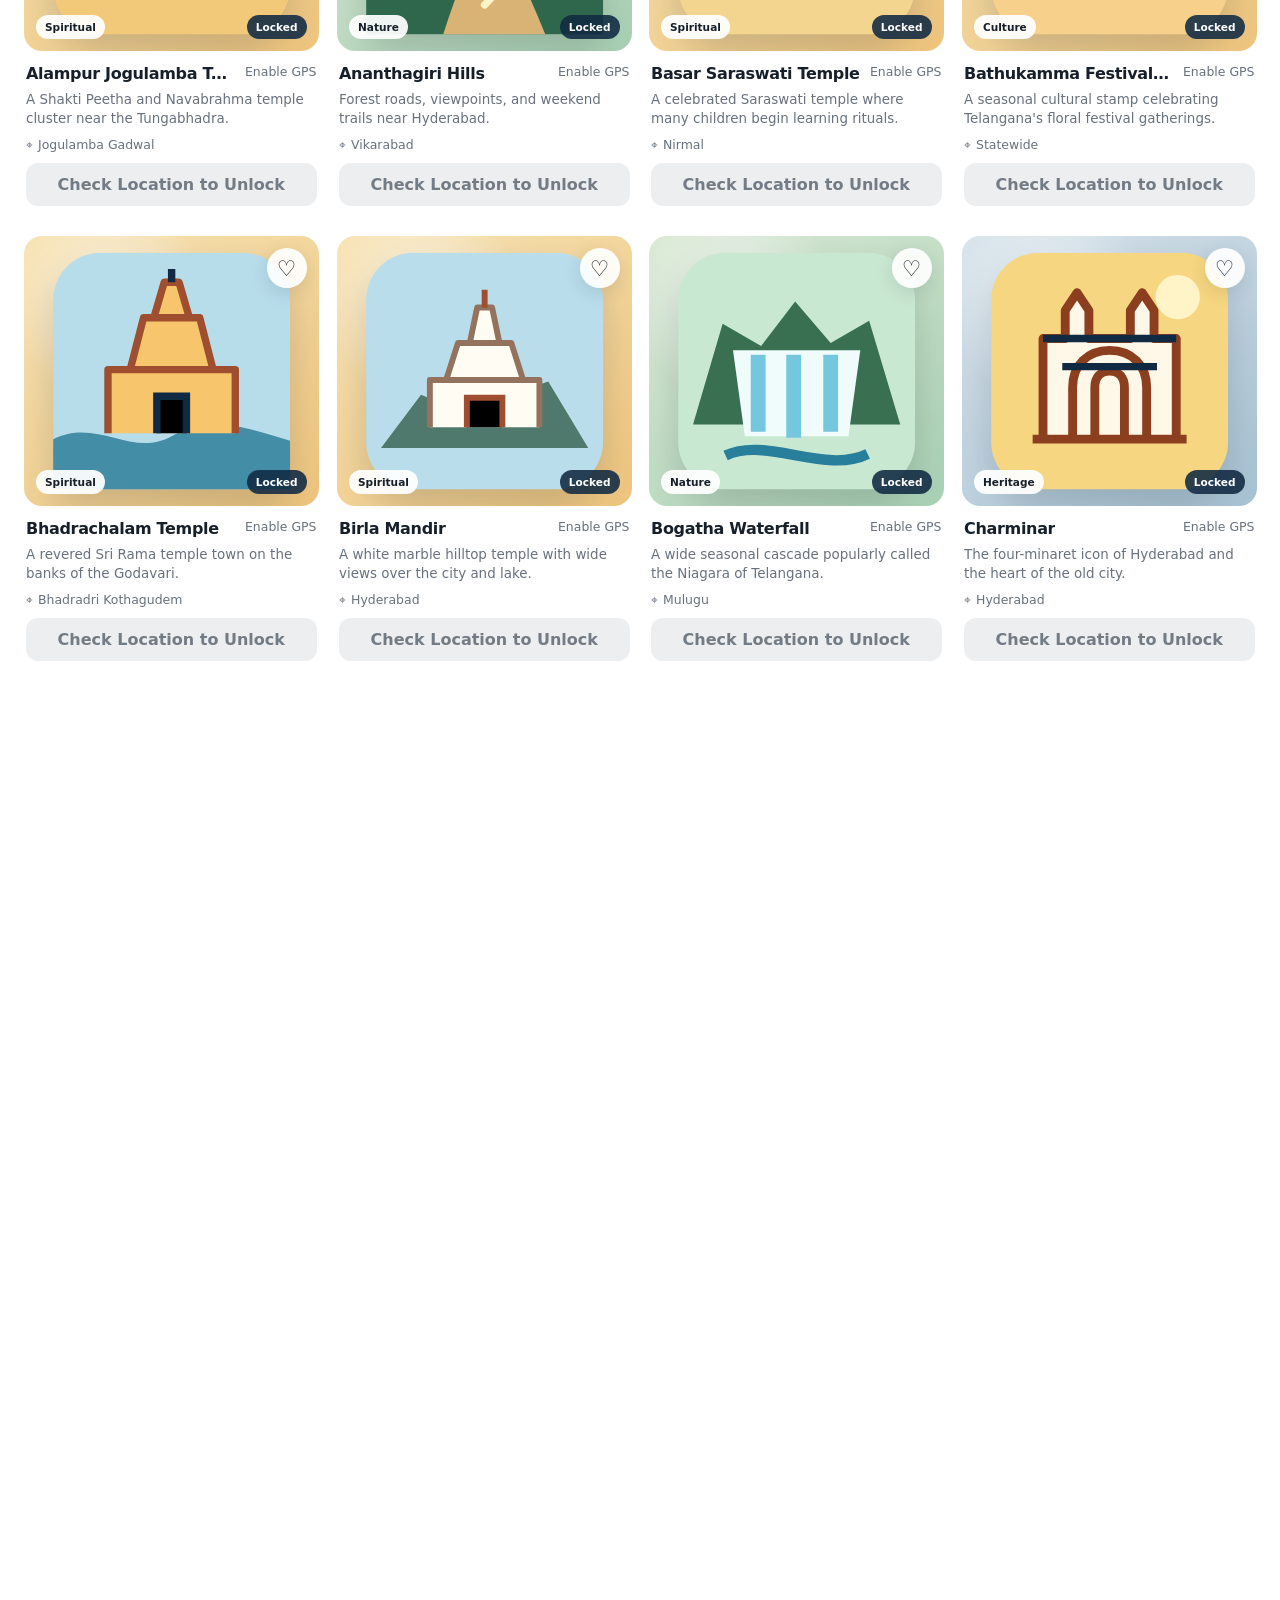
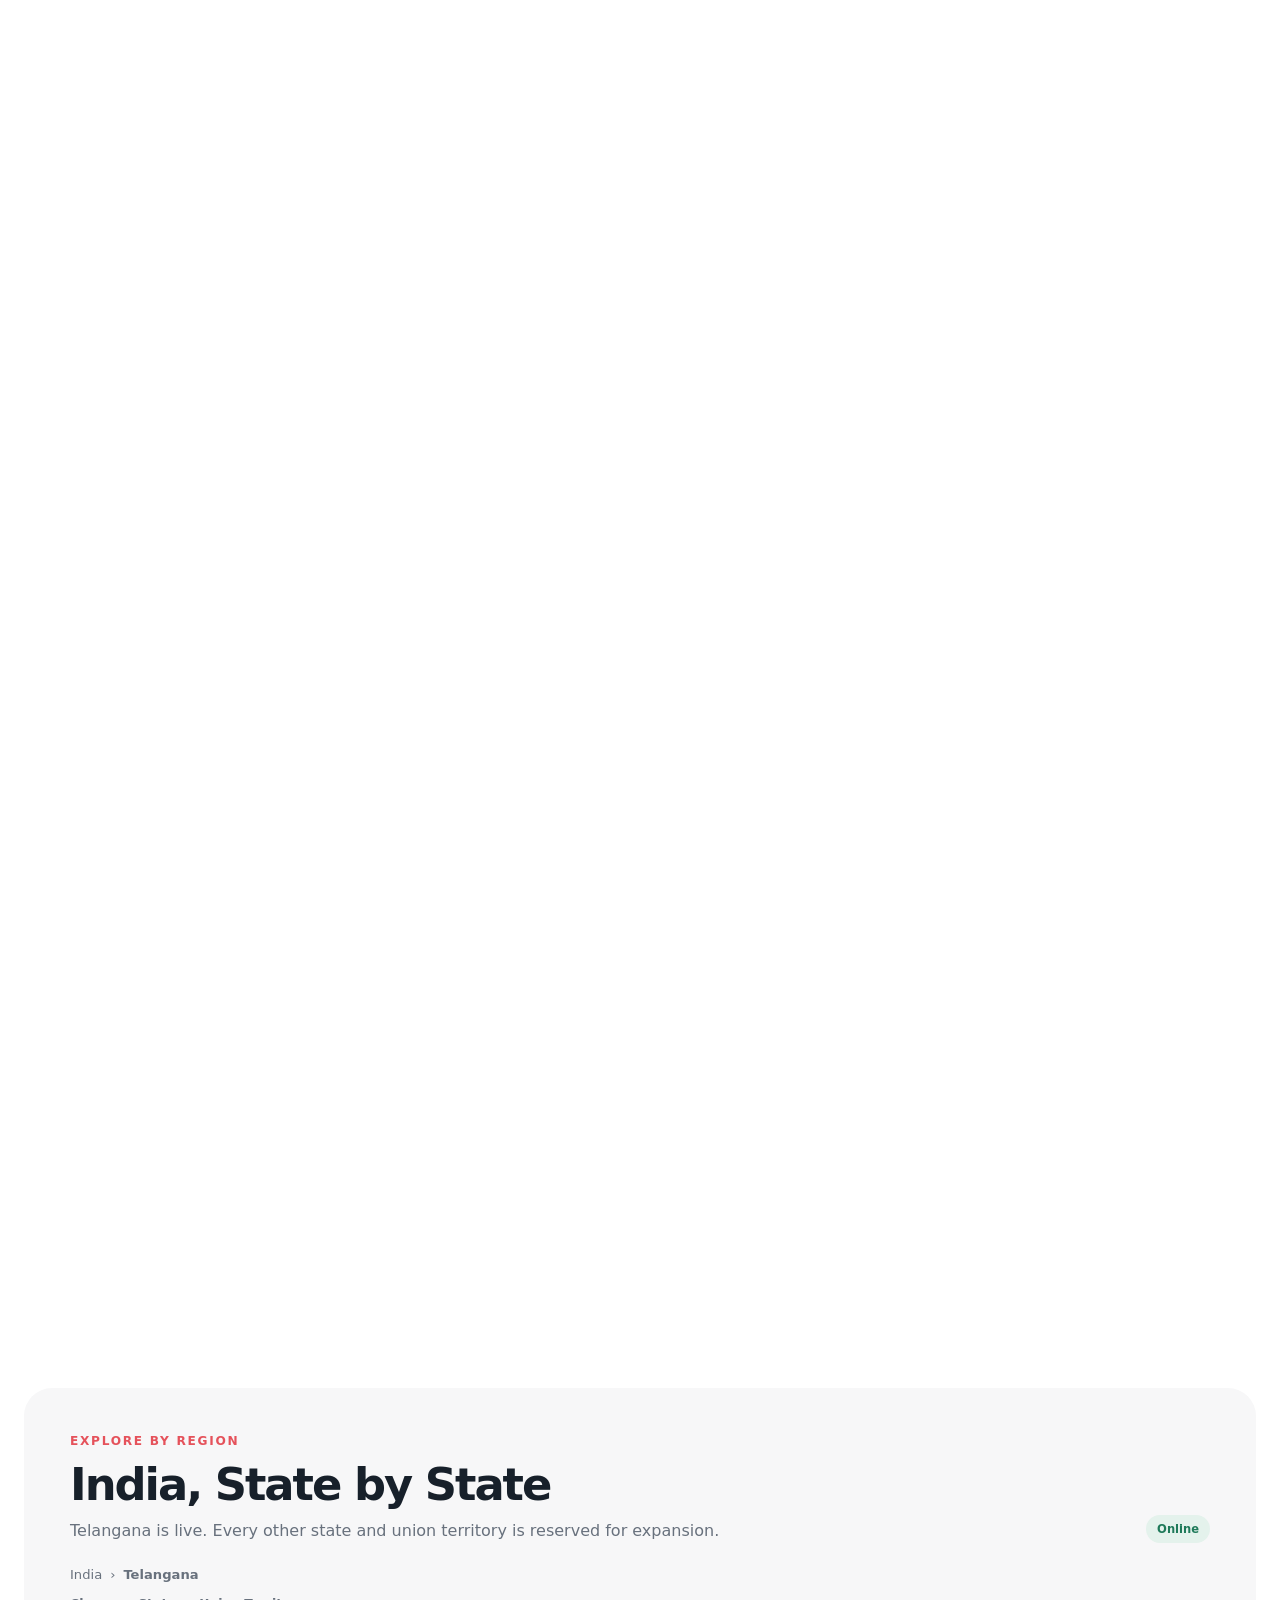
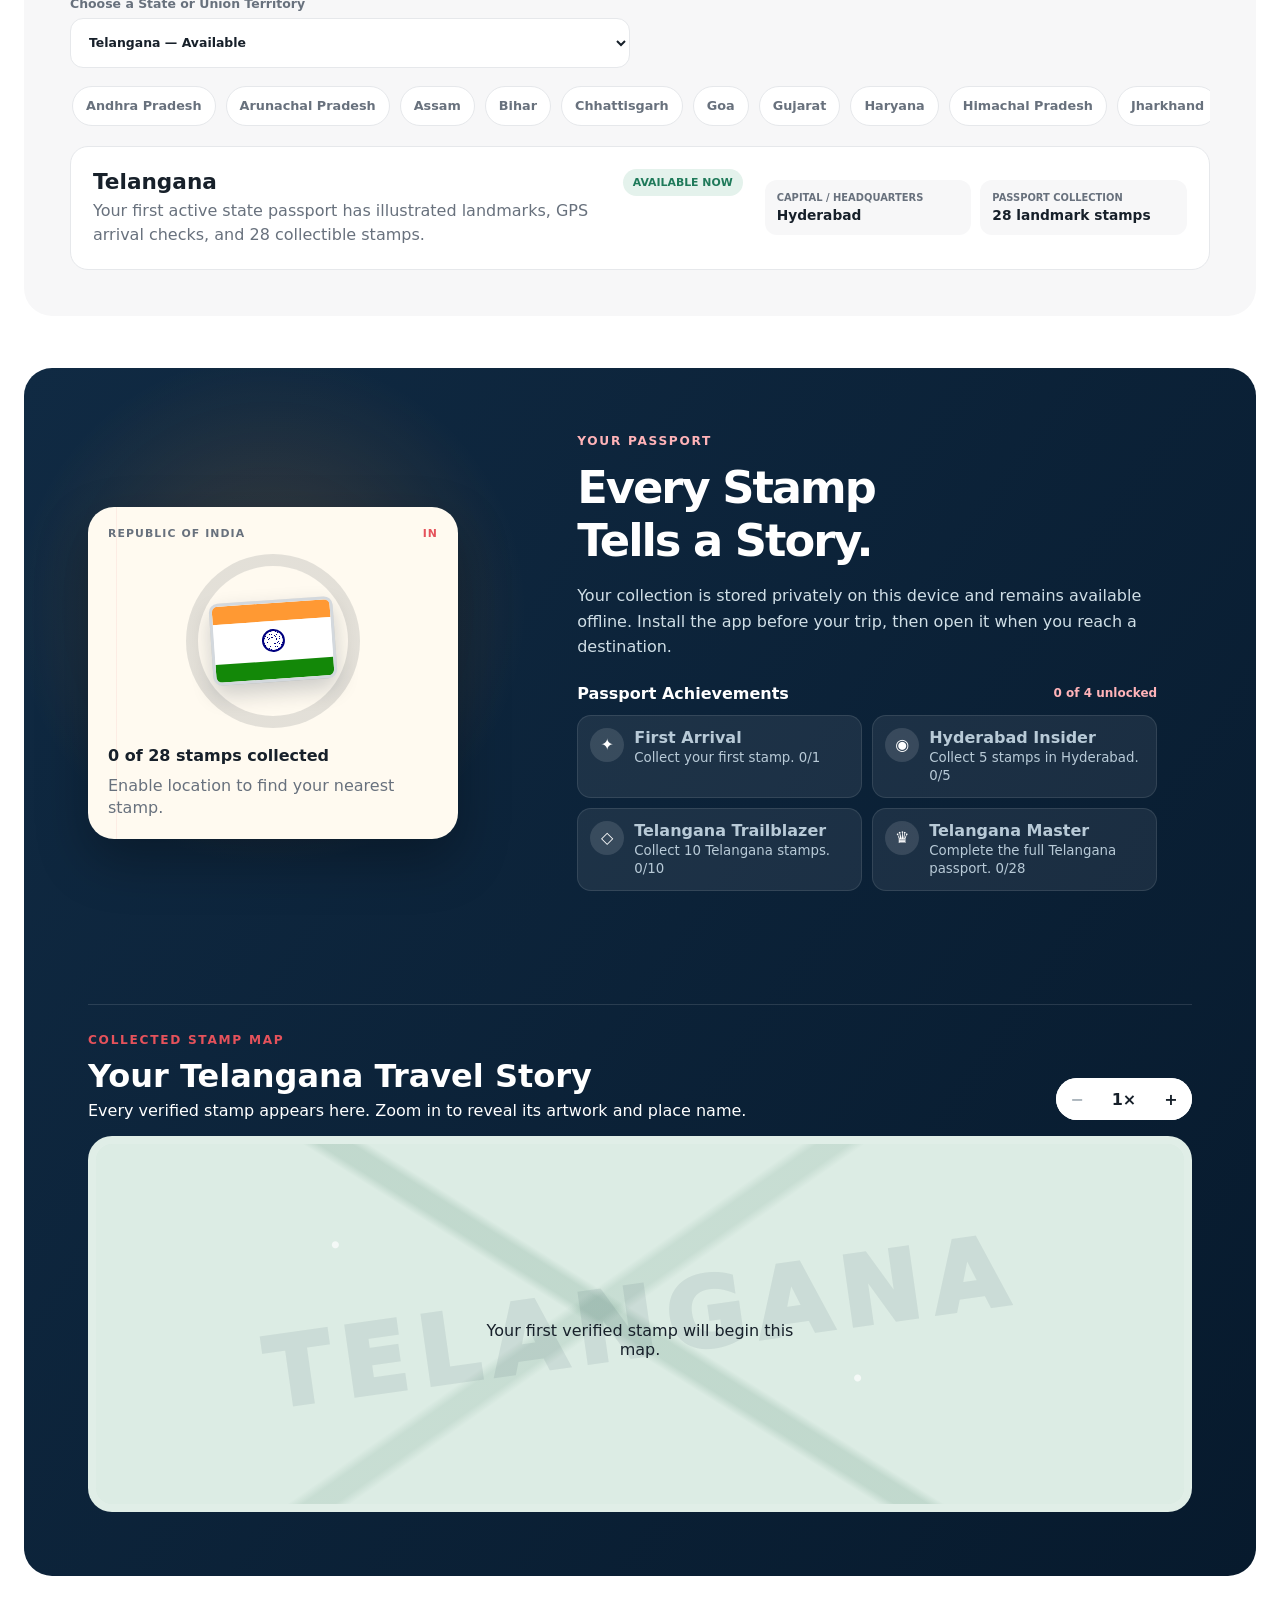
==== commit 463ea086: "Add dynamic Passport collections and demo map Introduce a modular catalog and feature configuration," ====
--- a/passport/index.html
+++ b/passport/index.html
@@ -106,6 +106,21 @@
           Your stamps and saved places stay on this device. Location is checked only on your phone.
         </p>
 
+        <section class="demo-panel" id="demoPanel" aria-labelledby="demo-title">
+          <div>
+            <span class="demo-panel__eyebrow">Private Preview Tool</span>
+            <strong id="demo-title">Try Every Stamp from Home</strong>
+            <small>Demo stamps are stored separately and never count as verified visits.</small>
+          </div>
+          <label for="demoLocationSelect">
+            <span>Preview Destination</span>
+            <select id="demoLocationSelect" name="demo-location" autocomplete="off"></select>
+          </label>
+          <button class="button button--demo" id="demoToggle" type="button" aria-pressed="false">
+            Start Demo Mode
+          </button>
+        </section>
+
         <section
           class="passport-grid"
           id="locationGrid"
@@ -167,10 +182,37 @@
             Your collection is stored privately on this device and remains available offline.
             Install the app before your trip, then open it when you reach a destination.
           </p>
+          <section class="achievements" aria-labelledby="achievements-title">
+            <div class="achievements__heading">
+              <h3 id="achievements-title">Passport Achievements</h3>
+              <span id="achievementCount">0 unlocked</span>
+            </div>
+            <div class="achievement-grid" id="achievementGrid"></div>
+          </section>
           <button class="button button--primary" id="mobileInstallButton" type="button" hidden>
             Install Stamp India
           </button>
         </div>
+
+        <section class="stamp-map" aria-labelledby="stamp-map-title">
+          <div class="stamp-map__heading">
+            <div>
+              <p class="section-kicker">Collected Stamp Map</p>
+              <h3 id="stamp-map-title">Your Telangana Travel Story</h3>
+              <p id="stampMapDescription">
+                Every verified stamp appears here. Zoom in to reveal its artwork and place name.
+              </p>
+            </div>
+            <div class="stamp-map__controls" aria-label="Map zoom controls">
+              <button id="zoomOutButton" type="button" aria-label="Zoom stamp map out">−</button>
+              <output id="zoomLevel" aria-live="polite">1×</output>
+              <button id="zoomInButton" type="button" aria-label="Zoom stamp map in">+</button>
+            </div>
+          </div>
+          <div class="stamp-map__viewport">
+            <div class="stamp-map__canvas" id="stampMapCanvas" data-zoom="1"></div>
+          </div>
+        </section>
       </section>
     </main>
 
--- a/passport/styles.css
+++ b/passport/styles.css
@@ -780,6 +780,67 @@
   display: none;
 }
 
+.demo-panel {
+  display: grid;
+  grid-template-columns: minmax(220px, 1fr) minmax(200px, 0.7fr) auto;
+  align-items: end;
+  gap: 16px;
+  margin-bottom: 28px;
+  padding: 18px;
+  background: linear-gradient(120deg, #fff7e8, #fff1f2);
+  border: 1px solid #f3d8c9;
+  border-radius: 20px;
+}
+
+.demo-panel.is-active {
+  background: linear-gradient(120deg, #fff0d5, #ffe3e6);
+  border-color: var(--accent);
+  box-shadow: 0 12px 35px rgba(229, 82, 91, 0.12);
+}
+
+.demo-panel > div,
+.demo-panel label {
+  display: grid;
+  gap: 4px;
+  min-width: 0;
+}
+
+.demo-panel__eyebrow,
+.demo-panel label span {
+  color: var(--accent);
+  font-size: 0.65rem;
+  font-weight: 850;
+  letter-spacing: 0.08em;
+  text-transform: uppercase;
+}
+
+.demo-panel small {
+  color: var(--muted);
+  line-height: 1.4;
+}
+
+.demo-panel select {
+  width: 100%;
+  min-width: 0;
+  max-width: 100%;
+  min-height: 44px;
+  padding: 0 12px;
+  color: var(--ink);
+  background: #fff;
+  border: 1px solid var(--line);
+  border-radius: 12px;
+}
+
+.button--demo {
+  min-height: 44px;
+  color: #fff;
+  background: var(--ink);
+}
+
+.demo-panel.is-active .button--demo {
+  background: var(--accent);
+}
+
 .passport-dashboard {
   display: grid;
   grid-template-columns: minmax(280px, 0.65fr) minmax(0, 1fr);
@@ -902,6 +963,231 @@
 .passport-dashboard__copy p {
   color: #cfdee6;
   line-height: 1.6;
+}
+
+.achievements {
+  margin: 24px 0;
+}
+
+.achievements__heading {
+  display: flex;
+  align-items: center;
+  justify-content: space-between;
+  gap: 12px;
+  margin-bottom: 12px;
+}
+
+.achievements__heading h3 {
+  margin: 0;
+  font-size: 1rem;
+}
+
+.achievements__heading span {
+  color: #ffb3b8;
+  font-size: 0.75rem;
+  font-weight: 800;
+}
+
+.achievement-grid {
+  display: grid;
+  grid-template-columns: repeat(2, minmax(0, 1fr));
+  gap: 10px;
+}
+
+.achievement {
+  display: grid;
+  grid-template-columns: auto minmax(0, 1fr);
+  gap: 10px;
+  padding: 12px;
+  color: #b8cad7;
+  background: rgba(255, 255, 255, 0.07);
+  border: 1px solid rgba(255, 255, 255, 0.1);
+  border-radius: 14px;
+}
+
+.achievement.is-unlocked {
+  color: #fff;
+  background: rgba(229, 82, 91, 0.18);
+  border-color: rgba(255, 179, 184, 0.45);
+}
+
+.achievement__icon {
+  display: grid;
+  place-items: center;
+  width: 34px;
+  height: 34px;
+  color: #fff;
+  background: rgba(255, 255, 255, 0.12);
+  border-radius: 50%;
+}
+
+.achievement.is-unlocked .achievement__icon {
+  background: var(--accent);
+}
+
+.achievement strong,
+.achievement small {
+  display: block;
+}
+
+.achievement small {
+  margin-top: 2px;
+  color: inherit;
+  line-height: 1.35;
+}
+
+.stamp-map {
+  grid-column: 1 / -1;
+  min-width: 0;
+  padding-top: 28px;
+  border-top: 1px solid rgba(255, 255, 255, 0.12);
+}
+
+.stamp-map__heading {
+  display: flex;
+  align-items: end;
+  justify-content: space-between;
+  gap: 20px;
+  margin-bottom: 16px;
+}
+
+.stamp-map__heading h3 {
+  margin: 2px 0 0;
+  font-size: clamp(1.35rem, 3vw, 2rem);
+}
+
+.stamp-map__heading p:last-child {
+  margin: 6px 0 0;
+}
+
+.stamp-map__controls {
+  display: grid;
+  grid-template-columns: 42px 52px 42px;
+  align-items: center;
+  flex: 0 0 auto;
+  overflow: hidden;
+  background: #fff;
+  border-radius: 999px;
+}
+
+.stamp-map__controls button,
+.stamp-map__controls output {
+  display: grid;
+  place-items: center;
+  min-height: 42px;
+  color: var(--ink);
+  background: #fff;
+  border: 0;
+  font-weight: 850;
+}
+
+.stamp-map__controls button:hover:not(:disabled) {
+  color: #fff;
+  background: var(--accent);
+}
+
+.stamp-map__controls button:disabled {
+  color: #a9b3bb;
+}
+
+.stamp-map__viewport {
+  width: 100%;
+  overflow: auto;
+  overscroll-behavior: contain;
+  background: #dcece4;
+  border: 8px solid rgba(255, 255, 255, 0.12);
+  border-radius: 24px;
+}
+
+.stamp-map__canvas {
+  position: relative;
+  width: 100%;
+  min-width: 100%;
+  min-height: 360px;
+  overflow: hidden;
+  background:
+    radial-gradient(circle at 22% 28%, rgba(255, 255, 255, 0.7) 0 3px, transparent 4px),
+    radial-gradient(circle at 70% 65%, rgba(255, 255, 255, 0.7) 0 3px, transparent 4px),
+    linear-gradient(32deg, transparent 0 47%, rgba(53, 117, 88, 0.16) 48% 50%, transparent 51%),
+    linear-gradient(145deg, transparent 0 44%, rgba(53, 117, 88, 0.12) 45% 47%, transparent 48%),
+    #dcece4;
+  transition: width 180ms ease, min-height 180ms ease;
+}
+
+.stamp-map__canvas::before {
+  content: "TELANGANA";
+  position: absolute;
+  top: 50%;
+  left: 50%;
+  color: rgba(16, 42, 67, 0.08);
+  font-size: clamp(2rem, 8vw, 6rem);
+  font-weight: 950;
+  letter-spacing: 0.12em;
+  transform: translate(-50%, -50%) rotate(-8deg);
+}
+
+.stamp-map__canvas[data-zoom="2"] {
+  width: 145%;
+  min-height: 470px;
+}
+
+.stamp-map__canvas[data-zoom="3"] {
+  width: 190%;
+  min-height: 580px;
+}
+
+.stamp-map__pin {
+  position: absolute;
+  display: grid;
+  grid-template-columns: auto minmax(0, 1fr);
+  align-items: center;
+  gap: 8px;
+  padding: 5px;
+  color: var(--ink);
+  background: #fff;
+  border: 2px solid var(--accent);
+  border-radius: 999px;
+  box-shadow: 0 8px 24px rgba(16, 42, 67, 0.2);
+  transform: translate(-50%, -50%);
+  transform-origin: center;
+}
+
+.stamp-map__pin svg {
+  width: 34px;
+  height: 34px;
+  border-radius: 50%;
+}
+
+.stamp-map__pin span {
+  display: none;
+  max-width: 150px;
+  padding-right: 8px;
+  overflow: hidden;
+  text-overflow: ellipsis;
+  white-space: nowrap;
+  font-size: 0.72rem;
+  font-weight: 800;
+}
+
+.stamp-map__canvas[data-zoom="2"] .stamp-map__pin span,
+.stamp-map__canvas[data-zoom="3"] .stamp-map__pin span,
+.stamp-map__pin.is-selected span {
+  display: block;
+}
+
+.stamp-map__canvas[data-zoom="3"] .stamp-map__pin svg {
+  width: 48px;
+  height: 48px;
+}
+
+.stamp-map__empty {
+  position: absolute;
+  top: 50%;
+  left: 50%;
+  width: min(320px, 80%);
+  color: var(--ink);
+  text-align: center;
+  transform: translate(-50%, -50%);
 }
 
 .arrival-prompt {
@@ -995,6 +1281,9 @@
 .category-chip:focus-visible,
 .region-chip:focus-visible,
 .state-picker select:focus-visible,
+.demo-panel select:focus-visible,
+.stamp-map__controls button:focus-visible,
+.stamp-map__pin:focus-visible,
 .arrival-prompt__close:focus-visible,
 .skip-link:focus-visible {
   outline: 3px solid rgba(229, 82, 91, 0.48);
@@ -1049,6 +1338,18 @@
   .state-overview,
   .passport-dashboard {
     grid-template-columns: 1fr;
+  }
+
+  .demo-panel {
+    grid-template-columns: 1fr 1fr;
+  }
+
+  .demo-panel > div {
+    grid-column: 1 / -1;
+  }
+
+  .stamp-map__heading {
+    align-items: start;
   }
 
   .mobile-nav {
@@ -1145,6 +1446,19 @@
     margin: 0 auto;
   }
 
+  .demo-panel,
+  .achievement-grid {
+    grid-template-columns: 1fr;
+  }
+
+  .demo-panel > div {
+    grid-column: auto;
+  }
+
+  .stamp-map__heading {
+    display: grid;
+  }
+
   .arrival-prompt {
     grid-template-columns: auto minmax(0, 1fr);
   }
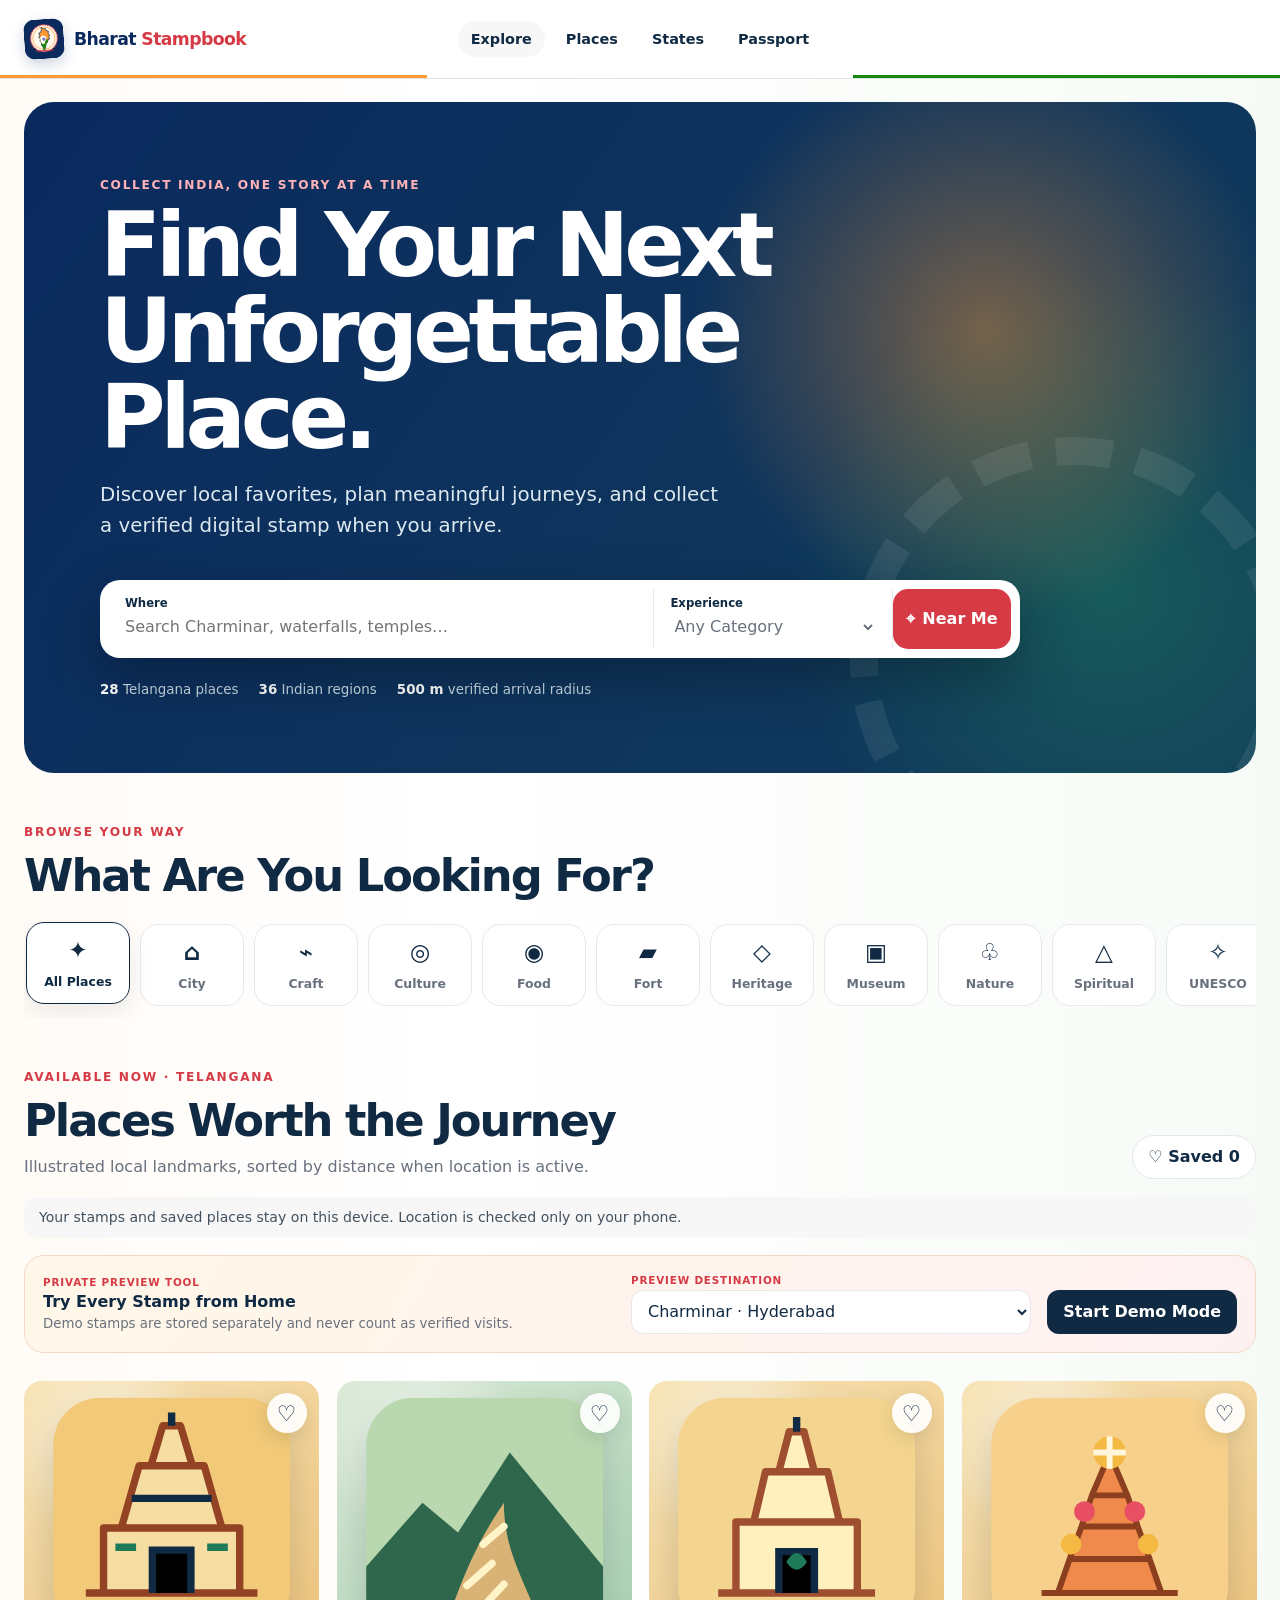
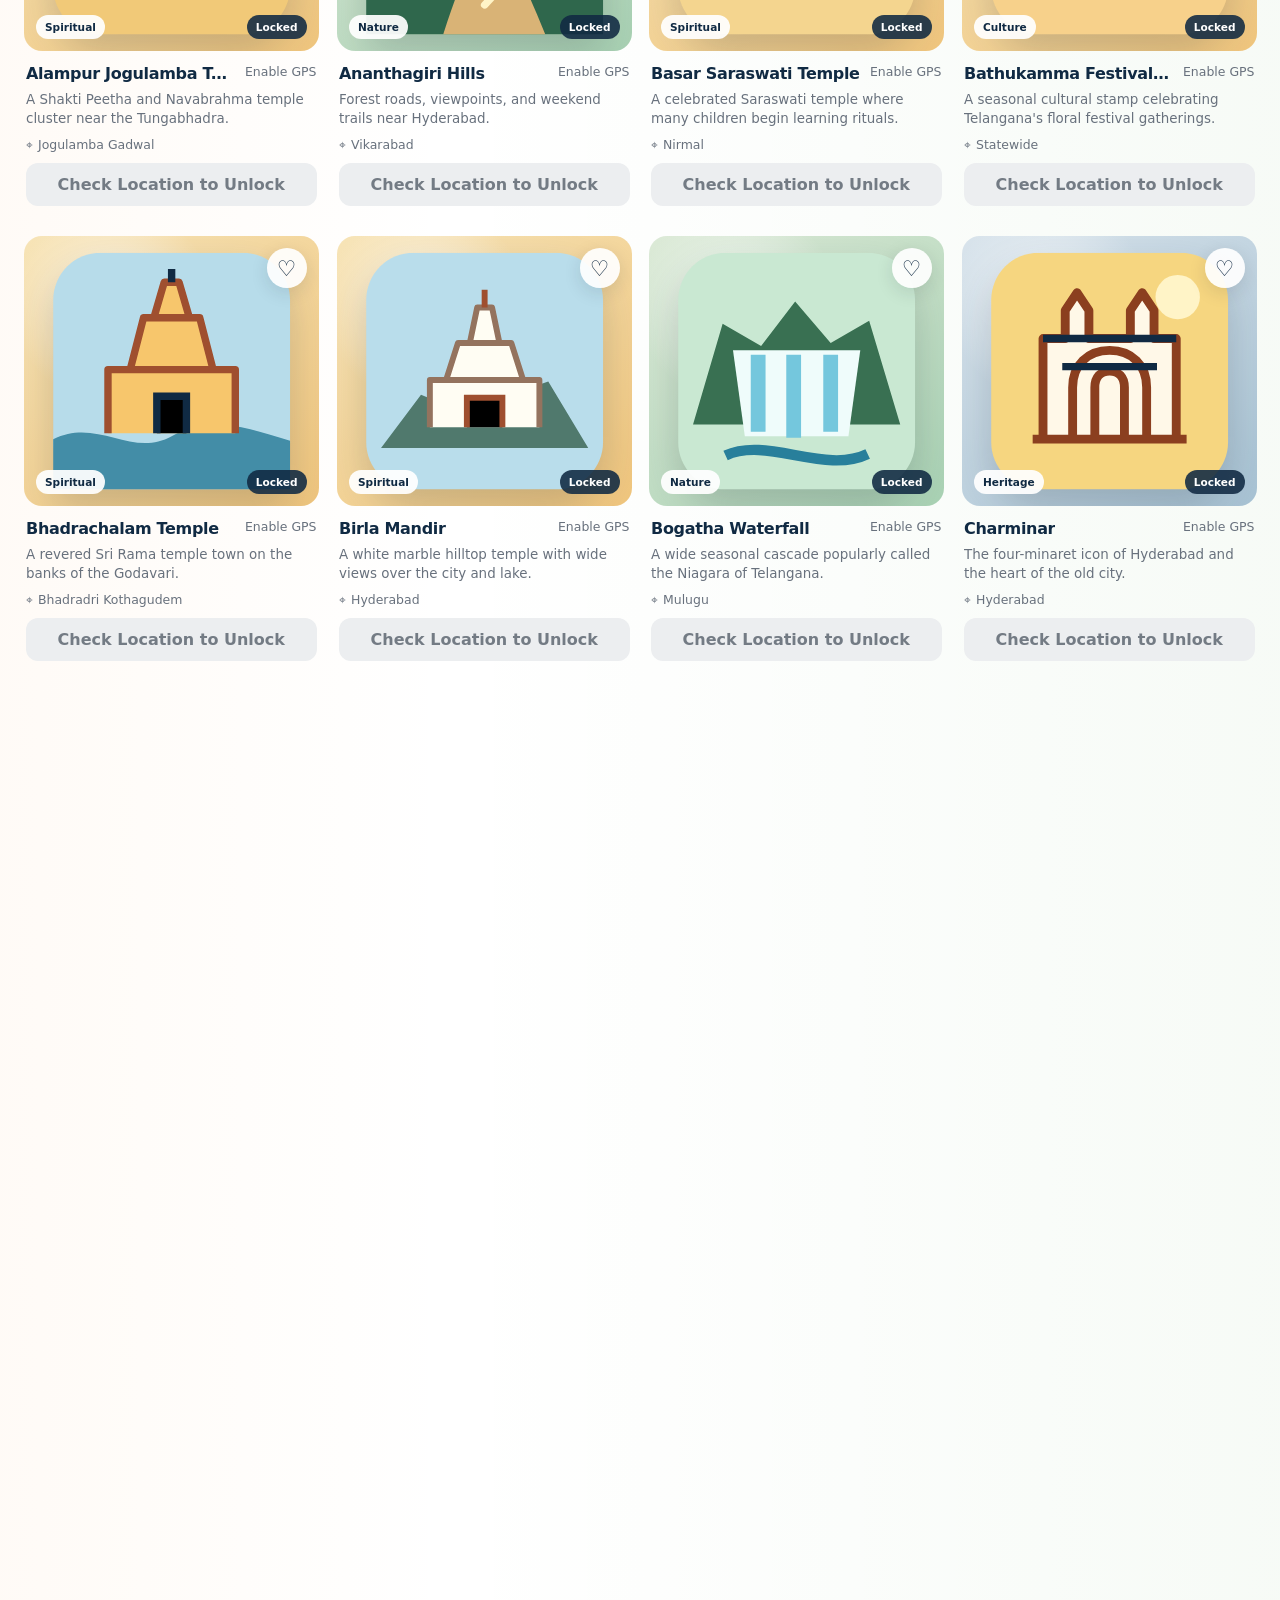
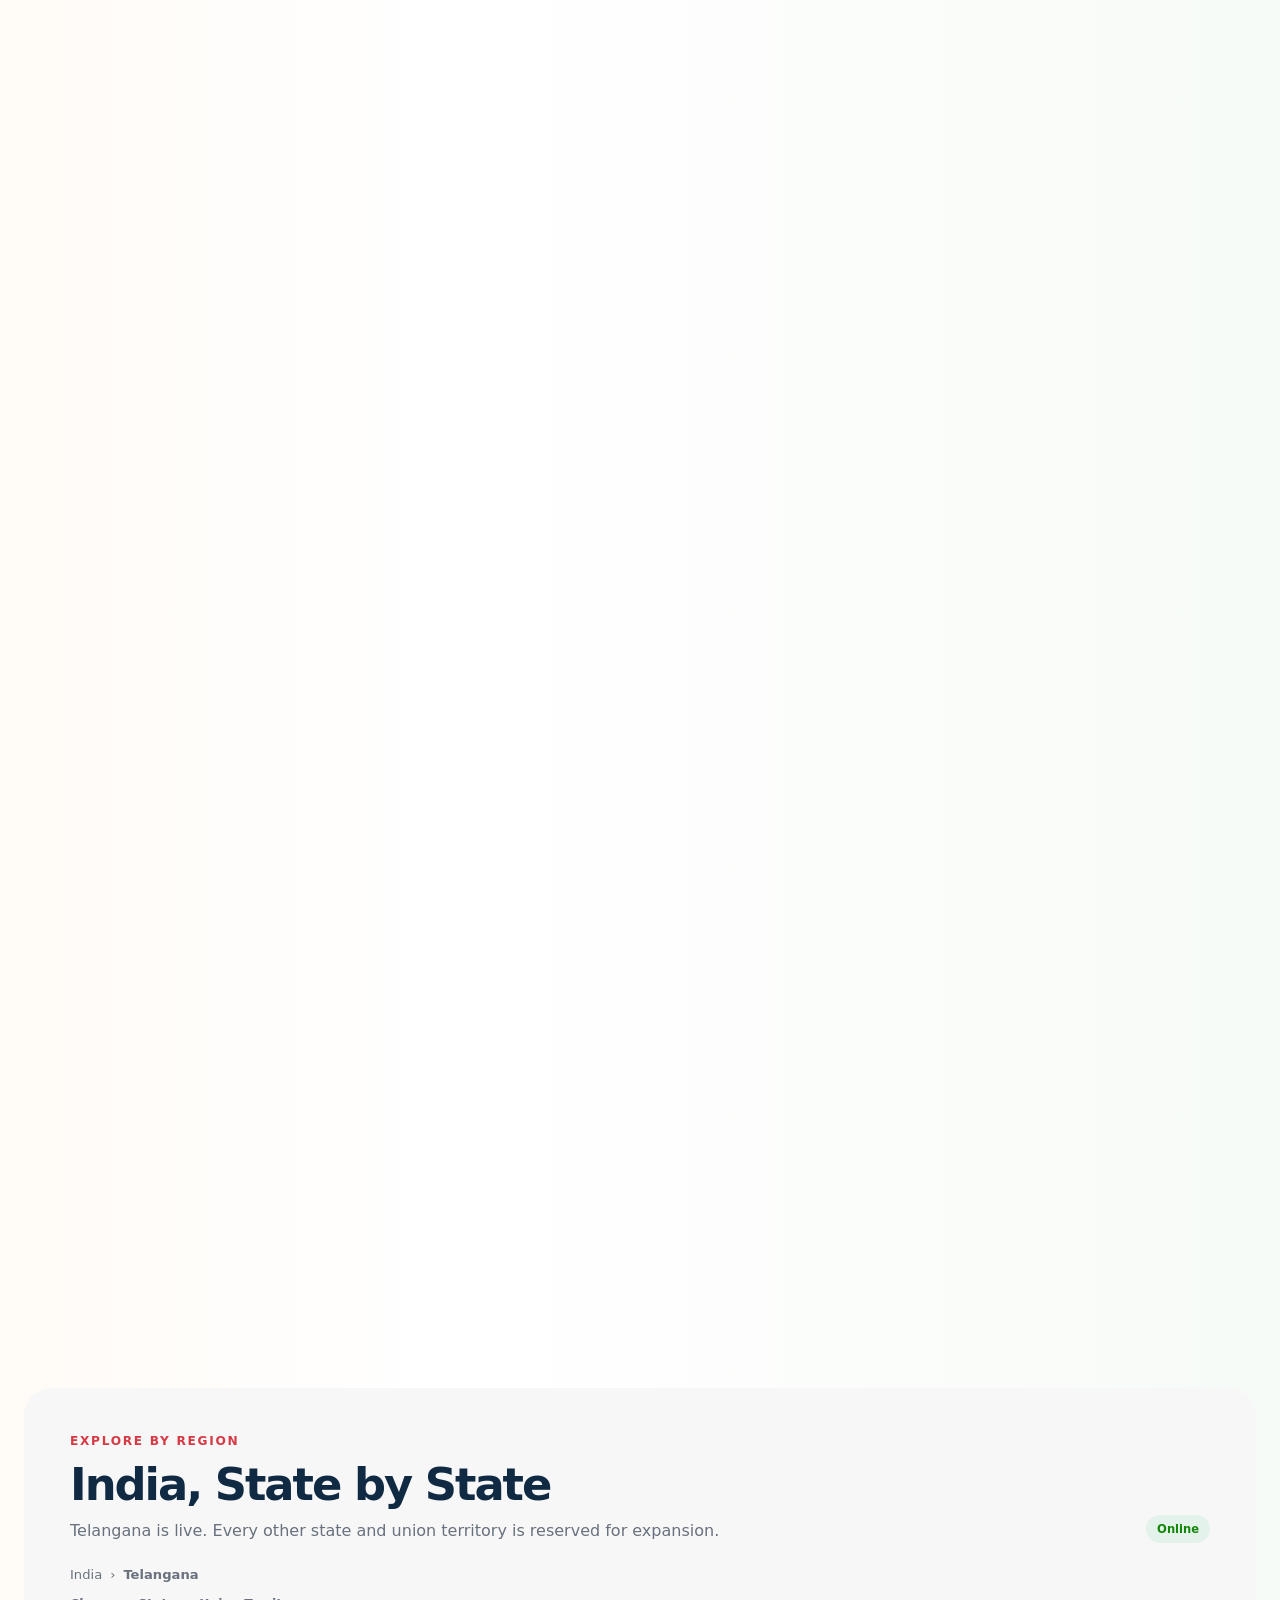
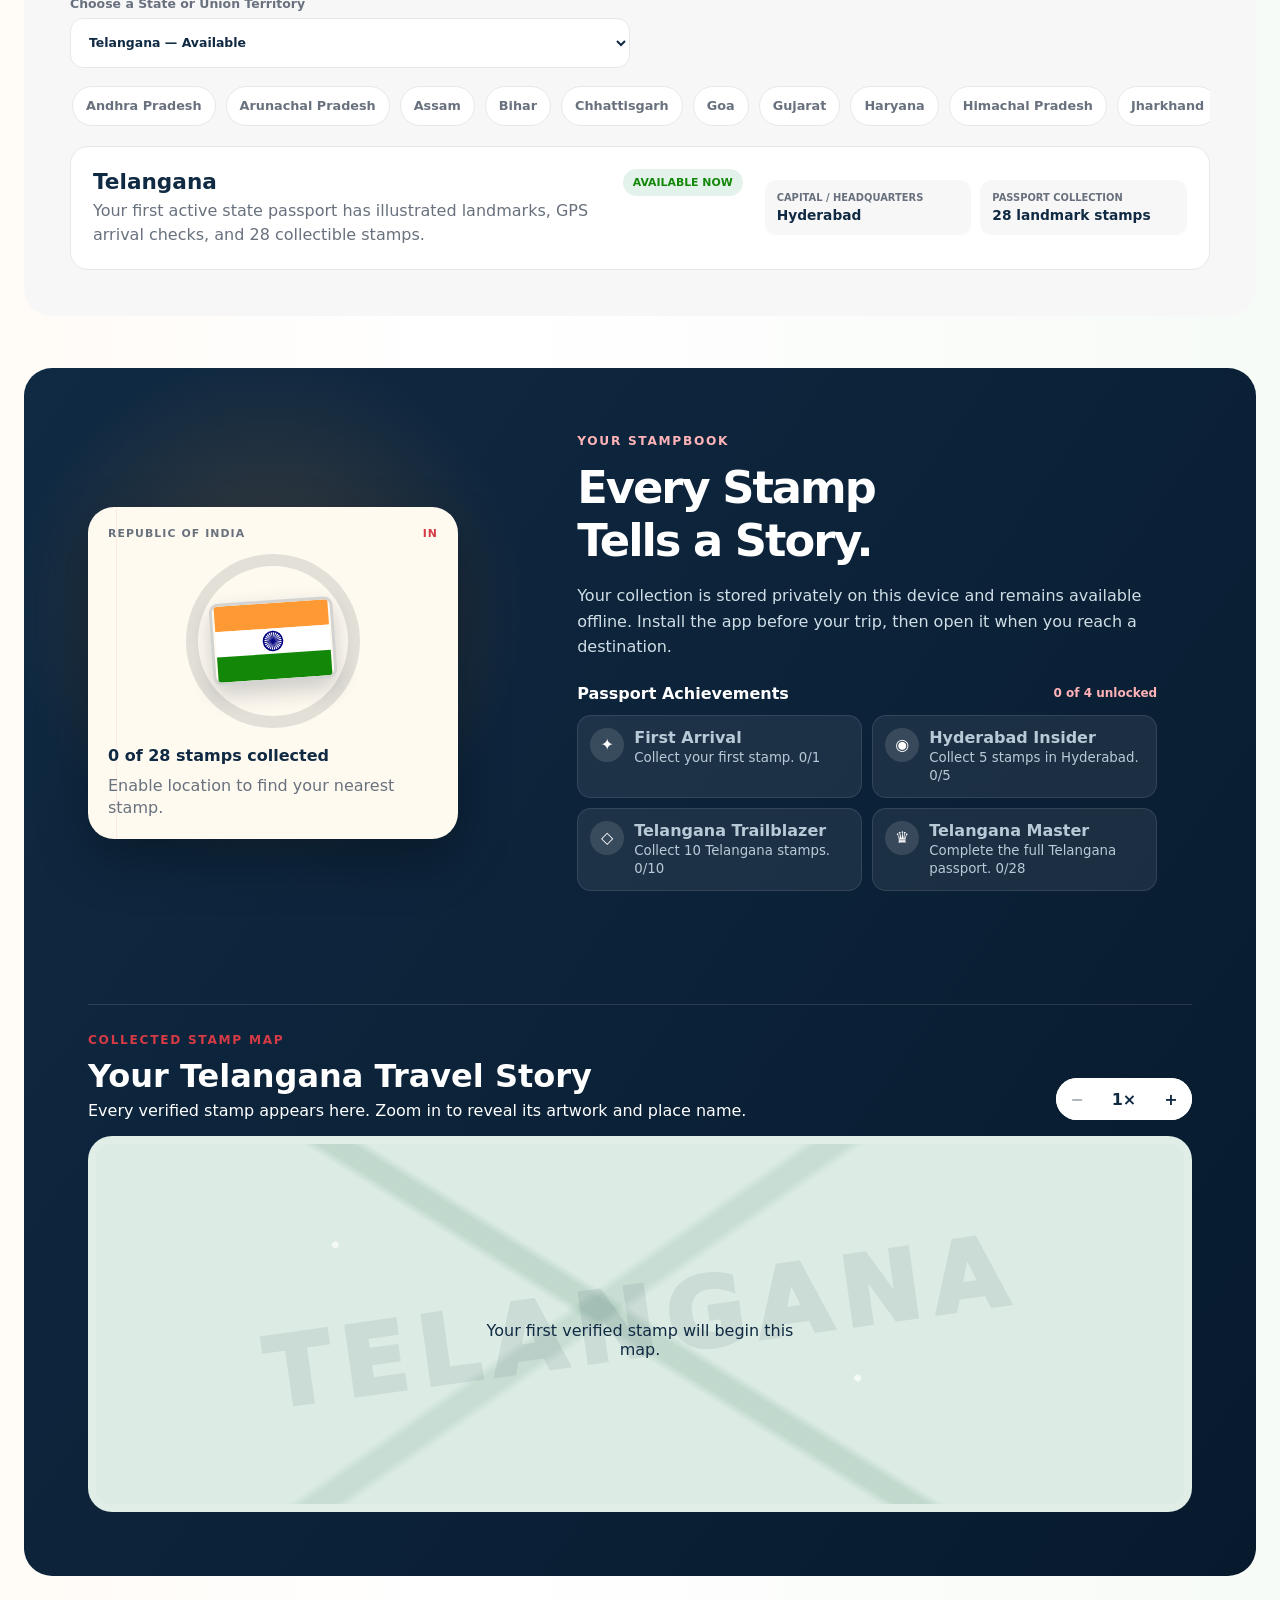
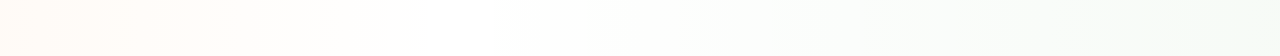
==== commit 86293080: "Rebrand Passport as Bharat Stampbook Introduce a playful India-map stamp logo, a navy-red-saffron vi" ====
--- a/passport/index.html
+++ b/passport/index.html
@@ -3,27 +3,27 @@
   <head>
     <meta charset="UTF-8" />
     <meta name="viewport" content="width=device-width, initial-scale=1.0" />
-    <meta name="theme-color" content="#ffffff" />
+    <meta name="theme-color" content="#0a2a5e" />
     <meta
       name="description"
       content="Discover remarkable places across India and collect verified digital stamps when you arrive."
     />
     <meta name="apple-mobile-web-app-capable" content="yes" />
     <meta name="apple-mobile-web-app-status-bar-style" content="default" />
-    <meta name="apple-mobile-web-app-title" content="Stamp India" />
+    <meta name="apple-mobile-web-app-title" content="Bharat Stampbook" />
     <link rel="manifest" href="manifest.webmanifest" />
     <link rel="icon" href="icon.svg" type="image/svg+xml" />
     <link rel="apple-touch-icon" href="icon.svg" />
     <link rel="stylesheet" href="styles.css" />
-    <title>Stamp India · Discover & Collect</title>
+    <title>Bharat Stampbook · Discover & Collect</title>
   </head>
   <body>
     <a class="skip-link" href="#main-content">Skip to Explore</a>
 
     <header class="topbar">
-      <a class="brand" href="#explore" aria-label="Stamp India home">
-        <span class="brand__mark" aria-hidden="true">S</span>
-        <strong>stamp india</strong>
+      <a class="brand" href="#explore" aria-label="Bharat Stampbook home">
+        <img class="brand__mark" src="icon.svg" width="40" height="40" alt="" />
+        <strong>Bharat <span>Stampbook</span></strong>
       </a>
       <nav class="topbar__nav" aria-label="Primary navigation">
         <a class="is-active" href="#explore">Explore</a>
@@ -39,7 +39,7 @@
     <main class="app-shell" id="main-content">
       <section class="hero" id="explore" aria-labelledby="app-title">
         <div class="hero__copy">
-          <p class="hero__eyebrow">Your India Travel Collection</p>
+          <p class="hero__eyebrow">Collect India, One Story at a Time</p>
           <h1 id="app-title">Find Your Next Unforgettable Place.</h1>
           <p class="hero__text">
             Discover local favorites, plan meaningful journeys, and collect a verified digital
@@ -163,20 +163,35 @@
           </div>
           <div class="stamp-orbit">
             <div class="stamp-orbit__ring" id="progressRing"></div>
-            <div class="india-flag" role="img" aria-label="Flag of India">
-              <span class="india-flag__saffron" aria-hidden="true"></span>
-              <span class="india-flag__white" aria-hidden="true">
-                <span class="india-flag__chakra"></span>
-              </span>
-              <span class="india-flag__green" aria-hidden="true"></span>
-            </div>
+            <svg class="india-flag" viewBox="0 0 90 60" role="img" aria-label="Flag of India">
+              <title>Flag of India</title>
+              <rect width="90" height="20" fill="#ff9933" />
+              <rect y="20" width="90" height="20" fill="#fff" />
+              <rect y="40" width="90" height="20" fill="#138808" />
+              <circle cx="45" cy="30" r="7.5" fill="none" stroke="#000080" stroke-width="1.3" />
+              <g stroke="#000080" stroke-width="0.65">
+                <path id="chakra-spoke" d="M45 30v-7.5" />
+                <use href="#chakra-spoke" transform="rotate(15 45 30)" /><use href="#chakra-spoke" transform="rotate(30 45 30)" />
+                <use href="#chakra-spoke" transform="rotate(45 45 30)" /><use href="#chakra-spoke" transform="rotate(60 45 30)" />
+                <use href="#chakra-spoke" transform="rotate(75 45 30)" /><use href="#chakra-spoke" transform="rotate(90 45 30)" />
+                <use href="#chakra-spoke" transform="rotate(105 45 30)" /><use href="#chakra-spoke" transform="rotate(120 45 30)" />
+                <use href="#chakra-spoke" transform="rotate(135 45 30)" /><use href="#chakra-spoke" transform="rotate(150 45 30)" />
+                <use href="#chakra-spoke" transform="rotate(165 45 30)" /><use href="#chakra-spoke" transform="rotate(180 45 30)" />
+                <use href="#chakra-spoke" transform="rotate(195 45 30)" /><use href="#chakra-spoke" transform="rotate(210 45 30)" />
+                <use href="#chakra-spoke" transform="rotate(225 45 30)" /><use href="#chakra-spoke" transform="rotate(240 45 30)" />
+                <use href="#chakra-spoke" transform="rotate(255 45 30)" /><use href="#chakra-spoke" transform="rotate(270 45 30)" />
+                <use href="#chakra-spoke" transform="rotate(285 45 30)" /><use href="#chakra-spoke" transform="rotate(300 45 30)" />
+                <use href="#chakra-spoke" transform="rotate(315 45 30)" /><use href="#chakra-spoke" transform="rotate(330 45 30)" />
+                <use href="#chakra-spoke" transform="rotate(345 45 30)" />
+              </g>
+            </svg>
           </div>
           <strong id="progressText">0 of 0 stamps collected</strong>
           <span id="nearestText">Allow location to prepare your nearest stamp.</span>
         </div>
 
         <div class="passport-dashboard__copy">
-          <p class="section-kicker">Your Passport</p>
+          <p class="section-kicker">Your Stampbook</p>
           <h2 id="passport-title">Every Stamp Tells a Story.</h2>
           <p>
             Your collection is stored privately on this device and remains available offline.
@@ -190,7 +205,7 @@
             <div class="achievement-grid" id="achievementGrid"></div>
           </section>
           <button class="button button--primary" id="mobileInstallButton" type="button" hidden>
-            Install Stamp India
+            Install Bharat Stampbook
           </button>
         </div>
 
--- a/passport/styles.css
+++ b/passport/styles.css
@@ -1,14 +1,14 @@
 :root {
   color-scheme: light;
-  --accent: #e5525b;
-  --accent-dark: #c83f49;
-  --ink: #17202a;
+  --accent: #d53a45;
+  --accent-dark: #b62431;
+  --ink: #102a43;
   --muted: #68717d;
   --line: #e6e8eb;
   --surface: #ffffff;
   --soft: #f7f7f8;
-  --navy: #102a43;
-  --green: #1f7a5a;
+  --navy: #0a2a5e;
+  --green: #138808;
   --saffron: #ff9933;
   --shadow: 0 14px 40px rgba(23, 32, 42, 0.11);
   font-family:
@@ -29,7 +29,10 @@
   overflow-x: hidden;
   color: var(--ink);
   background: var(--surface);
-  -webkit-tap-highlight-color: rgba(229, 82, 91, 0.18);
+  background:
+    linear-gradient(90deg, rgba(255, 153, 51, 0.045), transparent 35%, rgba(19, 136, 8, 0.035)),
+    var(--surface);
+  -webkit-tap-highlight-color: rgba(213, 58, 69, 0.18);
 }
 
 button,
@@ -93,8 +96,19 @@
   padding: max(12px, env(safe-area-inset-top)) max(24px, env(safe-area-inset-right))
     12px max(24px, env(safe-area-inset-left));
   background: rgba(255, 255, 255, 0.94);
-  border-bottom: 1px solid var(--line);
+  border-bottom: 0;
   backdrop-filter: blur(18px);
+}
+
+.topbar::after {
+  content: "";
+  position: absolute;
+  right: 0;
+  bottom: 0;
+  left: 0;
+  height: 3px;
+  background: linear-gradient(90deg, var(--saffron) 0 33.333%, #fff 33.333% 66.666%, var(--green) 66.666%);
+  box-shadow: 0 1px 0 rgba(10, 42, 94, 0.12);
 }
 
 .brand {
@@ -102,21 +116,21 @@
   align-items: center;
   gap: 10px;
   width: fit-content;
-  color: var(--accent);
+  color: var(--navy);
   font-size: 1.08rem;
   letter-spacing: -0.035em;
 }
 
 .brand__mark {
-  display: grid;
-  place-items: center;
-  width: 36px;
-  height: 36px;
-  color: #fff;
-  background: var(--accent);
-  border-radius: 12px 12px 12px 4px;
-  font-weight: 900;
+  width: 40px;
+  height: 40px;
+  border-radius: 11px;
+  box-shadow: 0 5px 14px rgba(10, 42, 94, 0.2);
   transform: rotate(-4deg);
+}
+
+.brand strong span {
+  color: var(--accent);
 }
 
 .topbar__nav {
@@ -163,7 +177,7 @@
   background:
     radial-gradient(circle at 78% 34%, rgba(255, 153, 51, 0.42), transparent 18rem),
     radial-gradient(circle at 88% 72%, rgba(31, 122, 90, 0.52), transparent 20rem),
-    linear-gradient(125deg, rgba(10, 35, 58, 0.98), rgba(22, 66, 89, 0.9)),
+    linear-gradient(125deg, rgba(10, 42, 94, 0.99), rgba(18, 62, 91, 0.92)),
     var(--navy);
   border-radius: 30px;
   position: relative;
@@ -795,7 +809,7 @@
 .demo-panel.is-active {
   background: linear-gradient(120deg, #fff0d5, #ffe3e6);
   border-color: var(--accent);
-  box-shadow: 0 12px 35px rgba(229, 82, 91, 0.12);
+  box-shadow: 0 12px 35px rgba(213, 58, 69, 0.12);
 }
 
 .demo-panel > div,
@@ -861,7 +875,7 @@
   padding: 20px;
   color: var(--ink);
   background:
-    linear-gradient(90deg, transparent 0 28px, rgba(229, 82, 91, 0.08) 28px 29px, transparent 29px),
+    linear-gradient(90deg, transparent 0 28px, rgba(213, 58, 69, 0.08) 28px 29px, transparent 29px),
     #fffaf0;
   border-radius: 26px;
   box-shadow: 0 22px 52px rgba(0, 0, 0, 0.28);
@@ -914,42 +928,13 @@
 .india-flag {
   position: relative;
   z-index: 1;
-  display: grid;
   width: 124px;
   height: 82px;
   overflow: hidden;
-  background: #fff;
   border: 3px solid rgba(16, 42, 67, 0.18);
   border-radius: 9px;
   box-shadow: 0 10px 22px rgba(7, 26, 45, 0.2);
   transform: rotate(-4deg);
-}
-
-.india-flag > span {
-  display: grid;
-  place-items: center;
-}
-
-.india-flag__saffron {
-  background: #ff9933;
-}
-
-.india-flag__white {
-  background: #fff;
-}
-
-.india-flag__green {
-  background: #138808;
-}
-
-.india-flag__chakra {
-  width: 23px;
-  height: 23px;
-  background:
-    radial-gradient(circle, #fff 0 18%, transparent 19%),
-    repeating-conic-gradient(#000080 0 2deg, transparent 2deg 15deg);
-  border: 2px solid #000080;
-  border-radius: 50%;
 }
 
 .passport-dashboard__copy {
@@ -1007,7 +992,7 @@
 
 .achievement.is-unlocked {
   color: #fff;
-  background: rgba(229, 82, 91, 0.18);
+  background: rgba(213, 58, 69, 0.18);
   border-color: rgba(255, 179, 184, 0.45);
 }
 
@@ -1286,7 +1271,7 @@
 .stamp-map__pin:focus-visible,
 .arrival-prompt__close:focus-visible,
 .skip-link:focus-visible {
-  outline: 3px solid rgba(229, 82, 91, 0.48);
+  outline: 3px solid rgba(213, 58, 69, 0.48);
   outline-offset: 3px;
 }
 
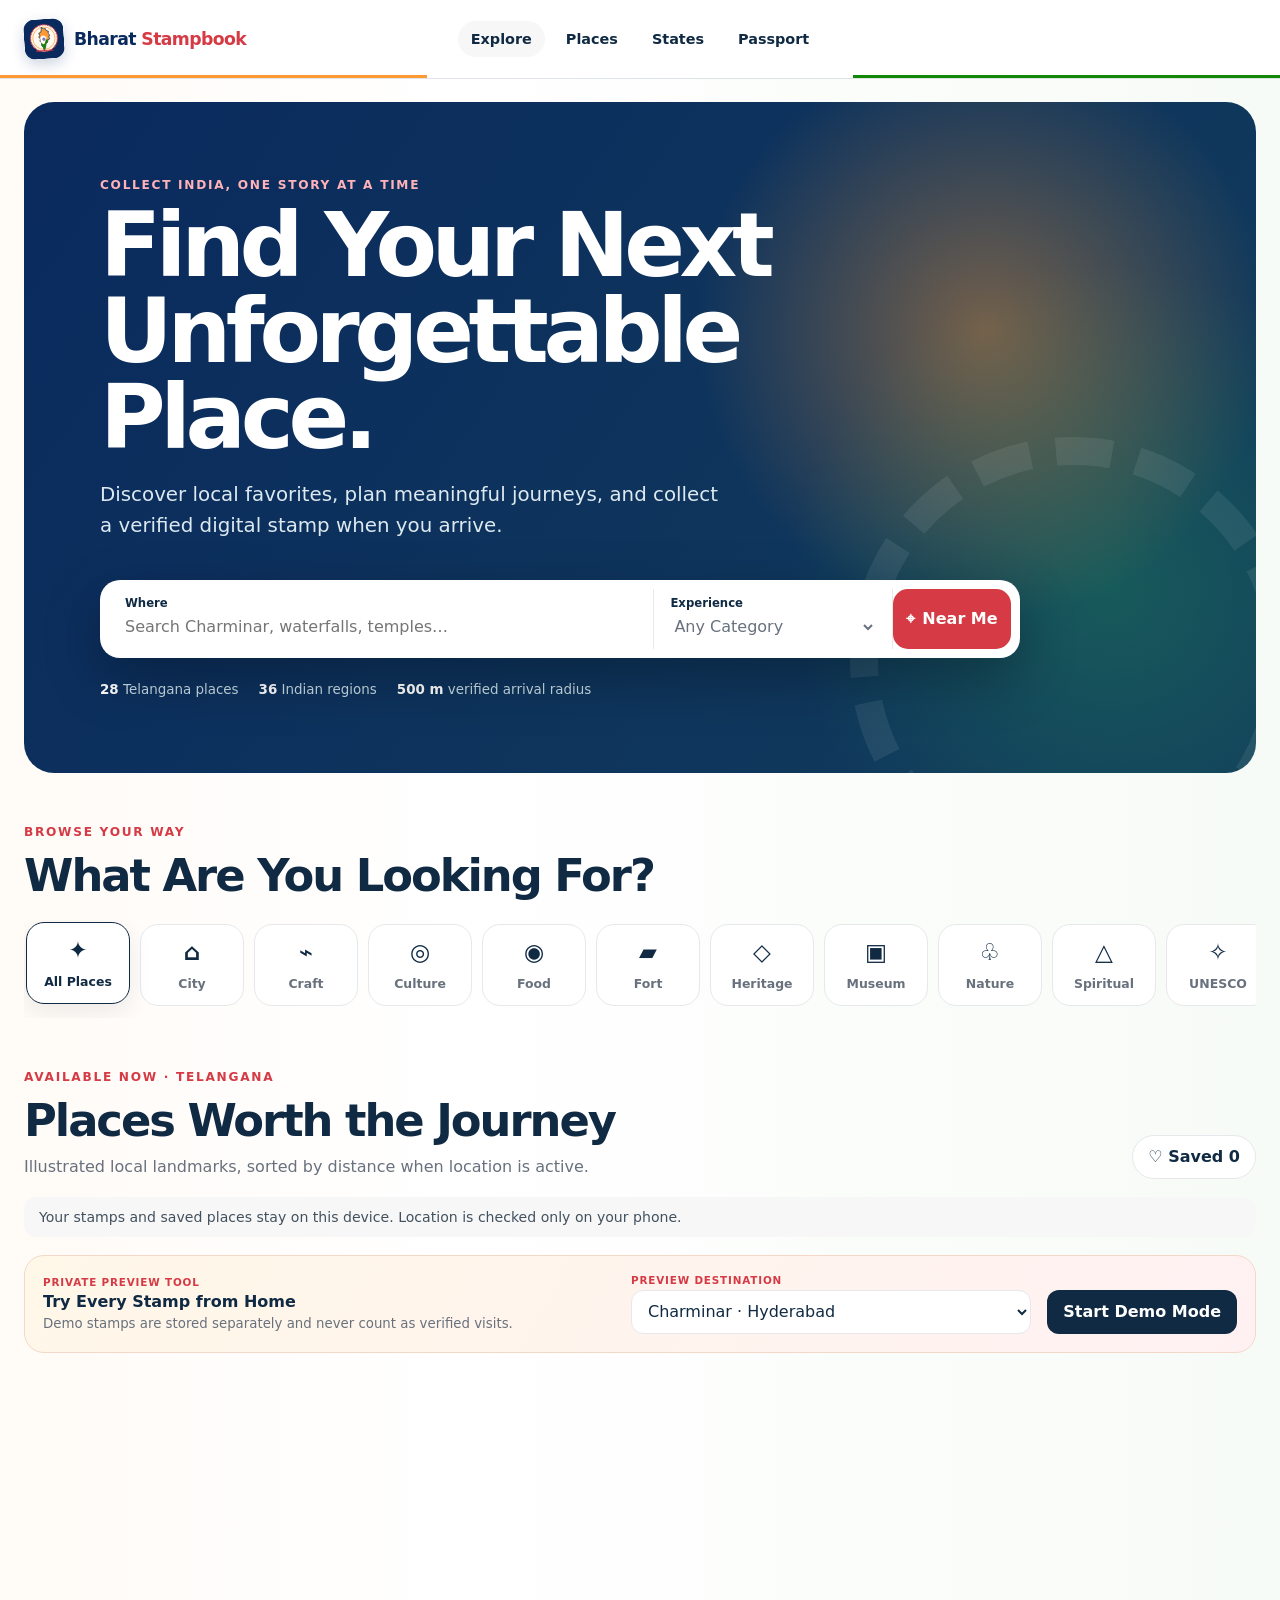
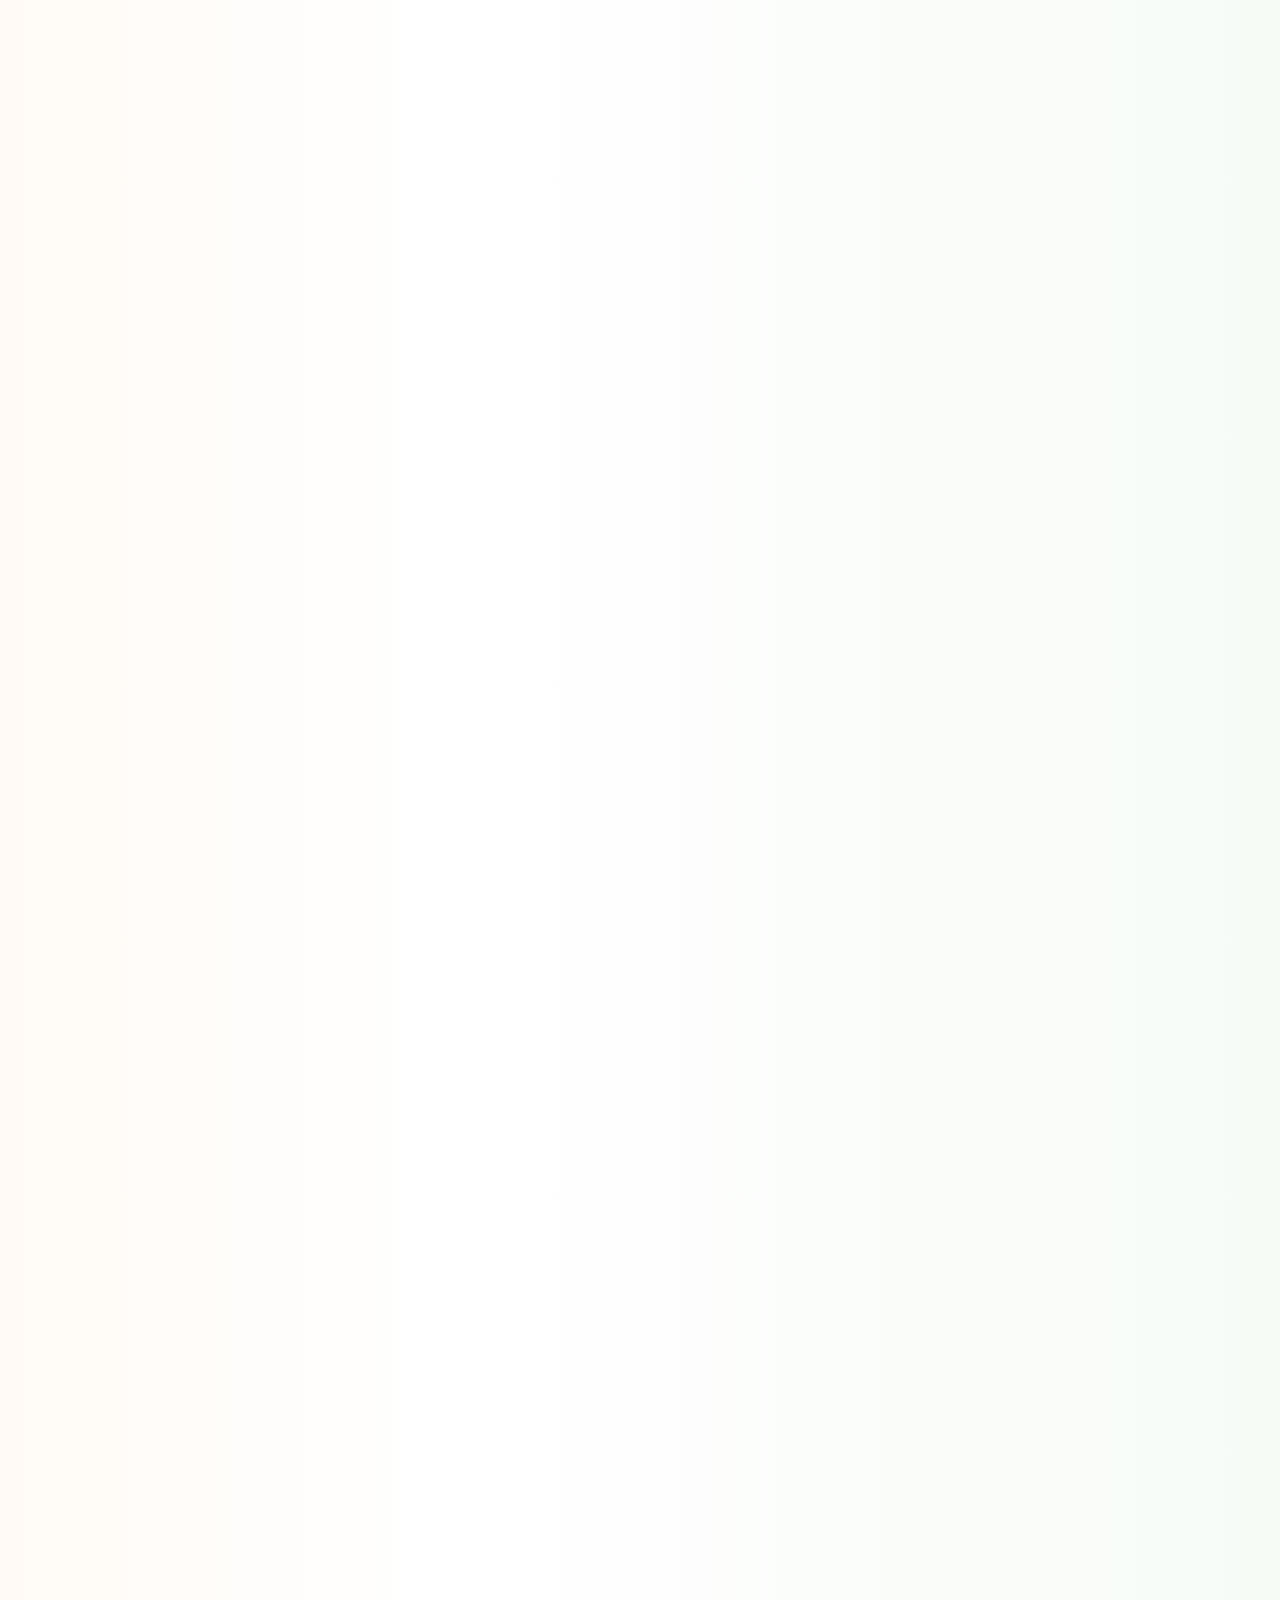
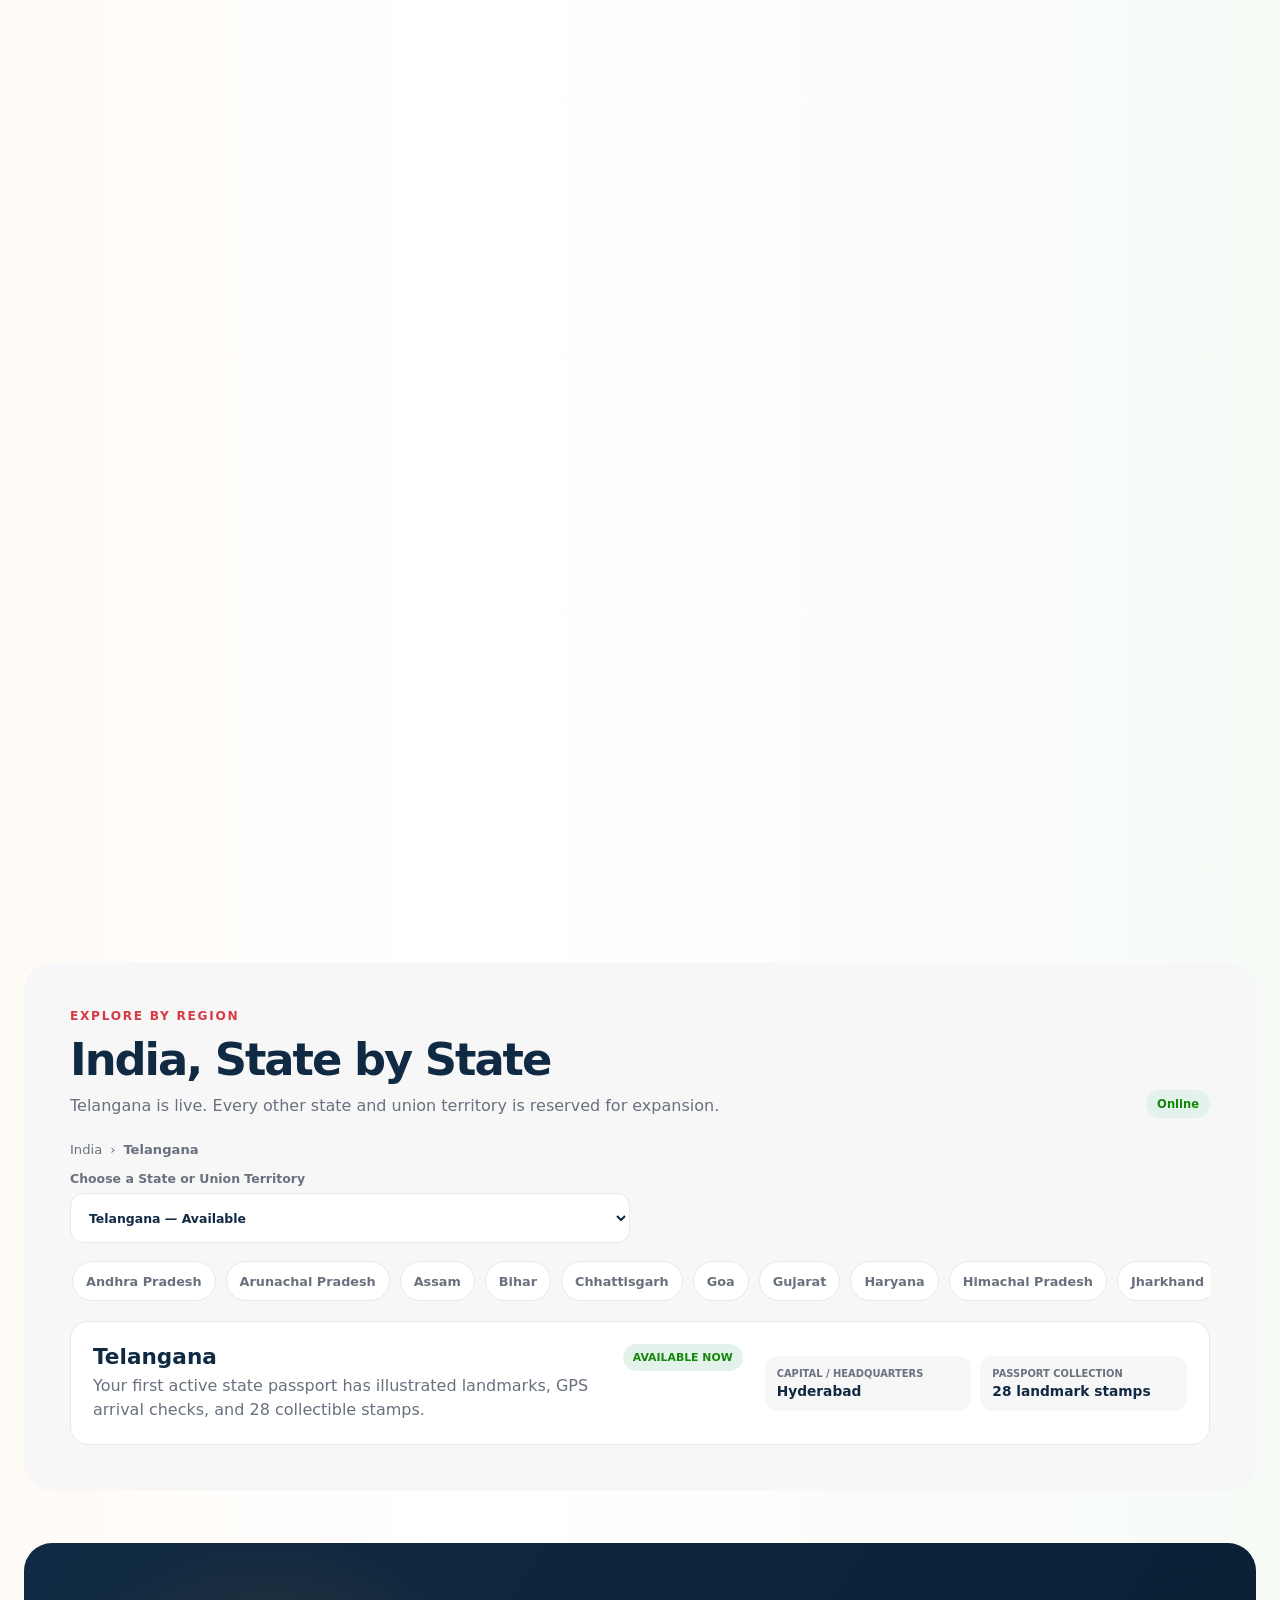
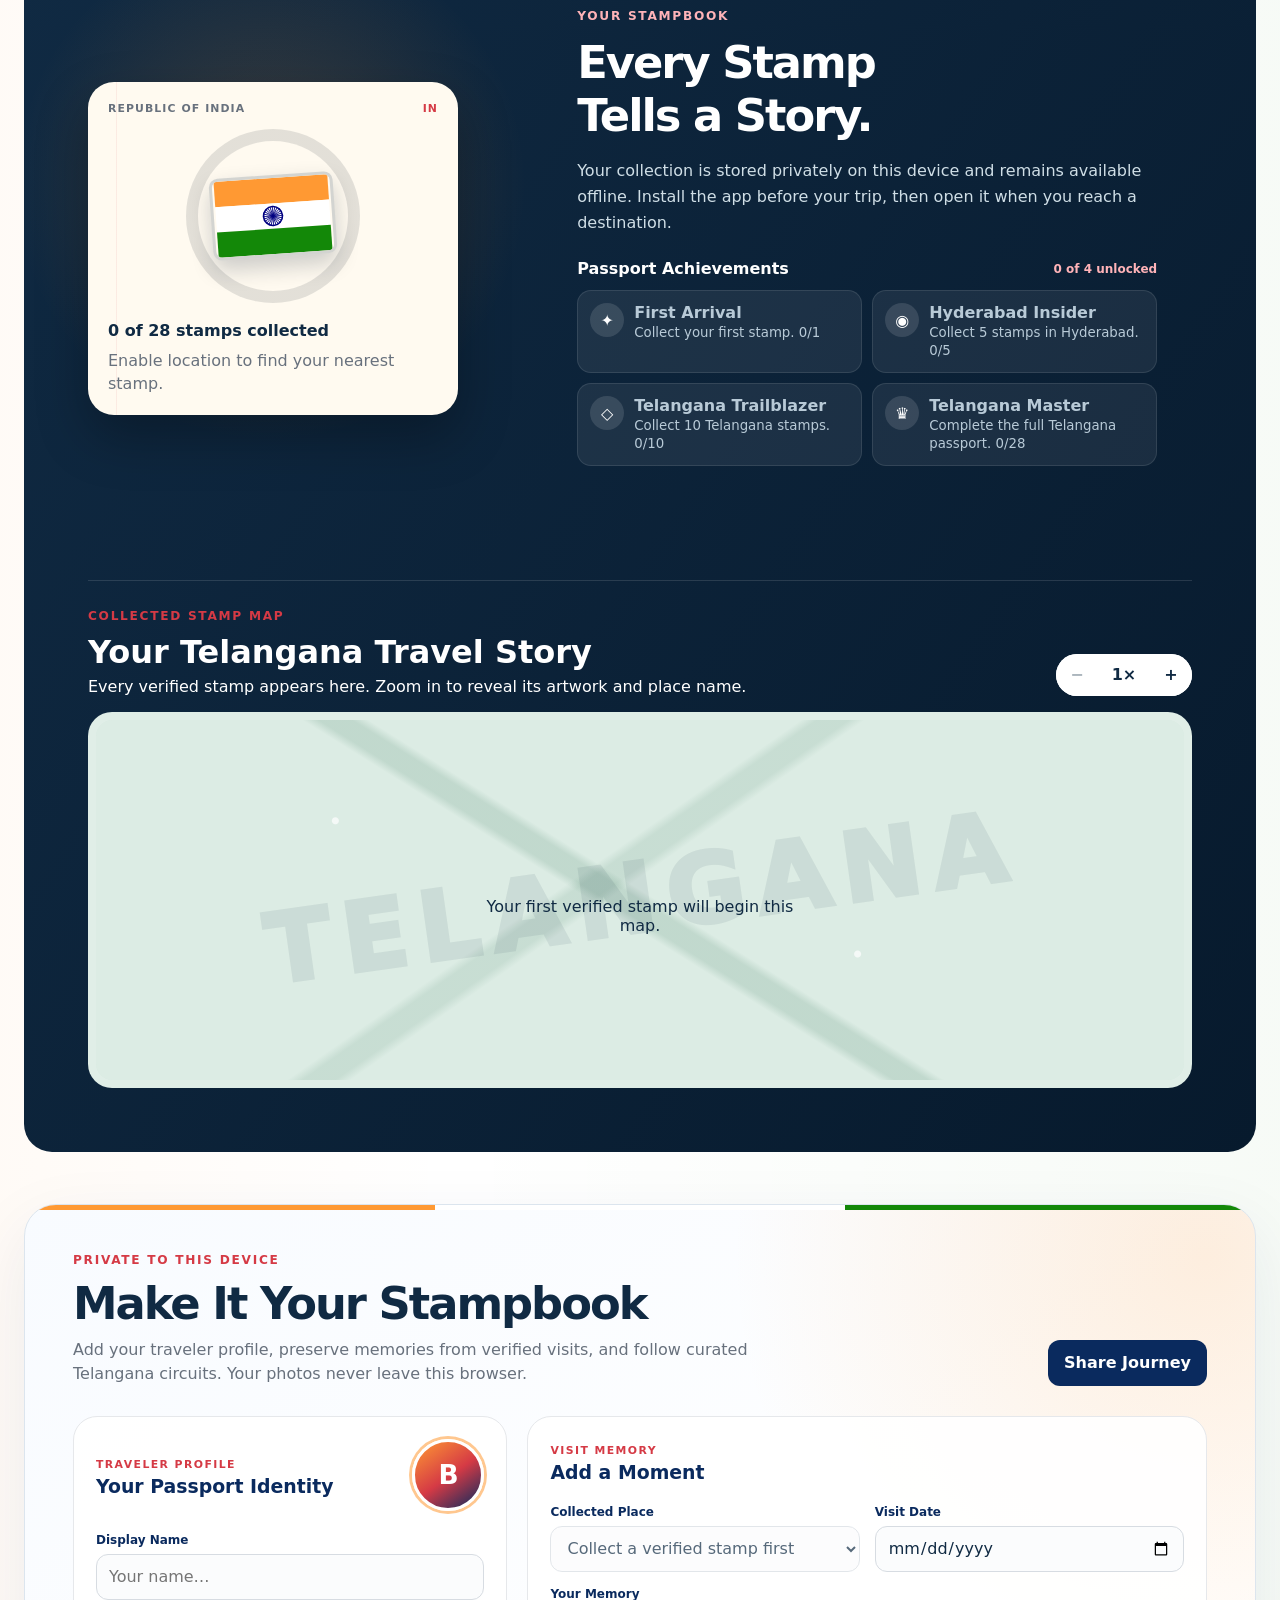
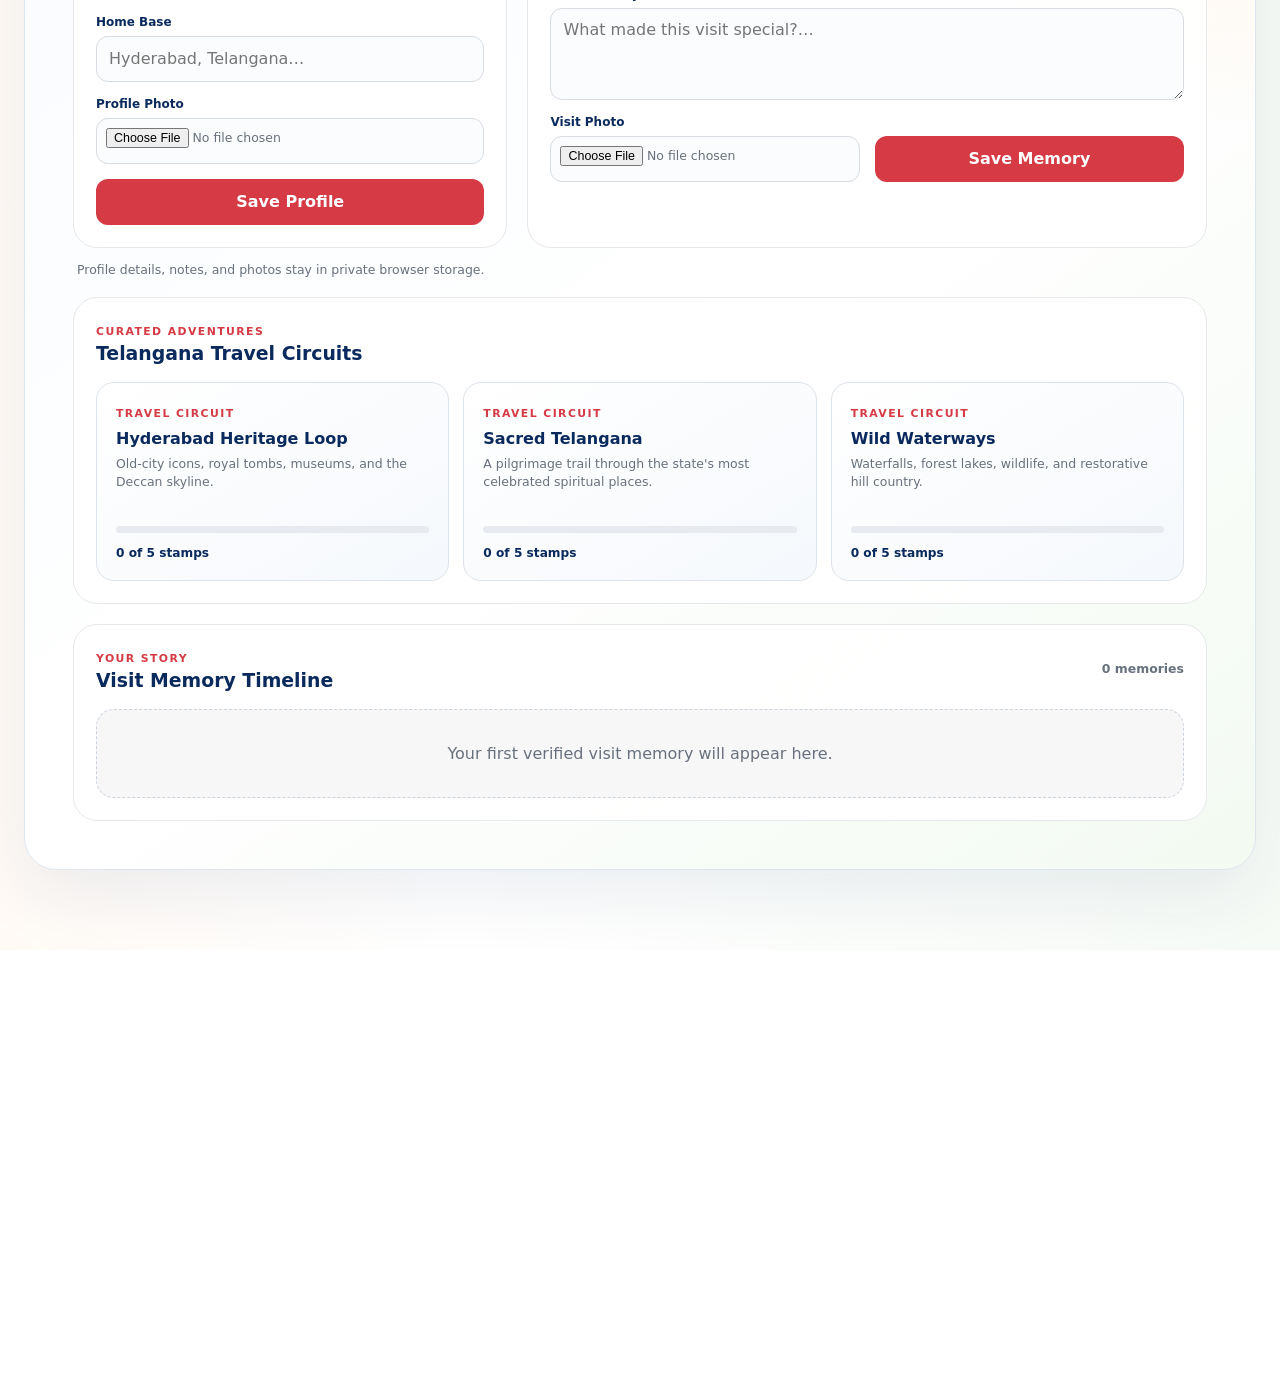
==== commit 69bbb251: "Add private travel memories to Bharat Stampbook Add device-local traveler profiles, verified-visit m" ====
--- a/passport/index.html
+++ b/passport/index.html
@@ -229,6 +229,105 @@
           </div>
         </section>
       </section>
+
+      <section class="personal-hub" id="personal" aria-labelledby="personal-title">
+        <div class="section-heading">
+          <div>
+            <p class="section-kicker">Private to This Device</p>
+            <h2 id="personal-title">Make It Your Stampbook</h2>
+            <p class="section-description">
+              Add your traveler profile, preserve memories from verified visits, and follow curated
+              Telangana circuits. Your photos never leave this browser.
+            </p>
+          </div>
+          <button class="button button--share" id="shareJourneyButton" type="button">
+            Share Journey
+          </button>
+        </div>
+
+        <div class="personal-grid">
+          <section class="profile-editor" aria-labelledby="profile-title">
+            <div class="personal-card__heading">
+              <div>
+                <span>Traveler Profile</span>
+                <h3 id="profile-title">Your Passport Identity</h3>
+              </div>
+              <img id="profilePhotoPreview" width="72" height="72" alt="" hidden />
+              <div class="profile-placeholder" id="profilePlaceholder" aria-hidden="true">B</div>
+            </div>
+            <form id="profileForm">
+              <label>
+                <span>Display Name</span>
+                <input id="profileName" name="display-name" type="text" maxlength="40" autocomplete="name" placeholder="Your name…" />
+              </label>
+              <label>
+                <span>Home Base</span>
+                <input id="profileHome" name="home-base" type="text" maxlength="60" autocomplete="address-level2" placeholder="Hyderabad, Telangana…" />
+              </label>
+              <label>
+                <span>Profile Photo</span>
+                <input id="profilePhoto" name="profile-photo" type="file" accept="image/*" />
+              </label>
+              <button class="button button--primary" type="submit">Save Profile</button>
+            </form>
+          </section>
+
+          <section class="memory-editor" aria-labelledby="memory-editor-title">
+            <div class="personal-card__heading">
+              <div>
+                <span>Visit Memory</span>
+                <h3 id="memory-editor-title">Add a Moment</h3>
+              </div>
+            </div>
+            <form id="memoryForm">
+              <label>
+                <span>Collected Place</span>
+                <select id="memoryLocation" name="memory-location" autocomplete="off" required></select>
+              </label>
+              <label>
+                <span>Visit Date</span>
+                <input id="memoryDate" name="visit-date" type="date" required />
+              </label>
+              <label class="personal-form__wide">
+                <span>Your Memory</span>
+                <textarea id="memoryNote" name="memory-note" maxlength="280" rows="3" placeholder="What made this visit special?…"></textarea>
+              </label>
+              <label>
+                <span>Visit Photo</span>
+                <input id="memoryPhoto" name="memory-photo" type="file" accept="image/*" />
+              </label>
+              <button class="button button--primary" id="saveMemoryButton" type="submit">
+                Save Memory
+              </button>
+            </form>
+          </section>
+        </div>
+
+        <p class="personal-status" id="personalStatus" role="status" aria-live="polite">
+          Profile details, notes, and photos stay in private browser storage.
+        </p>
+
+        <section class="circuit-section" aria-labelledby="circuit-title">
+          <div class="personal-subheading">
+            <div>
+              <span>Curated Adventures</span>
+              <h3 id="circuit-title">Telangana Travel Circuits</h3>
+            </div>
+          </div>
+          <div class="circuit-grid" id="circuitGrid"></div>
+        </section>
+
+        <section class="timeline-section" aria-labelledby="timeline-title">
+          <div class="personal-subheading">
+            <div>
+              <span>Your Story</span>
+              <h3 id="timeline-title">Visit Memory Timeline</h3>
+            </div>
+            <strong id="memoryCount">0 memories</strong>
+          </div>
+          <div class="memory-timeline" id="memoryTimeline"></div>
+        </section>
+      </section>
     </main>
 
     <nav class="mobile-nav" aria-label="Mobile navigation">
@@ -236,6 +335,7 @@
       <a href="#destinations"><span aria-hidden="true">◇</span>Places</a>
       <a href="#states"><span aria-hidden="true">◎</span>States</a>
       <a href="#passport"><span aria-hidden="true">▣</span>Passport</a>
+      <a href="#personal"><span aria-hidden="true">♥</span>Personal</a>
     </nav>
 
     <aside class="arrival-prompt" id="arrivalPrompt" aria-live="polite" hidden>
--- a/passport/styles.css
+++ b/passport/styles.css
@@ -19,6 +19,10 @@
   box-sizing: border-box;
 }
 
+[hidden] {
+  display: none !important;
+}
+
 html {
   scroll-behavior: smooth;
 }
@@ -37,7 +41,8 @@
 
 button,
 input,
-select {
+select,
+textarea {
   font: inherit;
   touch-action: manipulation;
 }
@@ -64,7 +69,8 @@
 #explore,
 #destinations,
 #states,
-#passport {
+#passport,
+#personal {
   scroll-margin-top: 110px;
 }
 
@@ -312,7 +318,8 @@
 .category-section,
 .stamp-section,
 .atlas-panel,
-.passport-dashboard {
+.passport-dashboard,
+.personal-hub {
   margin-top: 52px;
 }
 
@@ -1269,15 +1276,325 @@
 .demo-panel select:focus-visible,
 .stamp-map__controls button:focus-visible,
 .stamp-map__pin:focus-visible,
+.profile-editor input:focus-visible,
+.memory-editor input:focus-visible,
+.memory-editor select:focus-visible,
+.memory-editor textarea:focus-visible,
+.memory-card__remove:focus-visible,
 .arrival-prompt__close:focus-visible,
 .skip-link:focus-visible {
   outline: 3px solid rgba(213, 58, 69, 0.48);
   outline-offset: 3px;
 }
 
+.personal-hub {
+  position: relative;
+  padding: clamp(24px, 4vw, 48px);
+  overflow: hidden;
+  background:
+    radial-gradient(circle at 96% 4%, rgba(255, 153, 51, 0.16), transparent 28%),
+    linear-gradient(145deg, #f8fbff, #fff 58%, #f3faf2);
+  border: 1px solid #dce5ee;
+  border-radius: 32px;
+  box-shadow: 0 24px 70px rgba(10, 42, 94, 0.08);
+}
+
+.personal-hub::before {
+  position: absolute;
+  top: 0;
+  right: 0;
+  left: 0;
+  height: 5px;
+  background: linear-gradient(90deg, var(--saffron) 0 33.333%, #fff 33.333% 66.666%, var(--green) 66.666%);
+  content: "";
+}
+
+.button--share {
+  flex: 0 0 auto;
+  color: #fff;
+  background: var(--navy);
+}
+
+.button--share:hover {
+  background: #123f7d;
+}
+
+.personal-grid {
+  display: grid;
+  grid-template-columns: minmax(0, 0.78fr) minmax(0, 1.22fr);
+  gap: 20px;
+  margin-top: 30px;
+}
+
+.profile-editor,
+.memory-editor,
+.circuit-section,
+.timeline-section {
+  min-width: 0;
+  background: rgba(255, 255, 255, 0.92);
+  border: 1px solid var(--line);
+  border-radius: 24px;
+}
+
+.profile-editor,
+.memory-editor {
+  padding: 22px;
+}
+
+.personal-card__heading,
+.personal-subheading {
+  display: flex;
+  align-items: center;
+  justify-content: space-between;
+  gap: 16px;
+}
+
+.personal-card__heading span,
+.personal-subheading span,
+.circuit-card > span {
+  color: var(--accent);
+  font-size: 0.68rem;
+  font-weight: 850;
+  letter-spacing: 0.13em;
+  text-transform: uppercase;
+}
+
+.personal-card__heading h3,
+.personal-subheading h3 {
+  margin: 3px 0 0;
+  color: var(--navy);
+  font-size: 1.18rem;
+}
+
+#profilePhotoPreview,
+.profile-placeholder {
+  flex: 0 0 auto;
+  width: 72px;
+  height: 72px;
+  border: 3px solid #fff;
+  border-radius: 50%;
+  box-shadow: 0 0 0 3px rgba(255, 153, 51, 0.55);
+}
+
+#profilePhotoPreview {
+  object-fit: cover;
+}
+
+.profile-placeholder {
+  display: grid;
+  place-items: center;
+  color: #fff;
+  background: linear-gradient(145deg, var(--saffron), var(--accent) 52%, var(--navy));
+  font-size: 1.65rem;
+  font-weight: 900;
+}
+
+.profile-editor form,
+.memory-editor form {
+  display: grid;
+  grid-template-columns: repeat(2, minmax(0, 1fr));
+  gap: 15px;
+  margin-top: 22px;
+}
+
+.profile-editor form {
+  grid-template-columns: 1fr;
+}
+
+.profile-editor label,
+.memory-editor label {
+  display: grid;
+  gap: 7px;
+  min-width: 0;
+}
+
+.profile-editor label > span,
+.memory-editor label > span {
+  color: var(--navy);
+  font-size: 0.75rem;
+  font-weight: 800;
+}
+
+.profile-editor input,
+.memory-editor input,
+.memory-editor select,
+.memory-editor textarea {
+  width: 100%;
+  min-height: 46px;
+  padding: 11px 12px;
+  color: var(--ink);
+  background: #fbfcfd;
+  border: 1px solid #d7dce2;
+  border-radius: 12px;
+}
+
+.profile-editor input[type="file"],
+.memory-editor input[type="file"] {
+  padding: 9px;
+  color: var(--muted);
+  font-size: 0.78rem;
+}
+
+.memory-editor textarea {
+  min-height: 92px;
+  resize: vertical;
+}
+
+.personal-form__wide {
+  grid-column: 1 / -1;
+}
+
+.profile-editor .button,
+.memory-editor .button {
+  align-self: end;
+}
+
+.personal-status {
+  margin: 14px 4px 0;
+  color: var(--muted);
+  font-size: 0.78rem;
+}
+
+.circuit-section,
+.timeline-section {
+  margin-top: 20px;
+  padding: 22px;
+}
+
+.circuit-grid {
+  display: grid;
+  grid-template-columns: repeat(3, minmax(0, 1fr));
+  gap: 14px;
+  margin-top: 18px;
+}
+
+.circuit-card {
+  padding: 19px;
+  background: linear-gradient(150deg, #fff, #f5f8fc);
+  border: 1px solid #dce3eb;
+  border-radius: 18px;
+}
+
+.circuit-card h4 {
+  margin: 8px 0 7px;
+  color: var(--navy);
+  font-size: 1rem;
+}
+
+.circuit-card p {
+  min-height: 54px;
+  margin: 0;
+  color: var(--muted);
+  font-size: 0.78rem;
+  line-height: 1.45;
+}
+
+.circuit-card__meter {
+  height: 7px;
+  margin: 17px 0 9px;
+  overflow: hidden;
+  background: #e7ebf0;
+  border-radius: 999px;
+}
+
+.circuit-card__meter span {
+  display: block;
+  height: 100%;
+  background: linear-gradient(90deg, var(--saffron), var(--accent), var(--green));
+  border-radius: inherit;
+}
+
+.circuit-card strong {
+  color: var(--navy);
+  font-size: 0.76rem;
+}
+
+.personal-subheading > strong {
+  color: var(--muted);
+  font-size: 0.78rem;
+}
+
+.memory-timeline {
+  display: grid;
+  grid-template-columns: repeat(3, minmax(0, 1fr));
+  gap: 16px;
+  margin-top: 18px;
+}
+
+.memory-timeline__empty {
+  grid-column: 1 / -1;
+  margin: 0;
+  padding: 34px 20px;
+  color: var(--muted);
+  background: var(--soft);
+  border: 1px dashed #cbd3dc;
+  border-radius: 18px;
+  text-align: center;
+}
+
+.memory-card {
+  min-width: 0;
+  overflow: hidden;
+  background: #fff;
+  border: 1px solid var(--line);
+  border-radius: 18px;
+  box-shadow: 0 8px 24px rgba(10, 42, 94, 0.07);
+}
+
+.memory-card img {
+  display: block;
+  width: 100%;
+  aspect-ratio: 4 / 3;
+  object-fit: cover;
+}
+
+.memory-card__content {
+  padding: 17px;
+}
+
+.memory-card time {
+  color: var(--accent);
+  font-size: 0.67rem;
+  font-weight: 850;
+  letter-spacing: 0.07em;
+  text-transform: uppercase;
+}
+
+.memory-card h4 {
+  margin: 6px 0 8px;
+  color: var(--navy);
+  font-size: 1rem;
+}
+
+.memory-card p {
+  margin: 0;
+  color: var(--muted);
+  font-size: 0.8rem;
+  line-height: 1.5;
+  white-space: pre-wrap;
+}
+
+.memory-card__remove {
+  margin-top: 14px;
+  padding: 0;
+  color: var(--accent);
+  background: transparent;
+  border: 0;
+  font-size: 0.72rem;
+  font-weight: 800;
+}
+
 @media (max-width: 1040px) {
   .passport-grid {
     grid-template-columns: repeat(3, minmax(0, 1fr));
+  }
+
+  .personal-grid {
+    grid-template-columns: 1fr;
+  }
+
+  .memory-timeline {
+    grid-template-columns: repeat(2, minmax(0, 1fr));
   }
 }
 
@@ -1335,6 +1652,10 @@
 
   .stamp-map__heading {
     align-items: start;
+  }
+
+  .circuit-grid {
+    grid-template-columns: 1fr;
   }
 
   .mobile-nav {
@@ -1344,7 +1665,7 @@
     left: 0;
     z-index: 35;
     display: grid;
-    grid-template-columns: repeat(4, 1fr);
+    grid-template-columns: repeat(5, 1fr);
     padding: 8px max(8px, env(safe-area-inset-right))
       max(8px, env(safe-area-inset-bottom)) max(8px, env(safe-area-inset-left));
     background: rgba(255, 255, 255, 0.97);
@@ -1401,6 +1722,35 @@
     align-items: start;
   }
 
+  .personal-hub {
+    padding: 24px 16px;
+    border-radius: 24px;
+  }
+
+  .personal-hub > .section-heading {
+    display: grid;
+  }
+
+  .button--share {
+    width: 100%;
+  }
+
+  .memory-editor form,
+  .memory-timeline {
+    grid-template-columns: 1fr;
+  }
+
+  .personal-form__wide {
+    grid-column: auto;
+  }
+
+  .profile-editor,
+  .memory-editor,
+  .circuit-section,
+  .timeline-section {
+    padding: 18px;
+  }
+
   .saved-toggle {
     padding-inline: 11px;
     font-size: 0.78rem;
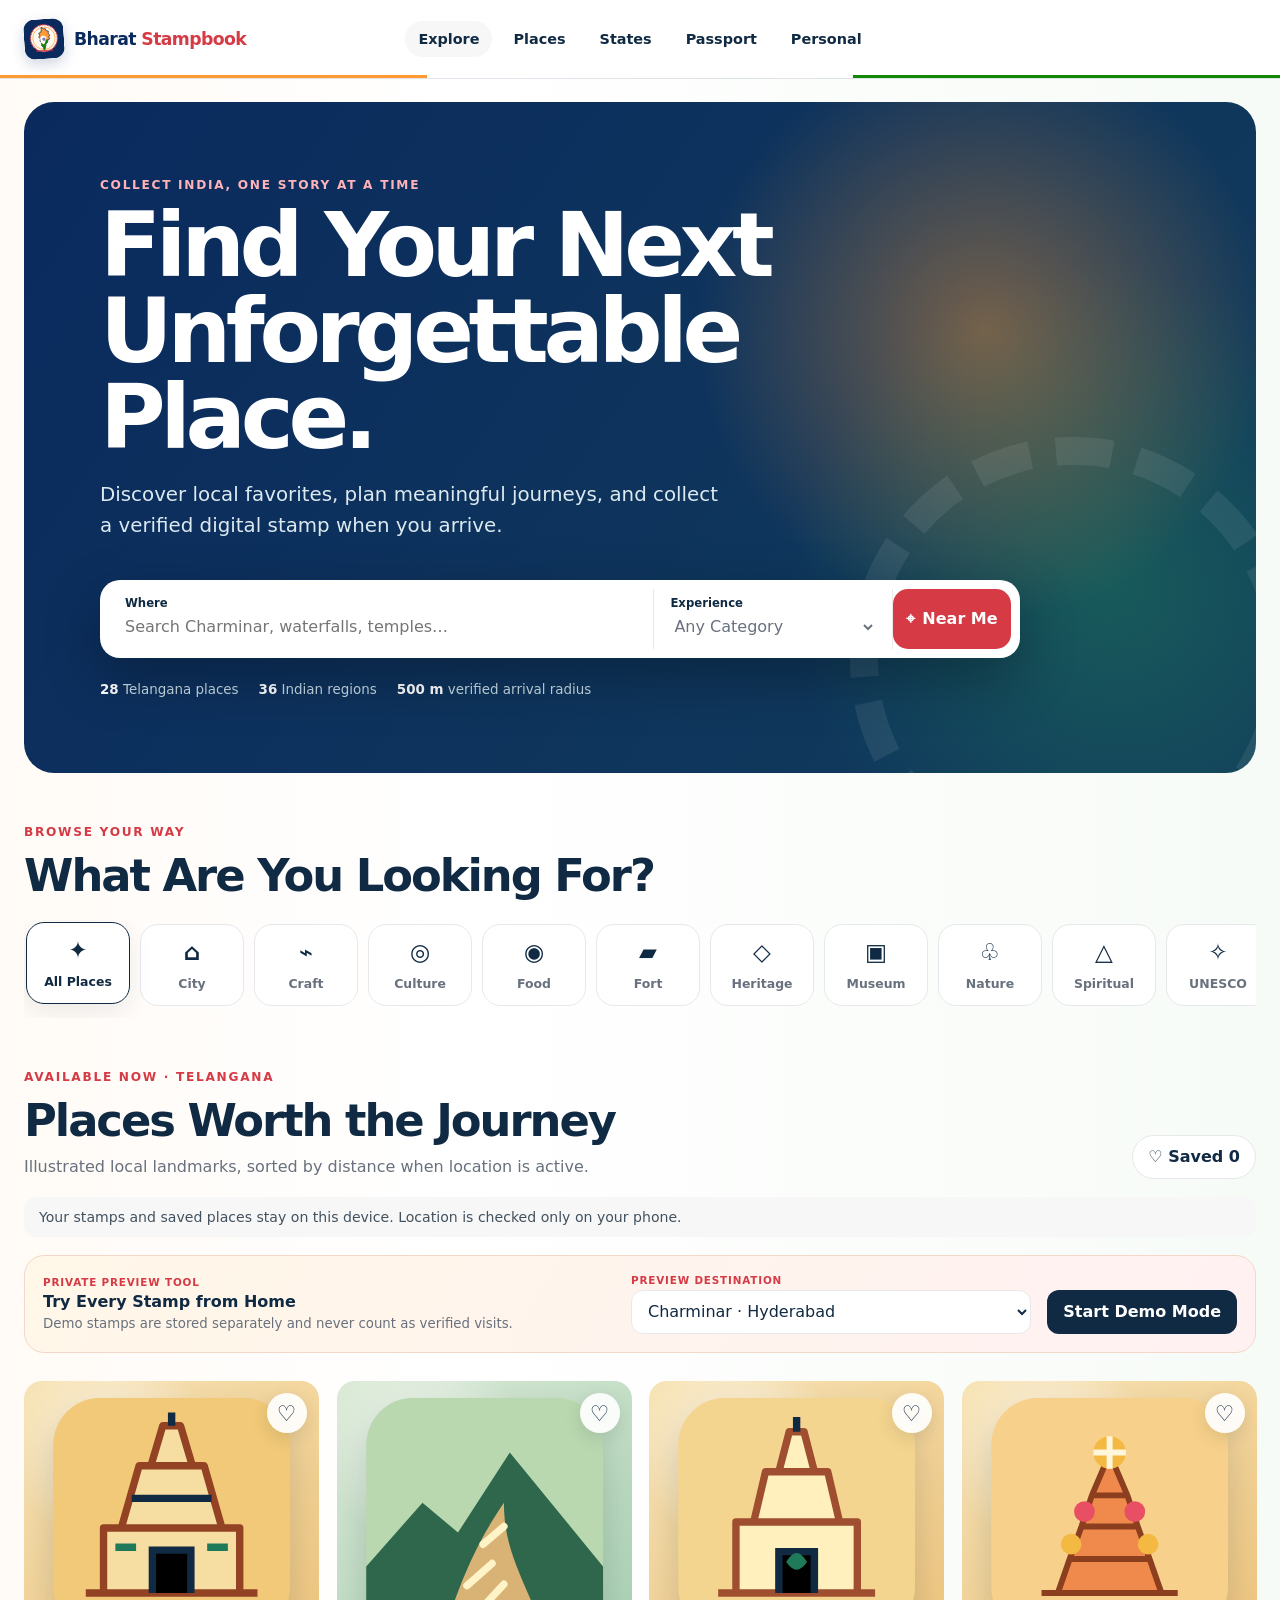
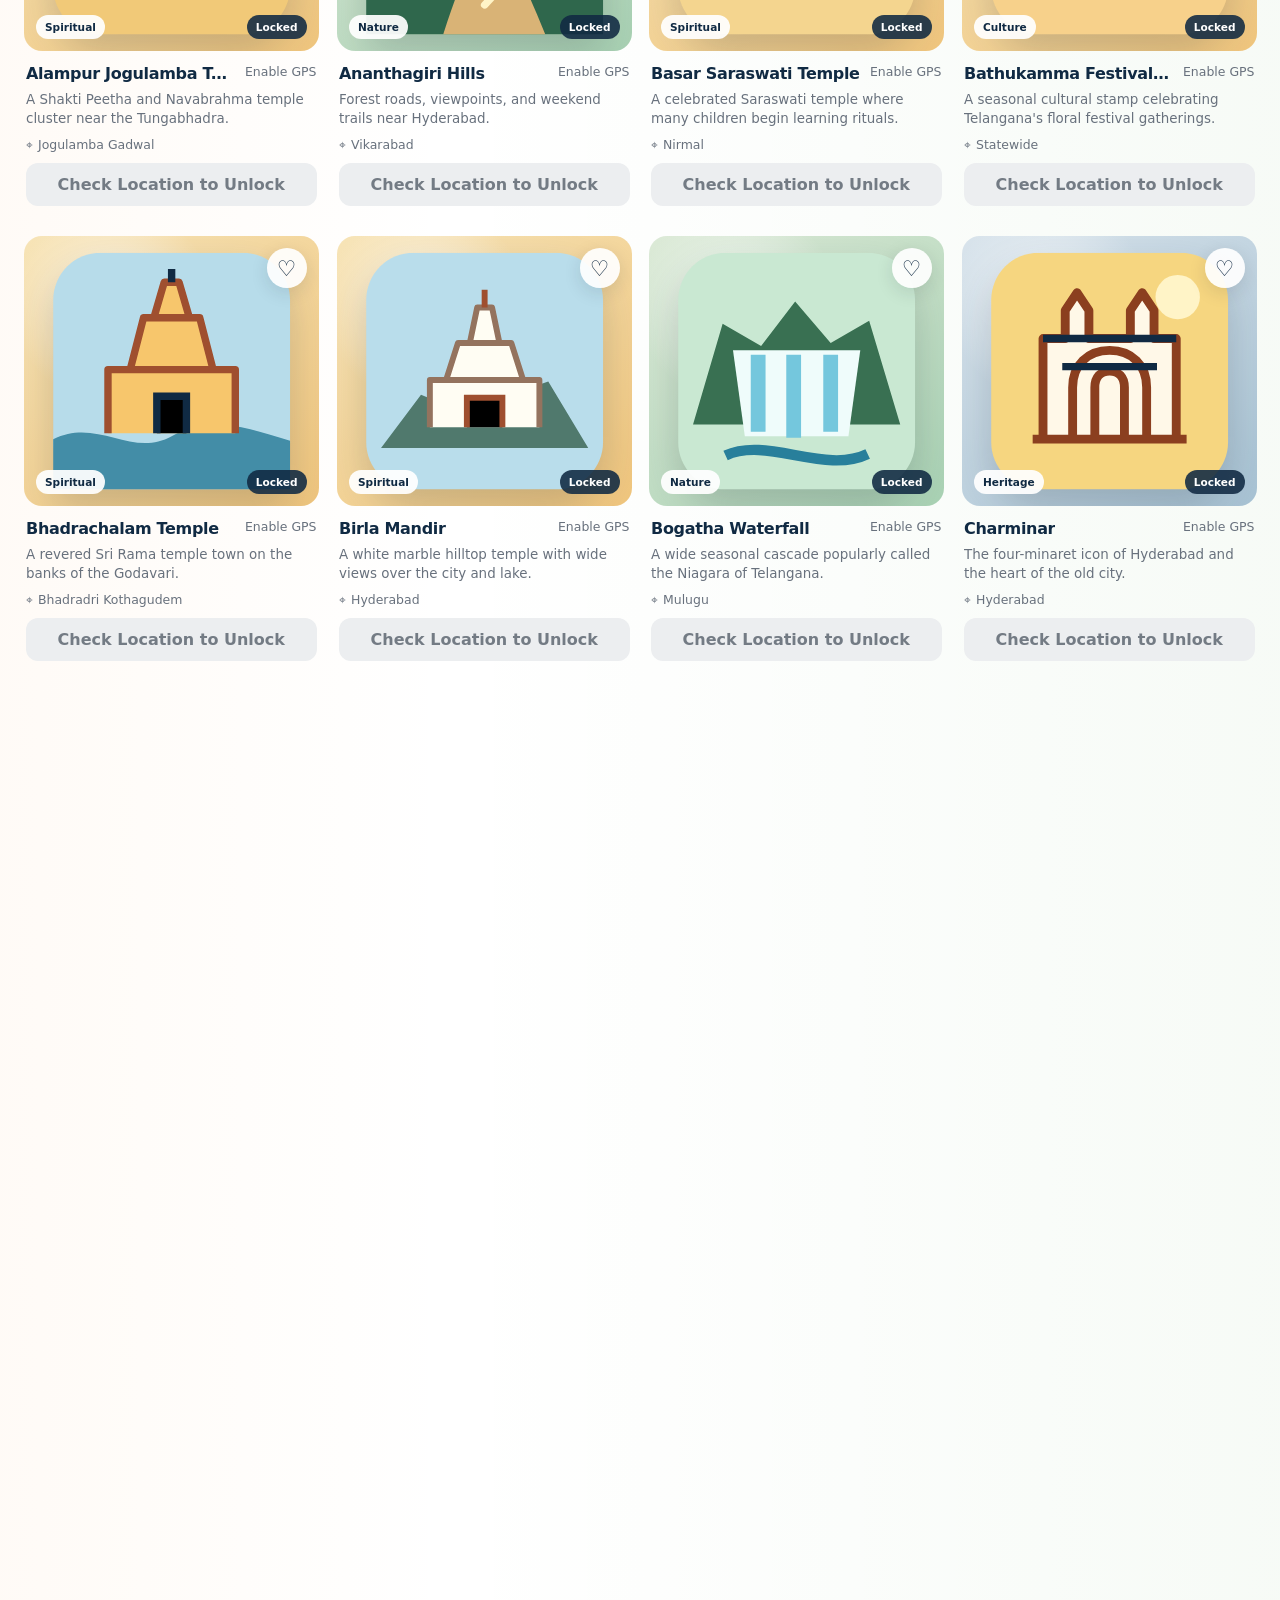
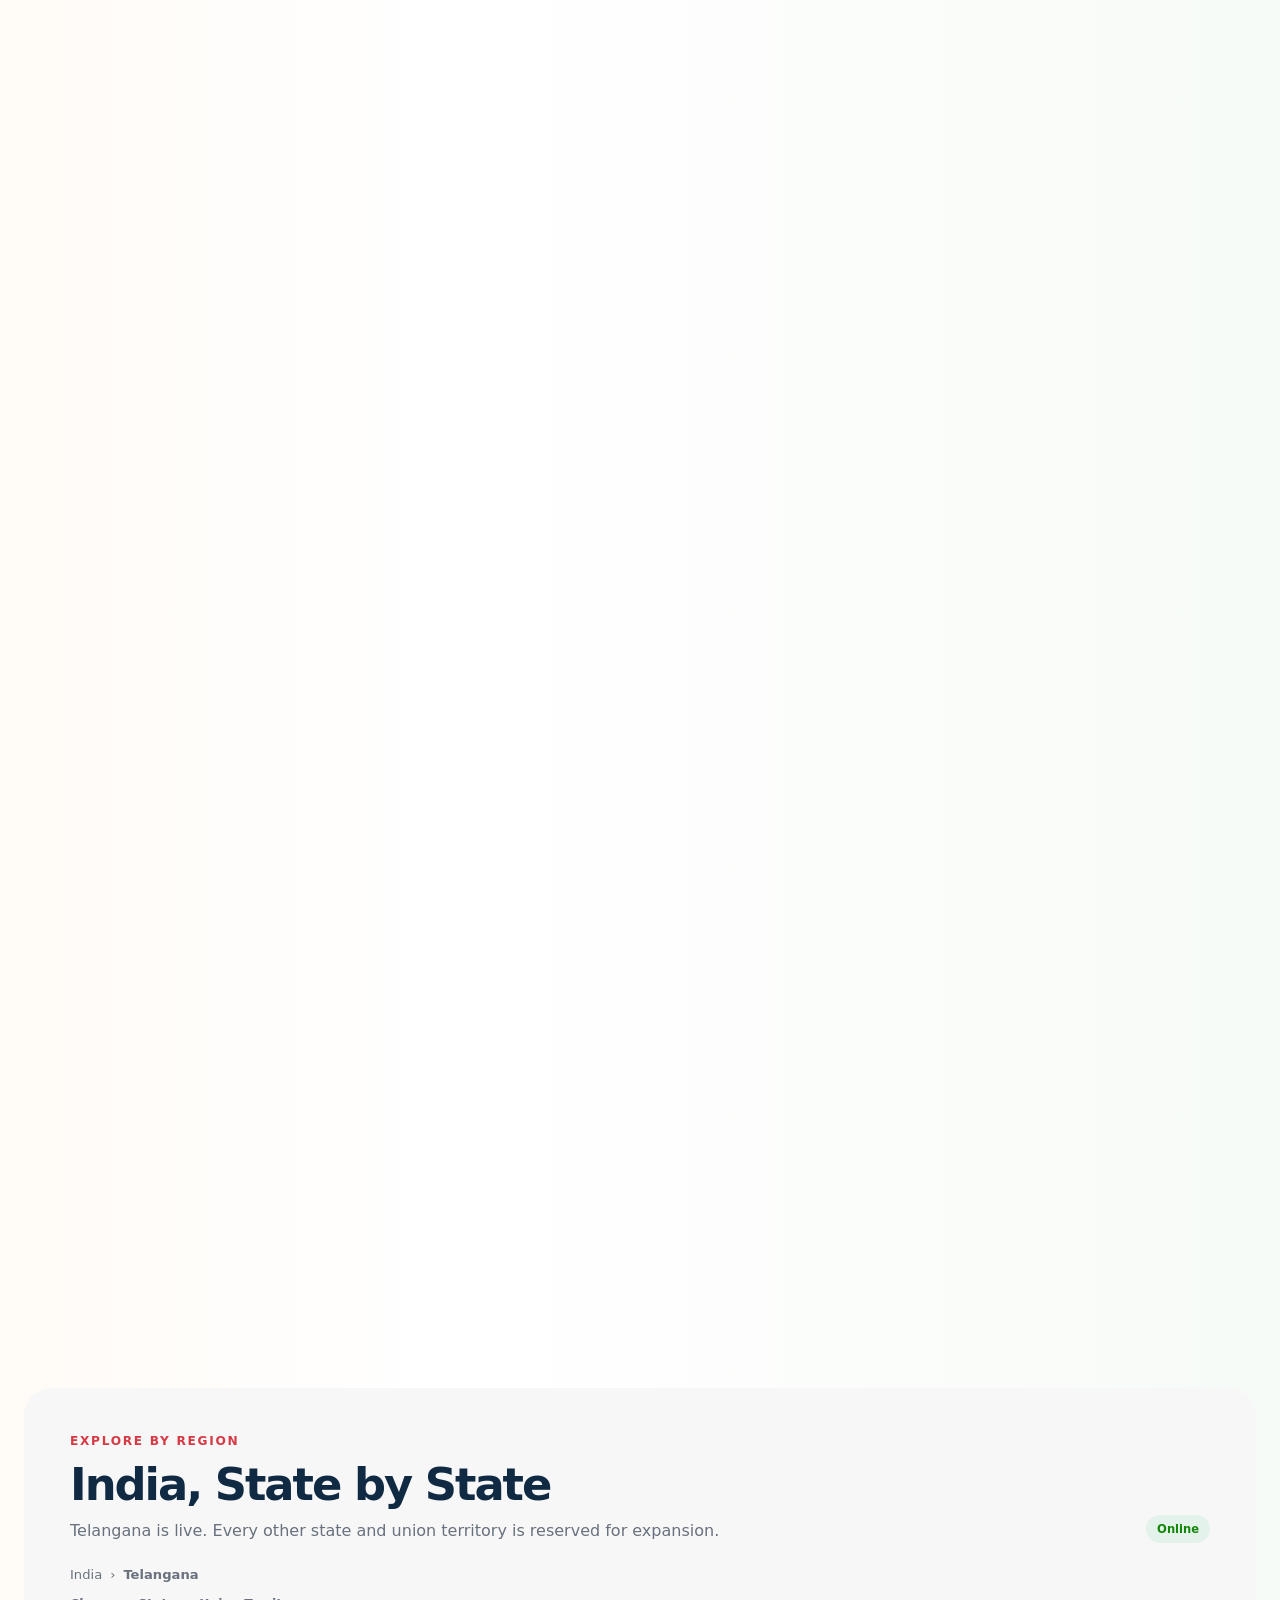
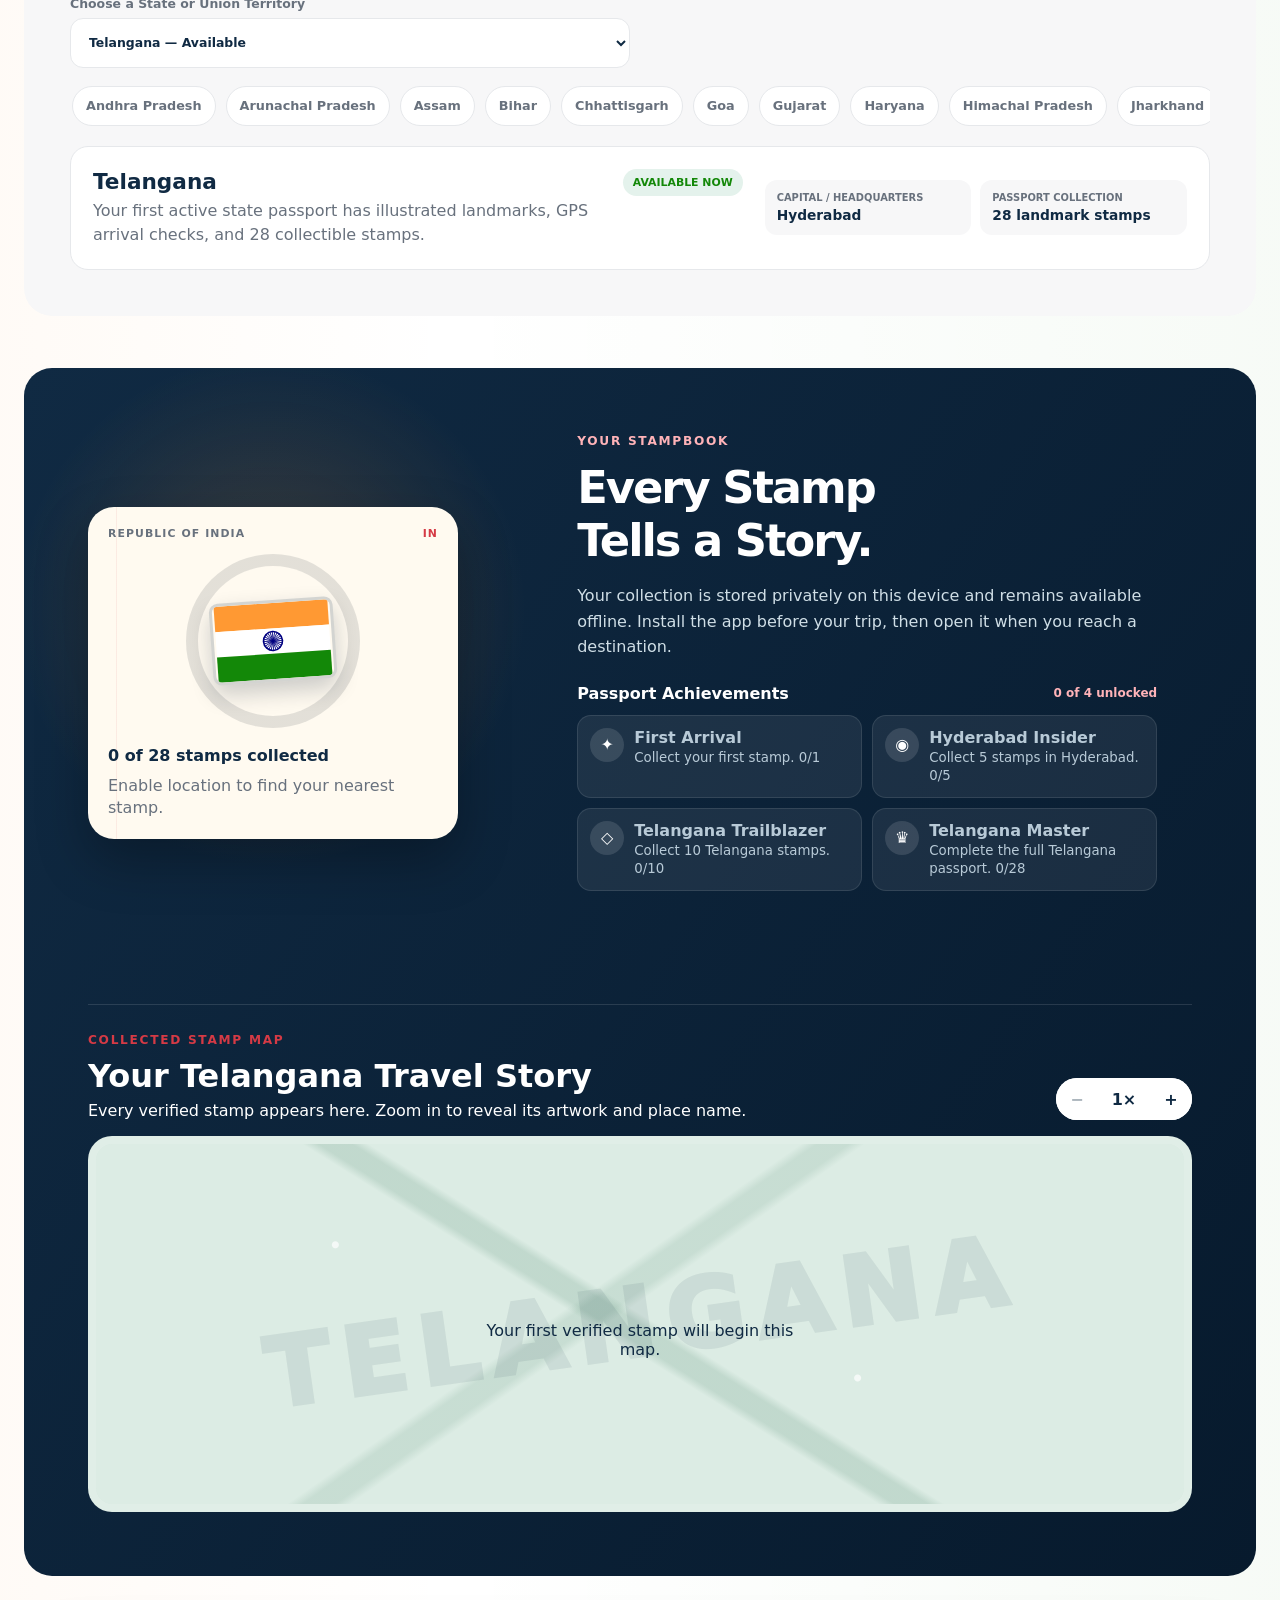
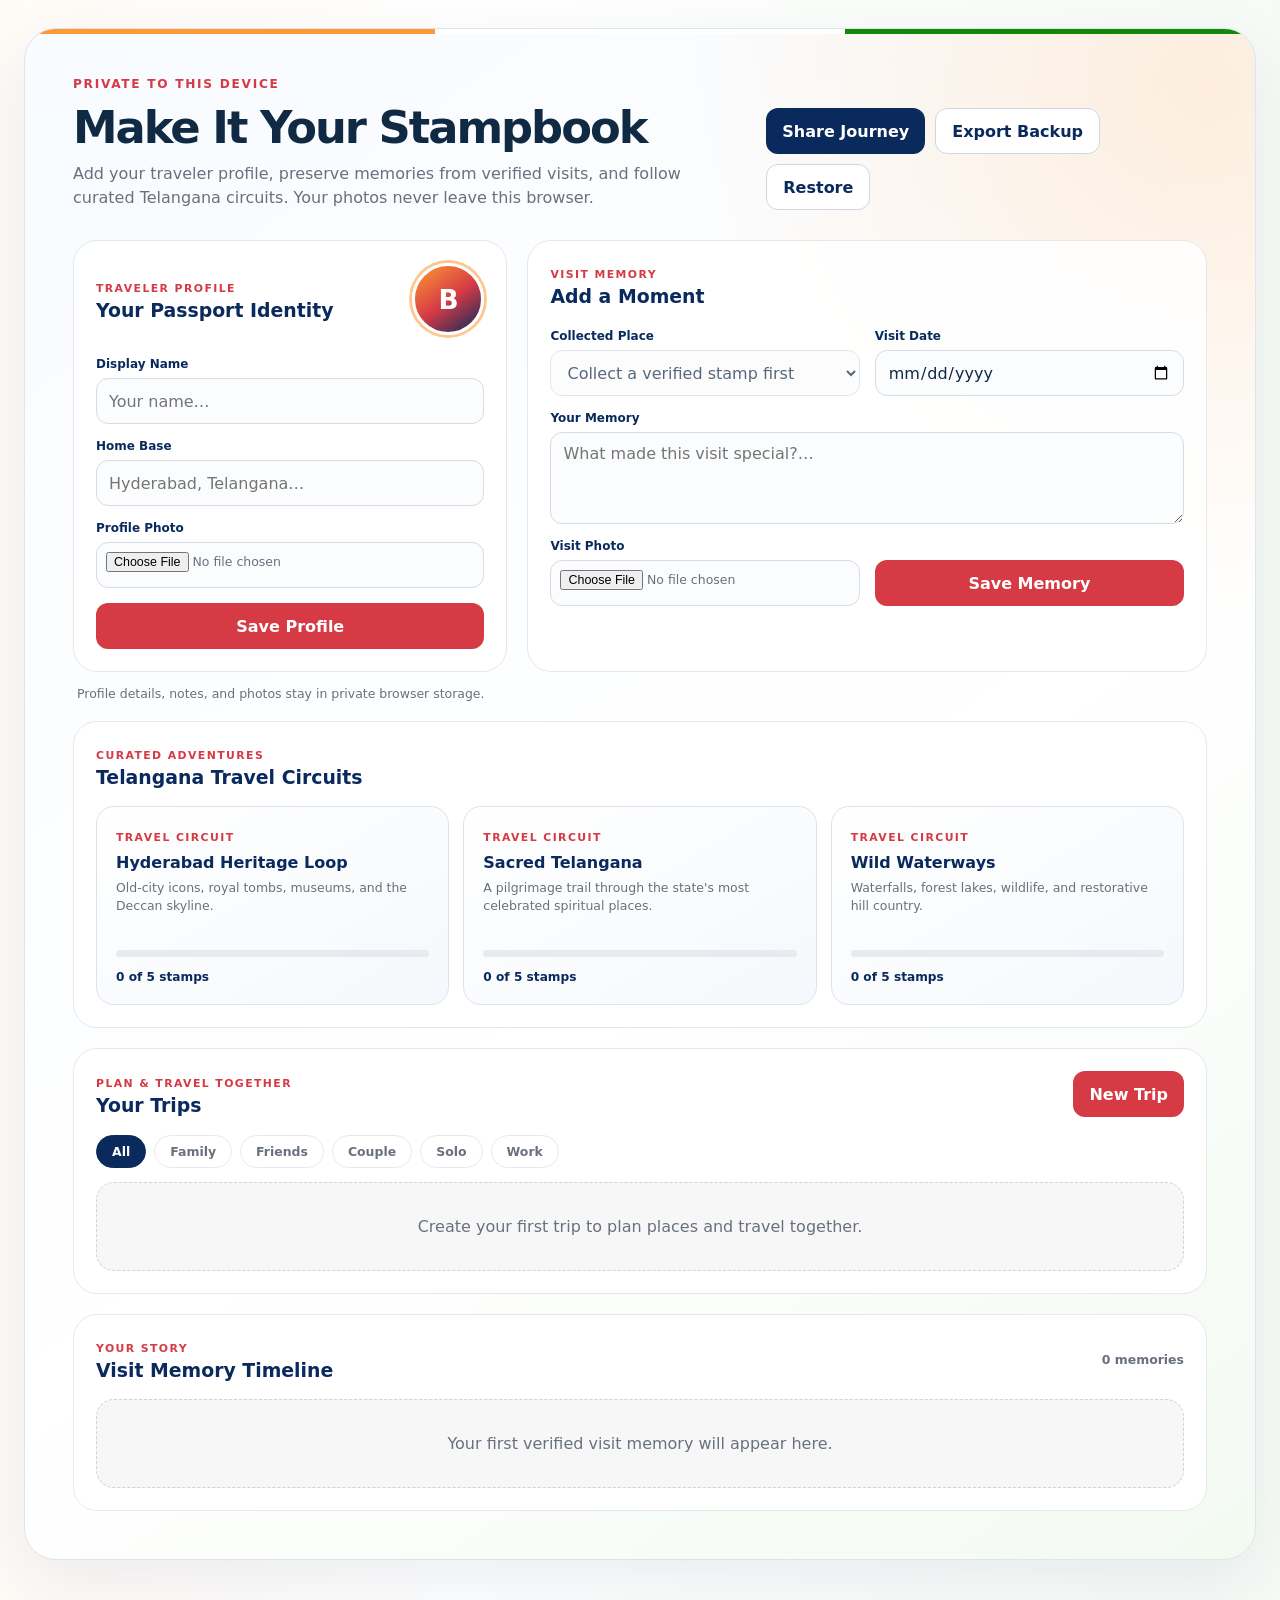
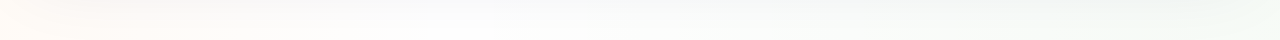
==== commit 414d392a: "Add shareable Trips plus backup and install polish to Stampbook Add device-local, backend-ready Trip" ====
--- a/passport/index.html
+++ b/passport/index.html
@@ -1,5 +1,5 @@
 <!doctype html>
-<html lang="en">
+<html lang="en-IN">
   <head>
     <meta charset="UTF-8" />
     <meta name="viewport" content="width=device-width, initial-scale=1.0" />
@@ -11,9 +11,25 @@
     <meta name="apple-mobile-web-app-capable" content="yes" />
     <meta name="apple-mobile-web-app-status-bar-style" content="default" />
     <meta name="apple-mobile-web-app-title" content="Bharat Stampbook" />
+    <meta property="og:type" content="website" />
+    <meta property="og:site_name" content="Bharat Stampbook" />
+    <meta property="og:title" content="Bharat Stampbook · Discover & Collect" />
+    <meta
+      property="og:description"
+      content="Explore India state by state and collect verified digital stamps when you arrive at landmark destinations."
+    />
+    <meta property="og:image" content="icon-512.png" />
+    <meta name="twitter:card" content="summary" />
+    <meta name="twitter:title" content="Bharat Stampbook · Discover & Collect" />
+    <meta
+      name="twitter:description"
+      content="Explore India state by state and collect verified digital stamps when you arrive at landmark destinations."
+    />
+    <meta name="twitter:image" content="icon-512.png" />
     <link rel="manifest" href="manifest.webmanifest" />
     <link rel="icon" href="icon.svg" type="image/svg+xml" />
-    <link rel="apple-touch-icon" href="icon.svg" />
+    <link rel="icon" href="icon-192.png" sizes="192x192" type="image/png" />
+    <link rel="apple-touch-icon" href="icon-192.png" />
     <link rel="stylesheet" href="styles.css" />
     <title>Bharat Stampbook · Discover & Collect</title>
   </head>
@@ -30,6 +46,7 @@
         <a href="#destinations">Places</a>
         <a href="#states">States</a>
         <a href="#passport">Passport</a>
+        <a href="#personal">Personal</a>
       </nav>
       <button class="topbar__install" id="installButton" type="button" hidden>
         Install App
@@ -240,9 +257,18 @@
               Telangana circuits. Your photos never leave this browser.
             </p>
           </div>
-          <button class="button button--share" id="shareJourneyButton" type="button">
-            Share Journey
-          </button>
+          <div class="personal-toolbar">
+            <button class="button button--share" id="shareJourneyButton" type="button">
+              Share Journey
+            </button>
+            <button class="button button--ghost" id="exportJourneyButton" type="button">
+              Export Backup
+            </button>
+            <button class="button button--ghost" id="importJourneyButton" type="button">
+              Restore
+            </button>
+            <input id="importJourneyInput" type="file" accept="application/json" hidden />
+          </div>
         </div>
 
         <div class="personal-grid">
@@ -315,6 +341,48 @@
             </div>
           </div>
           <div class="circuit-grid" id="circuitGrid"></div>
+        </section>
+
+        <section class="trips-section" aria-labelledby="trips-title">
+          <div class="personal-subheading">
+            <div>
+              <span>Plan &amp; Travel Together</span>
+              <h3 id="trips-title">Your Trips</h3>
+            </div>
+            <button class="button button--primary" id="newTripButton" type="button">New Trip</button>
+          </div>
+
+          <form class="trip-form" id="tripForm" hidden>
+            <label>
+              <span>Trip Name</span>
+              <input id="tripTitle" name="trip-title" type="text" maxlength="50" placeholder="Charminar family day…" required />
+            </label>
+            <label>
+              <span>Who's It With?</span>
+              <select id="tripCategory" name="trip-category">
+                <option value="family">Family</option>
+                <option value="friends">Friends</option>
+                <option value="couple">Couple</option>
+                <option value="solo">Solo</option>
+                <option value="work">Work</option>
+              </select>
+            </label>
+            <label class="personal-form__wide">
+              <span>Companions (comma separated)</span>
+              <input id="tripCompanions" name="trip-companions" type="text" maxlength="120" placeholder="Amma, Nanna, Vamshi…" />
+            </label>
+            <fieldset class="trip-places personal-form__wide">
+              <legend>Places on This Trip</legend>
+              <div class="trip-choices" id="tripPlaceChoices"></div>
+            </fieldset>
+            <div class="trip-form__actions personal-form__wide">
+              <button class="button button--primary" type="submit">Create Trip</button>
+              <button class="button button--ghost" id="tripCancel" type="button">Cancel</button>
+            </div>
+          </form>
+
+          <div class="trip-filter" id="tripFilter" role="group" aria-label="Filter trips by group"></div>
+          <div class="trip-grid" id="tripGrid"></div>
         </section>
 
         <section class="timeline-section" aria-labelledby="timeline-title">
--- a/passport/styles.css
+++ b/passport/styles.css
@@ -1281,6 +1281,9 @@
 .memory-editor select:focus-visible,
 .memory-editor textarea:focus-visible,
 .memory-card__remove:focus-visible,
+.trip-chip:focus-visible,
+.trip-card__action:focus-visible,
+.trip-choice input:focus-visible,
 .arrival-prompt__close:focus-visible,
 .skip-link:focus-visible {
   outline: 3px solid rgba(213, 58, 69, 0.48);
@@ -1582,6 +1585,253 @@
   border: 0;
   font-size: 0.72rem;
   font-weight: 800;
+}
+
+.personal-toolbar {
+  display: flex;
+  flex-wrap: wrap;
+  gap: 10px;
+}
+
+.button--ghost {
+  color: var(--navy);
+  background: #fff;
+  border: 1px solid #cdd6e2;
+}
+
+.button--ghost:hover {
+  background: #f2f6fb;
+}
+
+.trips-section {
+  margin-top: 20px;
+  padding: 22px;
+  background: rgba(255, 255, 255, 0.92);
+  border: 1px solid var(--line);
+  border-radius: 24px;
+}
+
+.trip-form {
+  display: grid;
+  grid-template-columns: repeat(2, minmax(0, 1fr));
+  gap: 15px;
+  margin-top: 18px;
+  padding: 18px;
+  background: #fbfcfd;
+  border: 1px solid #dce3eb;
+  border-radius: 18px;
+}
+
+.trip-form label {
+  display: grid;
+  gap: 7px;
+  min-width: 0;
+}
+
+.trip-form label > span {
+  color: var(--navy);
+  font-size: 0.75rem;
+  font-weight: 800;
+}
+
+.trip-form input,
+.trip-form select {
+  width: 100%;
+  min-height: 46px;
+  padding: 11px 12px;
+  color: var(--ink);
+  background: #fff;
+  border: 1px solid #d7dce2;
+  border-radius: 12px;
+}
+
+.trip-places {
+  margin: 0;
+  padding: 0;
+  border: 0;
+}
+
+.trip-places legend {
+  padding: 0;
+  color: var(--navy);
+  font-size: 0.75rem;
+  font-weight: 800;
+}
+
+.trip-choices {
+  display: grid;
+  grid-template-columns: repeat(auto-fill, minmax(150px, 1fr));
+  gap: 7px 14px;
+  max-height: 190px;
+  margin-top: 10px;
+  padding: 12px;
+  overflow-y: auto;
+  background: #fff;
+  border: 1px solid #d7dce2;
+  border-radius: 12px;
+}
+
+.trip-choice {
+  display: flex;
+  align-items: center;
+  gap: 8px;
+  min-width: 0;
+  color: var(--ink);
+  font-size: 0.82rem;
+}
+
+.trip-choice input {
+  flex: 0 0 auto;
+  width: 17px;
+  height: 17px;
+  accent-color: var(--accent);
+}
+
+.trip-choice span {
+  overflow: hidden;
+  text-overflow: ellipsis;
+  white-space: nowrap;
+}
+
+.trip-form__actions {
+  display: flex;
+  gap: 10px;
+}
+
+.trip-filter {
+  display: flex;
+  flex-wrap: wrap;
+  gap: 8px;
+  margin: 18px 0 4px;
+}
+
+.trip-chip {
+  padding: 8px 15px;
+  color: var(--muted);
+  background: #fff;
+  border: 1px solid var(--line);
+  border-radius: 999px;
+  font-size: 0.78rem;
+  font-weight: 750;
+}
+
+.trip-chip[aria-pressed="true"] {
+  color: #fff;
+  background: var(--navy);
+  border-color: var(--navy);
+}
+
+.trip-grid {
+  display: grid;
+  grid-template-columns: repeat(2, minmax(0, 1fr));
+  gap: 16px;
+  margin-top: 14px;
+}
+
+.trip-card {
+  display: flex;
+  flex-direction: column;
+  gap: 9px;
+  min-width: 0;
+  padding: 19px;
+  background: linear-gradient(150deg, #fff, #f5f8fc);
+  border: 1px solid #dce3eb;
+  border-left: 4px solid var(--navy);
+  border-radius: 18px;
+}
+
+.trip-card[data-status="completed"] {
+  border-left-color: var(--green);
+}
+
+.trip-card[data-status="active"] {
+  border-left-color: var(--saffron);
+}
+
+.trip-card header {
+  display: flex;
+  align-items: center;
+  justify-content: space-between;
+  gap: 10px;
+}
+
+.trip-card__code {
+  color: var(--muted);
+  font-size: 0.68rem;
+  font-weight: 800;
+  letter-spacing: 0.08em;
+}
+
+.trip-card__cat {
+  padding: 3px 10px;
+  color: #fff;
+  background: var(--navy);
+  border-radius: 999px;
+  font-size: 0.64rem;
+  font-weight: 850;
+  letter-spacing: 0.06em;
+  text-transform: uppercase;
+}
+
+.trip-card__cat--family { background: #b62431; }
+.trip-card__cat--friends { background: #0a2a5e; }
+.trip-card__cat--couple { background: #c2185b; }
+.trip-card__cat--solo { background: #138808; }
+.trip-card__cat--work { background: #5b4636; }
+
+.trip-card h4 {
+  margin: 2px 0 0;
+  color: var(--navy);
+  font-size: 1.05rem;
+}
+
+.trip-card__companions {
+  margin: 0;
+  color: var(--muted);
+  font-size: 0.8rem;
+}
+
+.trip-card__summary {
+  color: var(--navy);
+  font-size: 0.76rem;
+}
+
+.trip-card__places {
+  display: grid;
+  gap: 3px;
+  margin: 2px 0 0;
+  padding: 0;
+  list-style: none;
+}
+
+.trip-card__places li {
+  color: var(--muted);
+  font-size: 0.78rem;
+}
+
+.trip-card__places li.is-done {
+  color: var(--green);
+  font-weight: 700;
+}
+
+.trip-card__actions {
+  display: flex;
+  gap: 8px;
+  margin-top: 4px;
+}
+
+.trip-card__action {
+  padding: 7px 14px;
+  color: var(--navy);
+  background: #fff;
+  border: 1px solid #cdd6e2;
+  border-radius: 10px;
+  font-size: 0.74rem;
+  font-weight: 800;
+}
+
+.trip-card__action--danger {
+  color: var(--accent);
 }
 
 @media (max-width: 1040px) {
@@ -1736,7 +1986,9 @@
   }
 
   .memory-editor form,
-  .memory-timeline {
+  .memory-timeline,
+  .trip-form,
+  .trip-grid {
     grid-template-columns: 1fr;
   }
 
@@ -1747,7 +1999,8 @@
   .profile-editor,
   .memory-editor,
   .circuit-section,
-  .timeline-section {
+  .timeline-section,
+  .trips-section {
     padding: 18px;
   }
 
